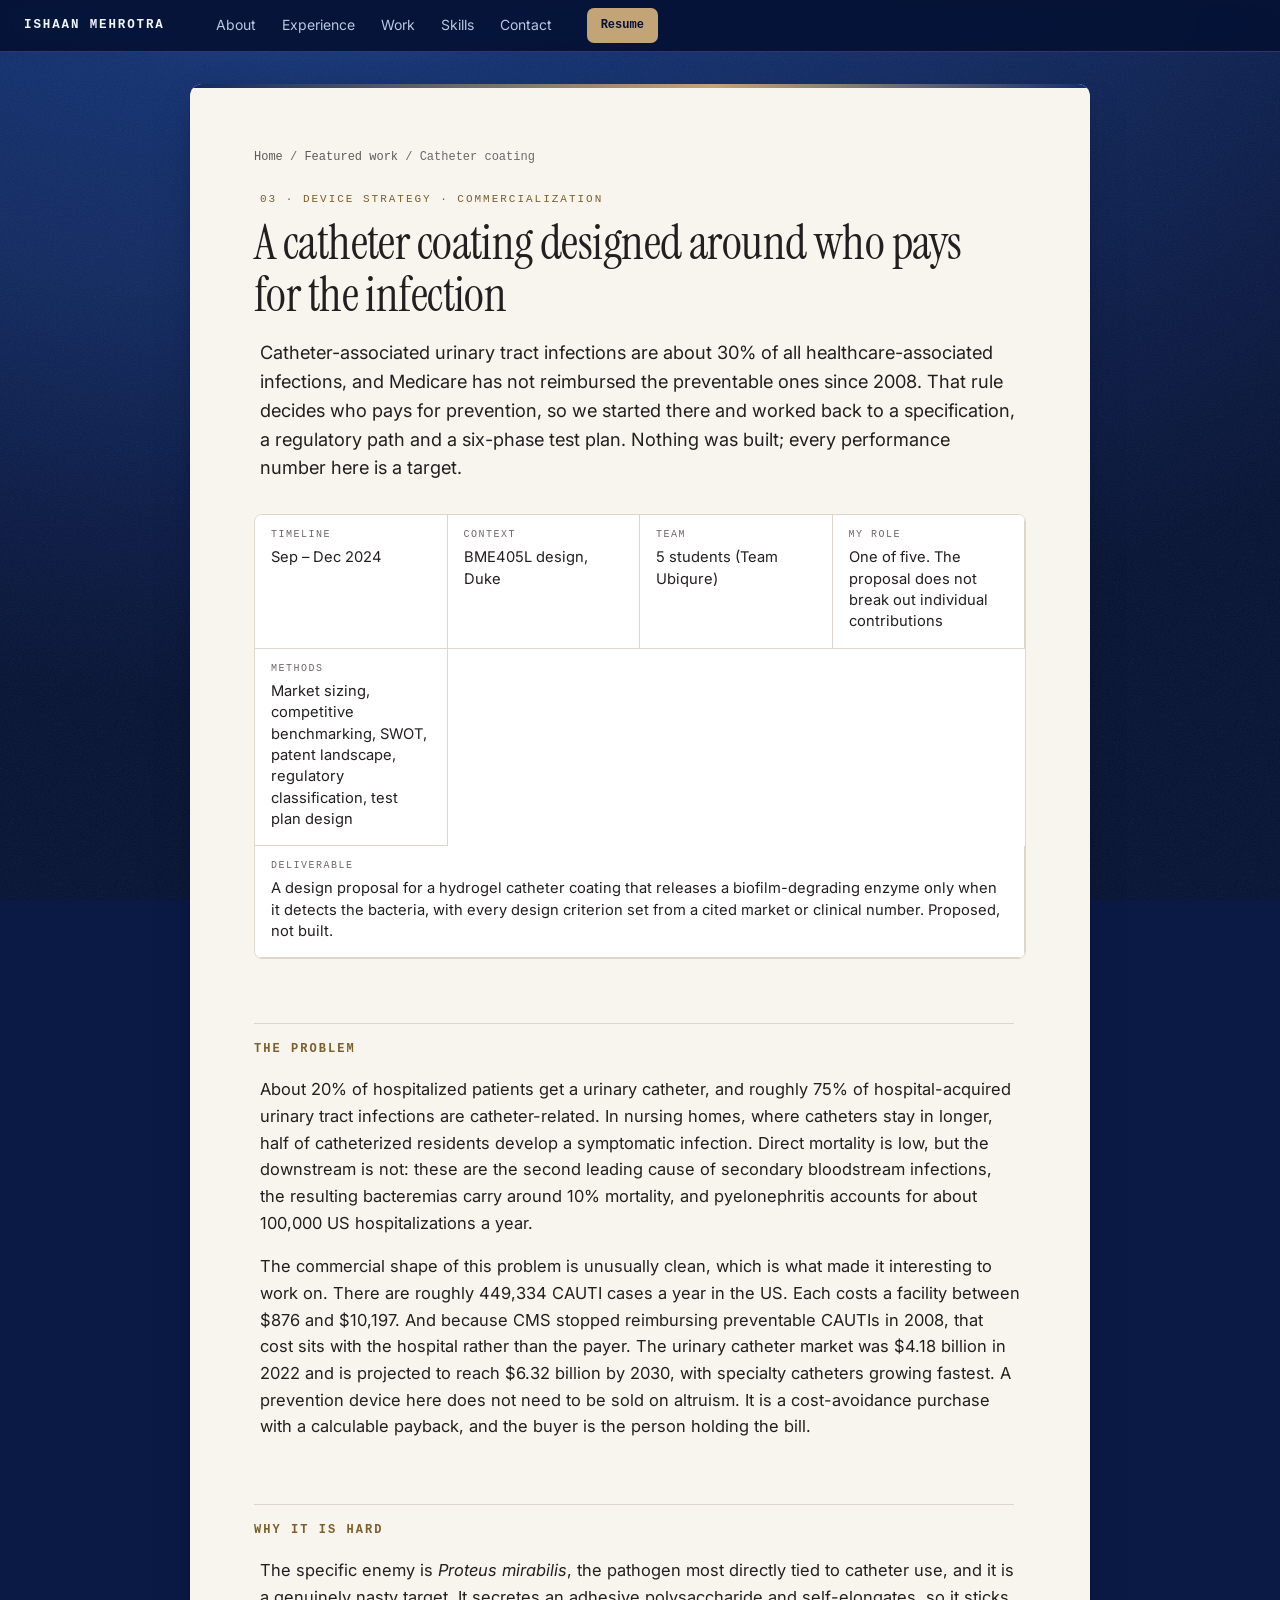
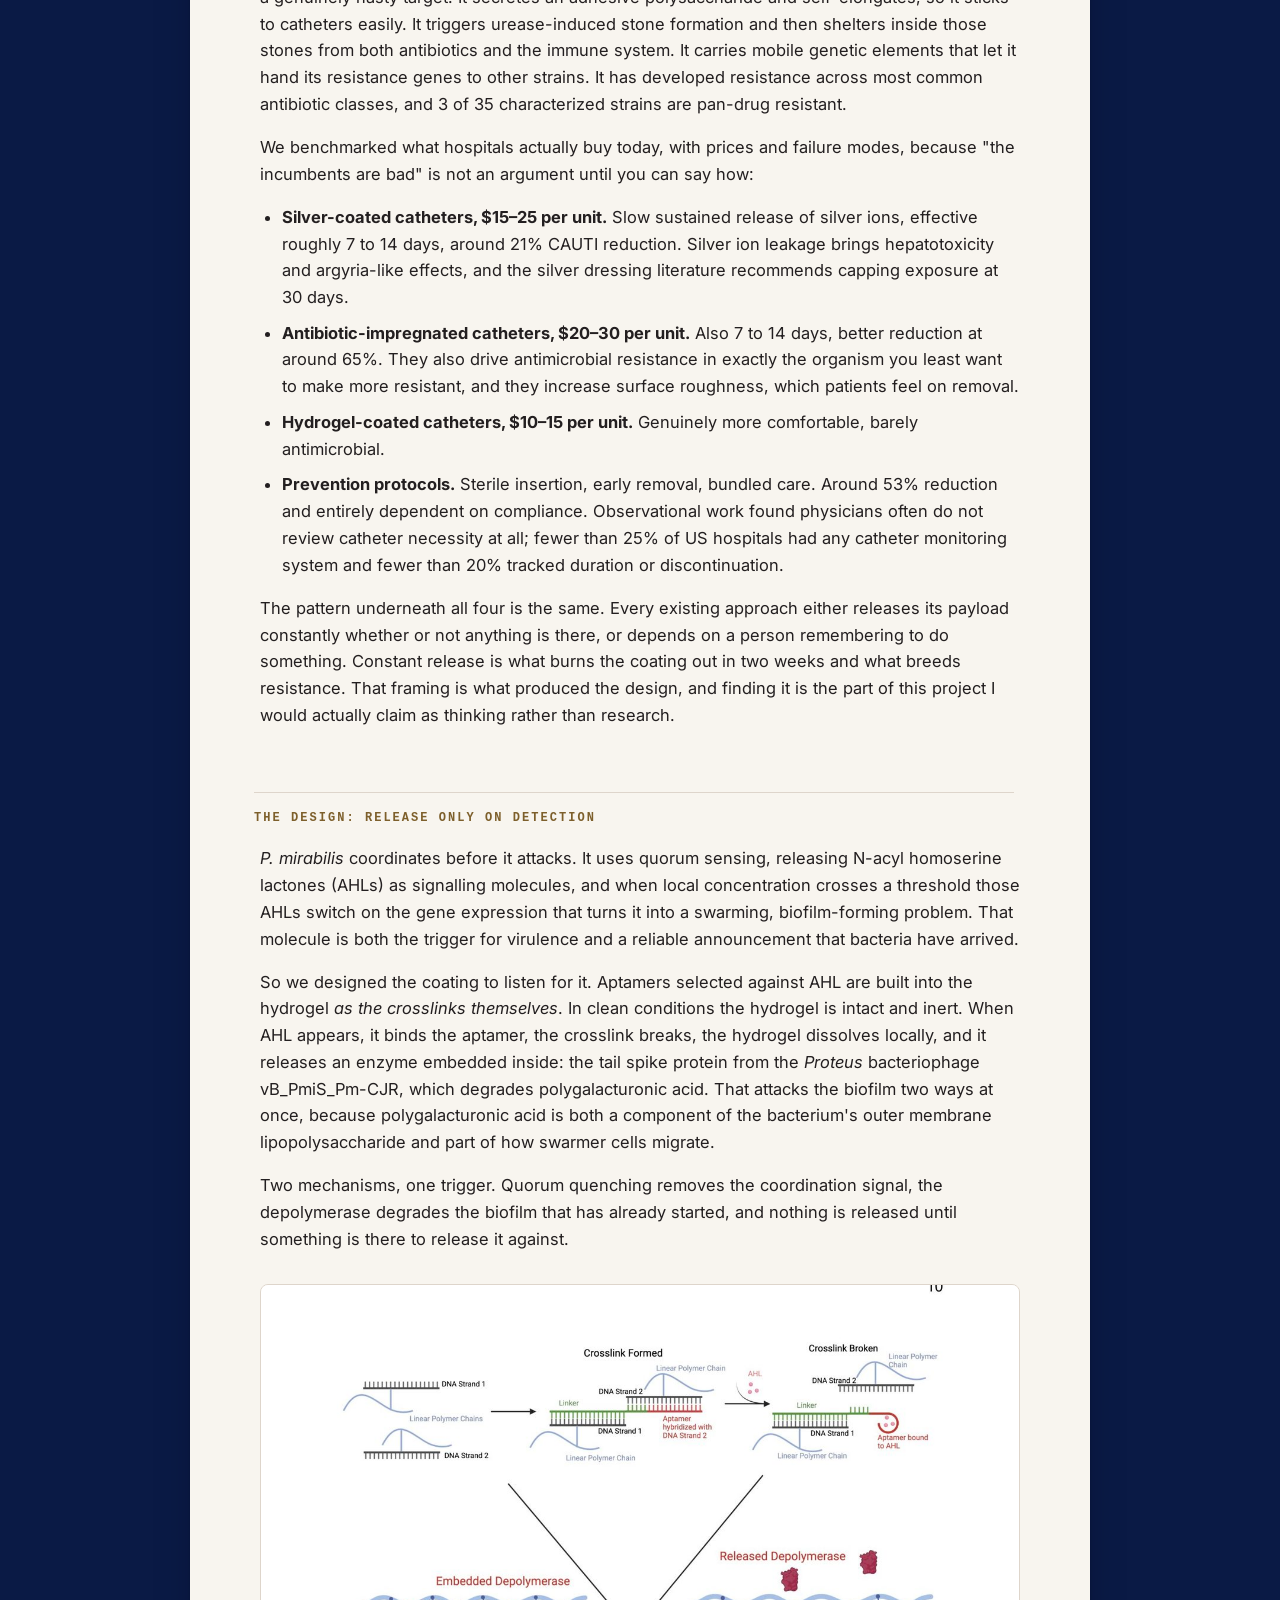
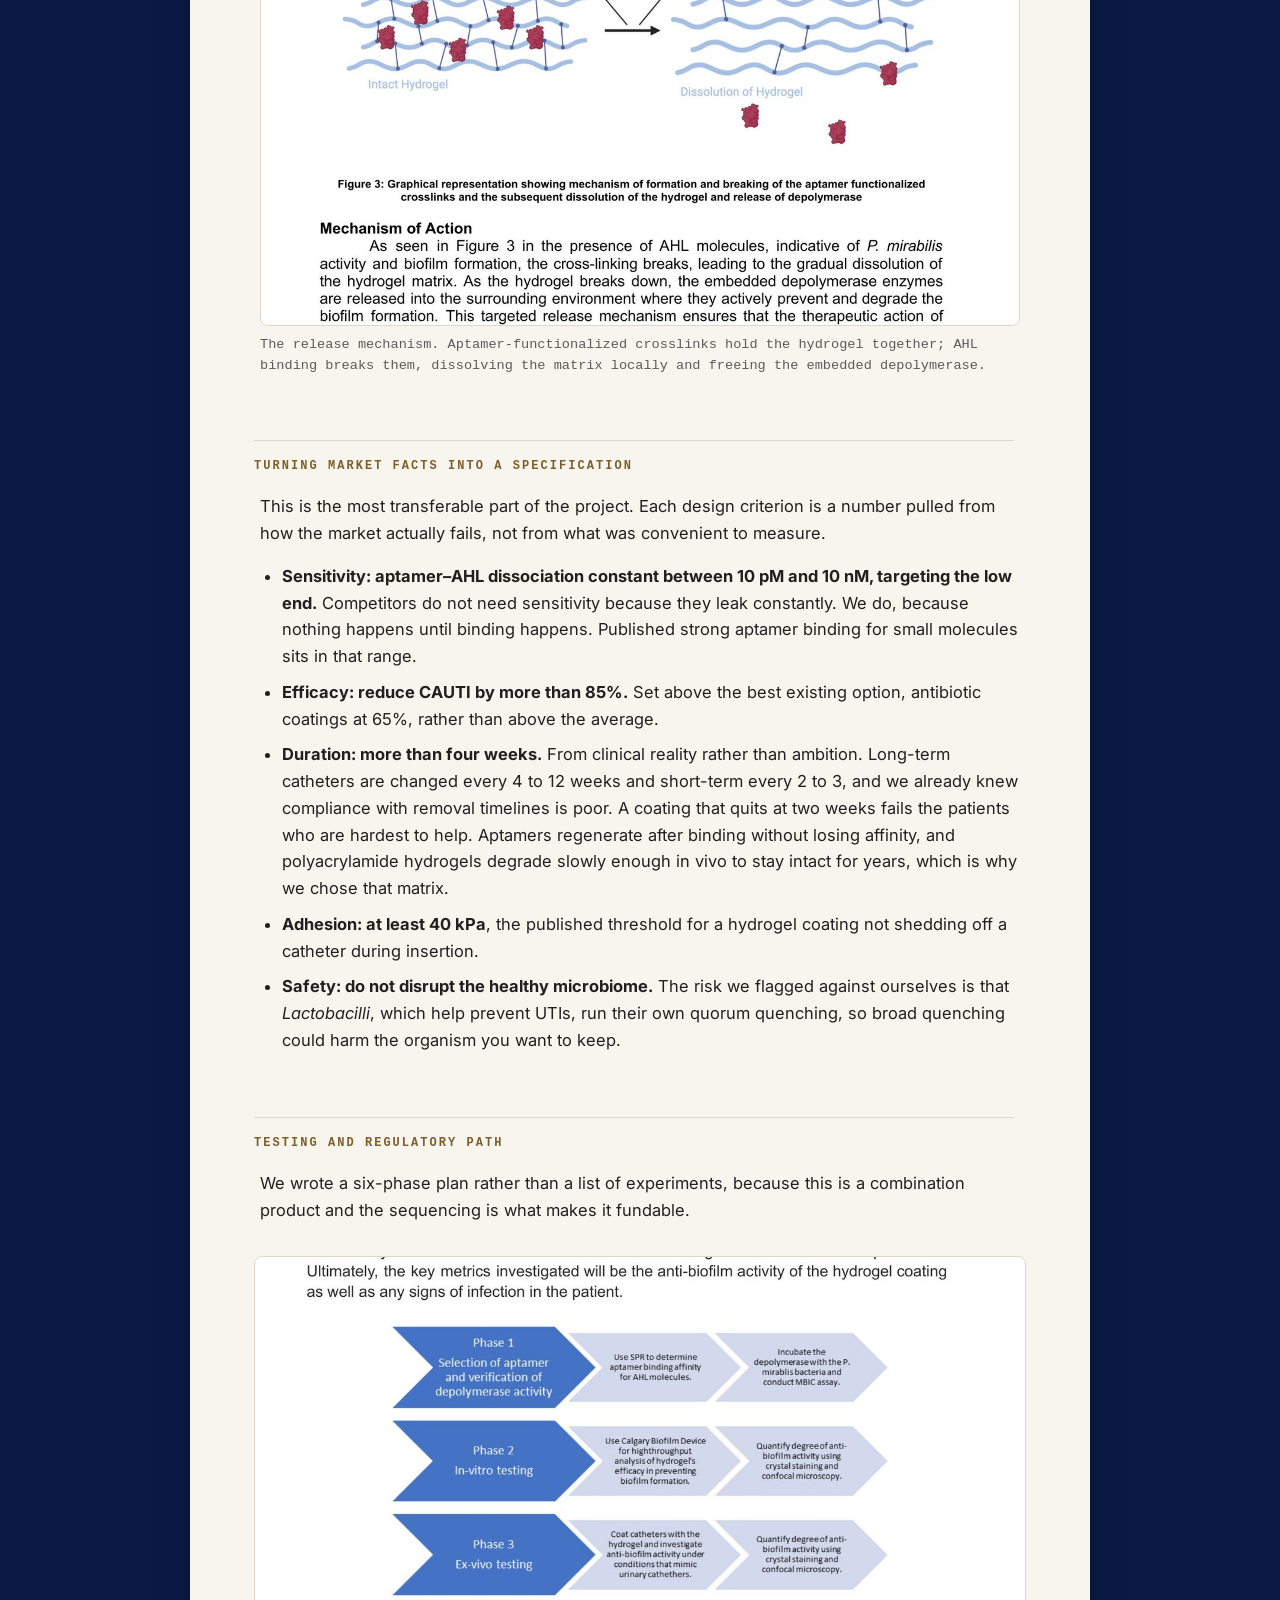
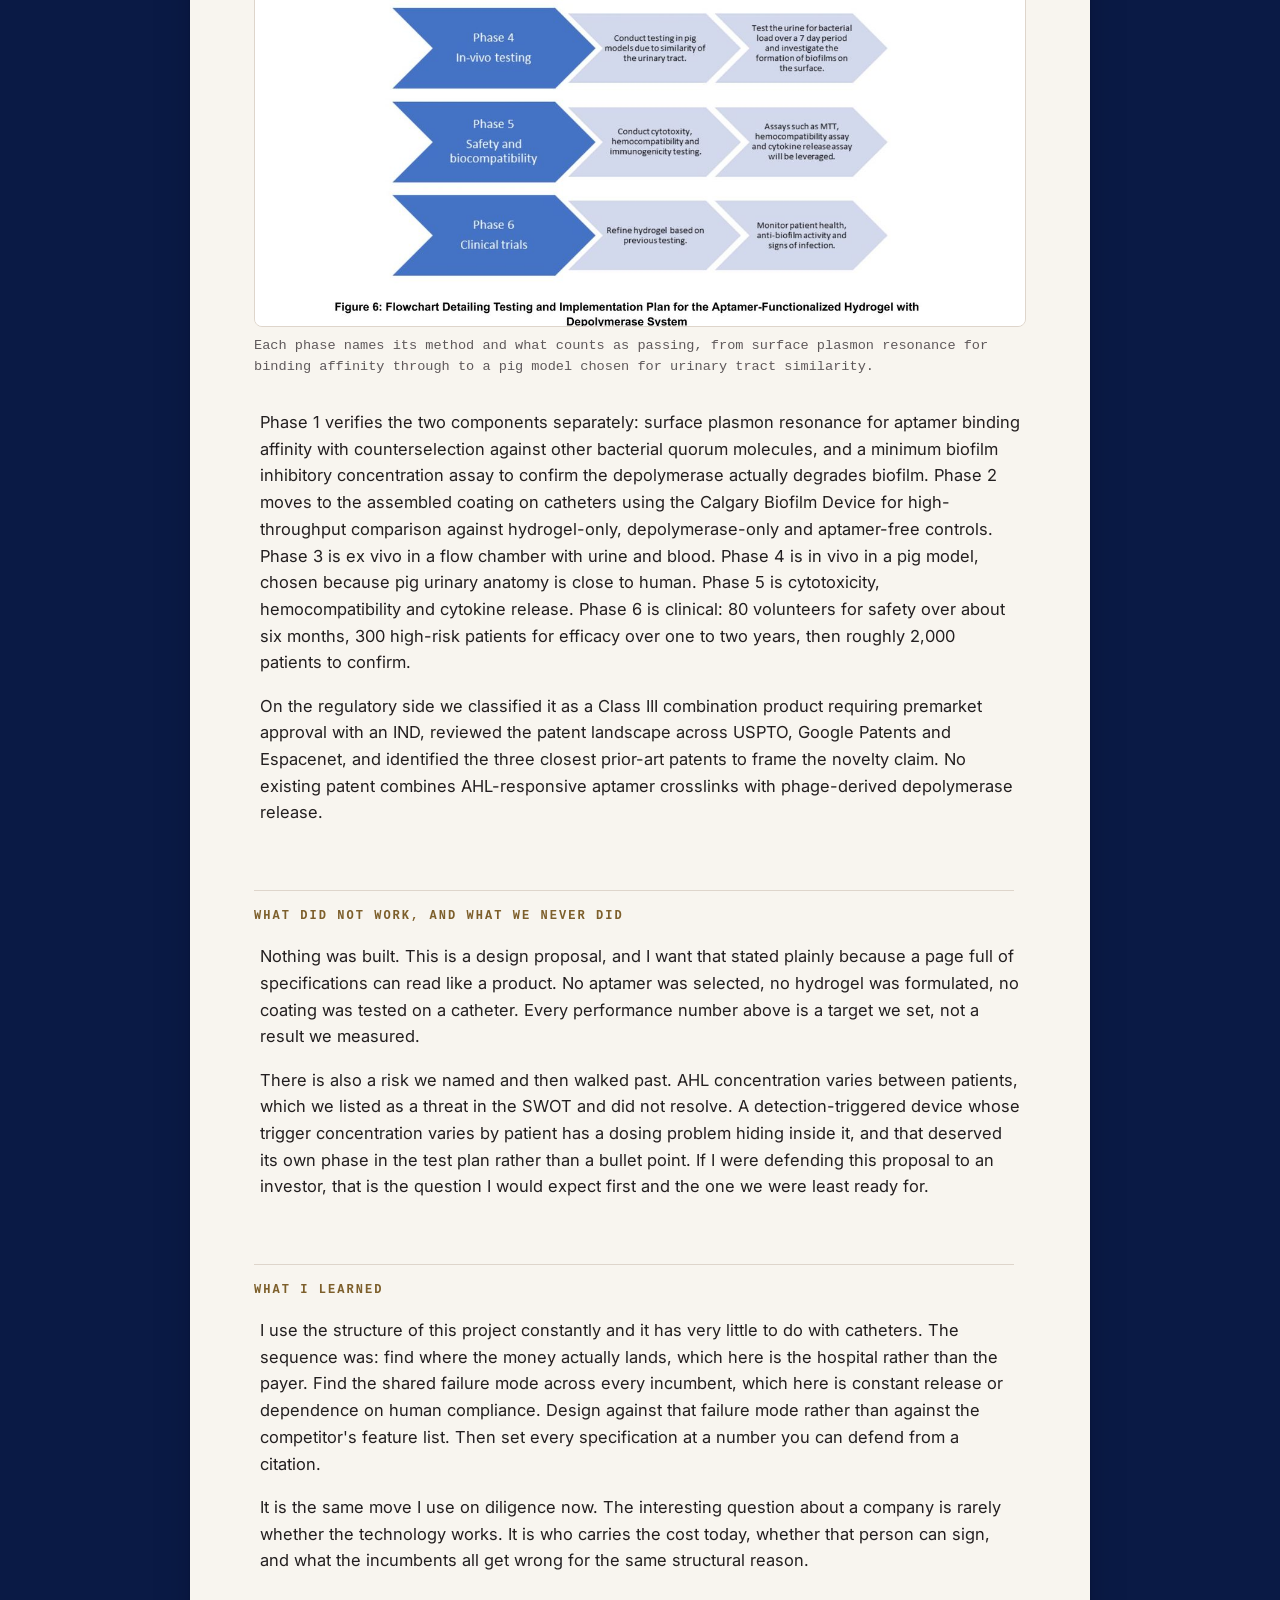
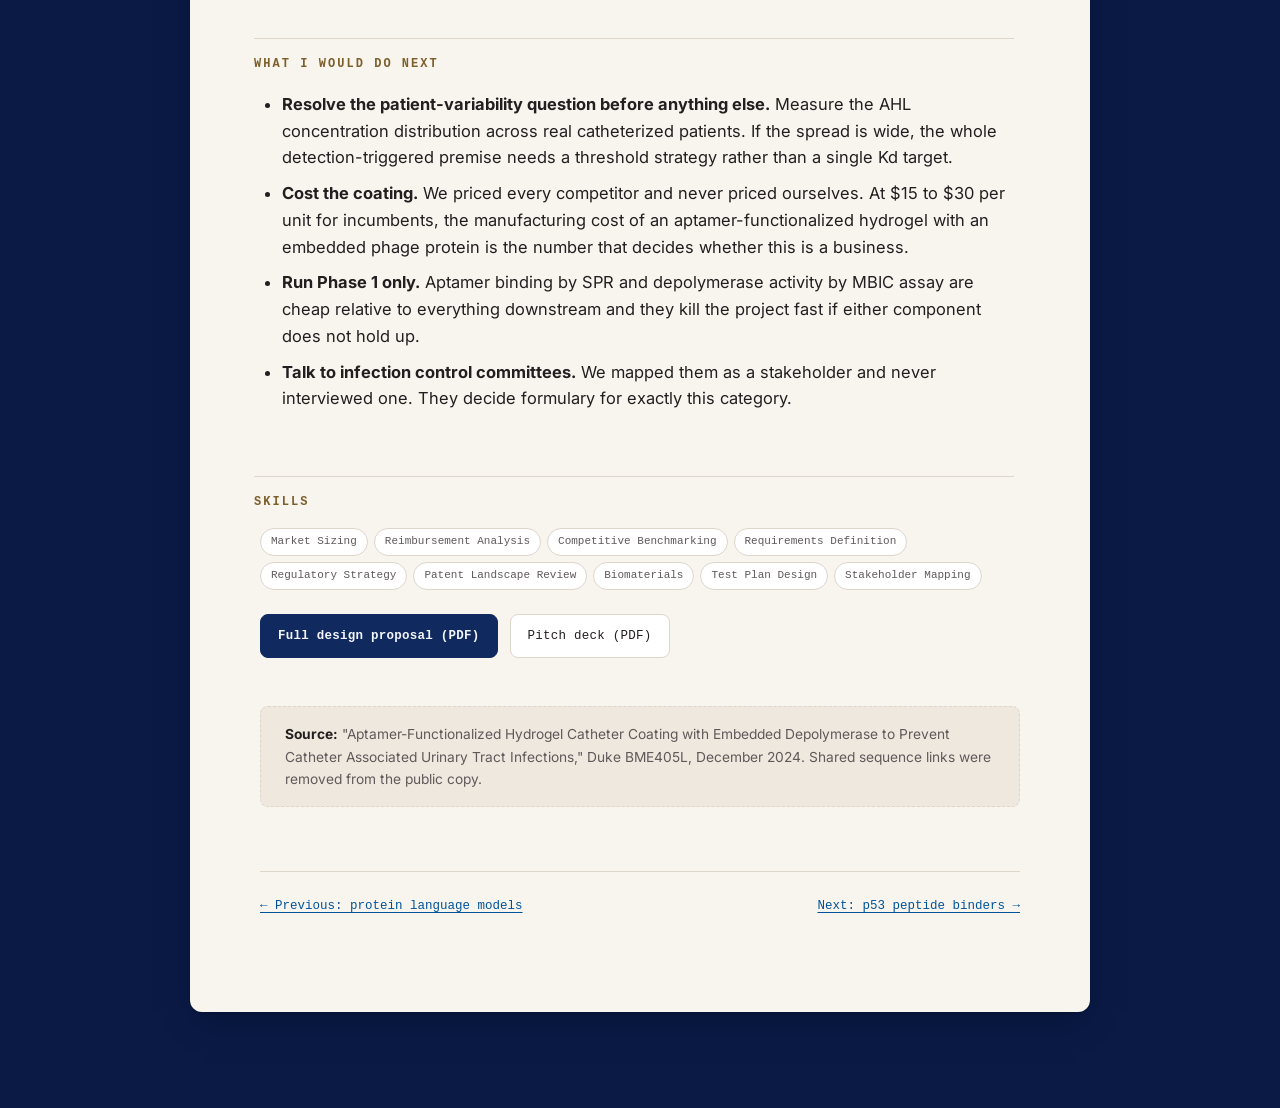
==== projects/cauti-coating.html @ dc148f9c "Portfolio site One scrolling page: education, about, experience, six project case studies, a co-auth" ====
<!doctype html>
<html lang="en">
<head>
<meta charset="utf-8">
<meta name="viewport" content="width=device-width, initial-scale=1">
<title>A catheter coating designed around who pays for the infection — Ishaan Mehrotra</title>
<meta name="description" content="A smart hydrogel catheter coating that releases a biofilm-degrading enzyme only on detecting bacteria, with the device spec, regulatory path and six-phase test plan derived from reimbursement and market constraints.">
<meta name="theme-color" content="#0A1A45">
<meta property="og:type" content="article">
<meta property="og:title" content="A catheter coating designed around who pays for the infection — Ishaan Mehrotra">
<meta property="og:description" content="A smart hydrogel catheter coating that releases a biofilm-degrading enzyme only on detecting bacteria, with the device spec, regulatory path and six-phase test plan derived from reimbursement and market constraints.">
<meta property="og:image" content="../assets/img/card-cauti.jpg">
<meta name="twitter:card" content="summary_large_image">
<link rel="icon" href="../assets/favicon.svg">
<link rel="preconnect" href="https://fonts.googleapis.com">
<link rel="preconnect" href="https://fonts.gstatic.com" crossorigin>
<link href="https://fonts.googleapis.com/css2?family=Instrument+Serif:ital@0;1&family=Inter:wght@400;450;500;600;650&display=swap" rel="stylesheet">
<link rel="stylesheet" href="../assets/style.css">
</head>
<body class="article">
<a class="skip" href="#main">Skip to content</a>

<header class="nav">
  <div class="nav__brand"><a href="../index.html">Ishaan Mehrotra</a></div>
  <nav aria-label="Sections">
    <ul class="nav__links">
      <li><a href="../index.html#about">About</a></li>
      <li><a href="../index.html#experience">Experience</a></li>
      <li><a href="../index.html#work">Work</a></li>
      <li><a href="../index.html#skills">Skills</a></li>
      <li><a href="../index.html#contact">Contact</a></li>
    </ul>
  </nav>
  <a class="nav__cta" href="../resume/ishaan-mehrotra-resume.pdf">Resume</a>
</header>

<main id="main" class="page">
  <p class="crumb"><a href="../index.html">Home</a> <span aria-hidden="true">/</span> <a href="../index.html#work">Featured work</a> <span aria-hidden="true">/</span> Catheter coating</p>

  <p class="eyebrow">03 · Device strategy · Commercialization</p>
  <h1>A catheter coating designed around who pays for the infection</h1>
  <p class="lede">Catheter-associated urinary tract infections are about 30% of all healthcare-associated infections, and Medicare has not reimbursed the preventable ones since 2008. That rule decides who pays for prevention, so we started there and worked back to a specification, a regulatory path and a six-phase test plan. Nothing was built; every performance number here is a target.</p>

  <dl class="glance">
    <div><dt>Timeline</dt><dd>Sep – Dec 2024</dd></div>
    <div><dt>Context</dt><dd>BME405L design, Duke</dd></div>
    <div><dt>Team</dt><dd>5 students (Team Ubiqure)</dd></div>
    <div><dt>My role</dt><dd>One of five. The proposal does not break out individual contributions</dd></div>
    <div><dt>Methods</dt><dd>Market sizing, competitive benchmarking, SWOT, patent landscape, regulatory classification, test plan design</dd></div>
    <div class="wide"><dt>Deliverable</dt><dd>A design proposal for a hydrogel catheter coating that releases a biofilm-degrading enzyme only when it detects the bacteria, with every design criterion set from a cited market or clinical number. Proposed, not built.</dd></div>
  </dl>

  <h2>The problem</h2>
  <p>About 20% of hospitalized patients get a urinary catheter, and roughly 75% of hospital-acquired urinary tract infections are catheter-related. In nursing homes, where catheters stay in longer, half of catheterized residents develop a symptomatic infection. Direct mortality is low, but the downstream is not: these are the second leading cause of secondary bloodstream infections, the resulting bacteremias carry around 10% mortality, and pyelonephritis accounts for about 100,000 US hospitalizations a year.</p>
  <p>The commercial shape of this problem is unusually clean, which is what made it interesting to work on. There are roughly 449,334 CAUTI cases a year in the US. Each costs a facility between $876 and $10,197. And because CMS stopped reimbursing preventable CAUTIs in 2008, that cost sits with the hospital rather than the payer. The urinary catheter market was $4.18 billion in 2022 and is projected to reach $6.32 billion by 2030, with specialty catheters growing fastest. A prevention device here does not need to be sold on altruism. It is a cost-avoidance purchase with a calculable payback, and the buyer is the person holding the bill.</p>

  <h2>Why it is hard</h2>
  <p>The specific enemy is <em>Proteus mirabilis</em>, the pathogen most directly tied to catheter use, and it is a genuinely nasty target. It secretes an adhesive polysaccharide and self-elongates, so it sticks to catheters easily. It triggers urease-induced stone formation and then shelters inside those stones from both antibiotics and the immune system. It carries mobile genetic elements that let it hand its resistance genes to other strains. It has developed resistance across most common antibiotic classes, and 3 of 35 characterized strains are pan-drug resistant.</p>
  <p>We benchmarked what hospitals actually buy today, with prices and failure modes, because "the incumbents are bad" is not an argument until you can say how:</p>
  <ul class="tight">
    <li><strong>Silver-coated catheters, $15–25 per unit.</strong> Slow sustained release of silver ions, effective roughly 7 to 14 days, around 21% CAUTI reduction. Silver ion leakage brings hepatotoxicity and argyria-like effects, and the silver dressing literature recommends capping exposure at 30 days.</li>
    <li><strong>Antibiotic-impregnated catheters, $20–30 per unit.</strong> Also 7 to 14 days, better reduction at around 65%. They also drive antimicrobial resistance in exactly the organism you least want to make more resistant, and they increase surface roughness, which patients feel on removal.</li>
    <li><strong>Hydrogel-coated catheters, $10–15 per unit.</strong> Genuinely more comfortable, barely antimicrobial.</li>
    <li><strong>Prevention protocols.</strong> Sterile insertion, early removal, bundled care. Around 53% reduction and entirely dependent on compliance. Observational work found physicians often do not review catheter necessity at all; fewer than 25% of US hospitals had any catheter monitoring system and fewer than 20% tracked duration or discontinuation.</li>
  </ul>
  <p>The pattern underneath all four is the same. Every existing approach either releases its payload constantly whether or not anything is there, or depends on a person remembering to do something. Constant release is what burns the coating out in two weeks and what breeds resistance. That framing is what produced the design, and finding it is the part of this project I would actually claim as thinking rather than research.</p>

  <h2>The design: release only on detection</h2>
  <p><em>P. mirabilis</em> coordinates before it attacks. It uses quorum sensing, releasing N-acyl homoserine lactones (AHLs) as signalling molecules, and when local concentration crosses a threshold those AHLs switch on the gene expression that turns it into a swarming, biofilm-forming problem. That molecule is both the trigger for virulence and a reliable announcement that bacteria have arrived.</p>
  <p>So we designed the coating to listen for it. Aptamers selected against AHL are built into the hydrogel <em>as the crosslinks themselves</em>. In clean conditions the hydrogel is intact and inert. When AHL appears, it binds the aptamer, the crosslink breaks, the hydrogel dissolves locally, and it releases an enzyme embedded inside: the tail spike protein from the <em>Proteus</em> bacteriophage vB_PmiS_Pm-CJR, which degrades polygalacturonic acid. That attacks the biofilm two ways at once, because polygalacturonic acid is both a component of the bacterium's outer membrane lipopolysaccharide and part of how swarmer cells migrate.</p>
  <p>Two mechanisms, one trigger. Quorum quenching removes the coordination signal, the depolymerase degrades the biofilm that has already started, and nothing is released until something is there to release it against.</p>

  <figure>
    <img src="../assets/img/cauti-mechanism.jpg" alt="Diagram showing aptamer-functionalized crosslinks joining polymer chains, then AHL binding the aptamer and breaking the crosslink, dissolving the hydrogel and releasing embedded depolymerase enzymes." loading="lazy">
    <figcaption>The release mechanism. Aptamer-functionalized crosslinks hold the hydrogel together; AHL binding breaks them, dissolving the matrix locally and freeing the embedded depolymerase.</figcaption>
  </figure>

  <h2>Turning market facts into a specification</h2>
  <p>This is the most transferable part of the project. Each design criterion is a number pulled from how the market actually fails, not from what was convenient to measure.</p>
  <ul class="tight">
    <li><strong>Sensitivity: aptamer–AHL dissociation constant between 10 pM and 10 nM, targeting the low end.</strong> Competitors do not need sensitivity because they leak constantly. We do, because nothing happens until binding happens. Published strong aptamer binding for small molecules sits in that range.</li>
    <li><strong>Efficacy: reduce CAUTI by more than 85%.</strong> Set above the best existing option, antibiotic coatings at 65%, rather than above the average.</li>
    <li><strong>Duration: more than four weeks.</strong> From clinical reality rather than ambition. Long-term catheters are changed every 4 to 12 weeks and short-term every 2 to 3, and we already knew compliance with removal timelines is poor. A coating that quits at two weeks fails the patients who are hardest to help. Aptamers regenerate after binding without losing affinity, and polyacrylamide hydrogels degrade slowly enough in vivo to stay intact for years, which is why we chose that matrix.</li>
    <li><strong>Adhesion: at least 40 kPa</strong>, the published threshold for a hydrogel coating not shedding off a catheter during insertion.</li>
    <li><strong>Safety: do not disrupt the healthy microbiome.</strong> The risk we flagged against ourselves is that <em>Lactobacilli</em>, which help prevent UTIs, run their own quorum quenching, so broad quenching could harm the organism you want to keep.</li>
  </ul>

  <h2>Testing and regulatory path</h2>
  <p>We wrote a six-phase plan rather than a list of experiments, because this is a combination product and the sequencing is what makes it fundable.</p>

  <figure class="wide">
    <img src="../assets/img/cauti-phases.jpg" alt="Six-phase flowchart: aptamer selection and depolymerase verification, in-vitro testing, ex-vivo testing, in-vivo testing, safety and biocompatibility, and clinical trials, each with its method and readout." loading="lazy">
    <figcaption>Each phase names its method and what counts as passing, from surface plasmon resonance for binding affinity through to a pig model chosen for urinary tract similarity.</figcaption>
  </figure>

  <p>Phase 1 verifies the two components separately: surface plasmon resonance for aptamer binding affinity with counterselection against other bacterial quorum molecules, and a minimum biofilm inhibitory concentration assay to confirm the depolymerase actually degrades biofilm. Phase 2 moves to the assembled coating on catheters using the Calgary Biofilm Device for high-throughput comparison against hydrogel-only, depolymerase-only and aptamer-free controls. Phase 3 is ex vivo in a flow chamber with urine and blood. Phase 4 is in vivo in a pig model, chosen because pig urinary anatomy is close to human. Phase 5 is cytotoxicity, hemocompatibility and cytokine release. Phase 6 is clinical: 80 volunteers for safety over about six months, 300 high-risk patients for efficacy over one to two years, then roughly 2,000 patients to confirm.</p>
  <p>On the regulatory side we classified it as a Class III combination product requiring premarket approval with an IND, reviewed the patent landscape across USPTO, Google Patents and Espacenet, and identified the three closest prior-art patents to frame the novelty claim. No existing patent combines AHL-responsive aptamer crosslinks with phage-derived depolymerase release.</p>

  <h2>What did not work, and what we never did</h2>
  <p>Nothing was built. This is a design proposal, and I want that stated plainly because a page full of specifications can read like a product. No aptamer was selected, no hydrogel was formulated, no coating was tested on a catheter. Every performance number above is a target we set, not a result we measured.</p>
  <p>There is also a risk we named and then walked past. AHL concentration varies between patients, which we listed as a threat in the SWOT and did not resolve. A detection-triggered device whose trigger concentration varies by patient has a dosing problem hiding inside it, and that deserved its own phase in the test plan rather than a bullet point. If I were defending this proposal to an investor, that is the question I would expect first and the one we were least ready for.</p>

  <h2>What I learned</h2>
  <p>I use the structure of this project constantly and it has very little to do with catheters. The sequence was: find where the money actually lands, which here is the hospital rather than the payer. Find the shared failure mode across every incumbent, which here is constant release or dependence on human compliance. Design against that failure mode rather than against the competitor's feature list. Then set every specification at a number you can defend from a citation.</p>
  <p>It is the same move I use on diligence now. The interesting question about a company is rarely whether the technology works. It is who carries the cost today, whether that person can sign, and what the incumbents all get wrong for the same structural reason.</p>

  <h2>What I would do next</h2>
  <ul class="tight">
    <li><strong>Resolve the patient-variability question before anything else.</strong> Measure the AHL concentration distribution across real catheterized patients. If the spread is wide, the whole detection-triggered premise needs a threshold strategy rather than a single Kd target.</li>
    <li><strong>Cost the coating.</strong> We priced every competitor and never priced ourselves. At $15 to $30 per unit for incumbents, the manufacturing cost of an aptamer-functionalized hydrogel with an embedded phage protein is the number that decides whether this is a business.</li>
    <li><strong>Run Phase 1 only.</strong> Aptamer binding by SPR and depolymerase activity by MBIC assay are cheap relative to everything downstream and they kill the project fast if either component does not hold up.</li>
    <li><strong>Talk to infection control committees.</strong> We mapped them as a stakeholder and never interviewed one. They decide formulary for exactly this category.</li>
  </ul>

  <h2>Skills</h2>
  <ul class="tags">
    <li>Market Sizing</li><li>Reimbursement Analysis</li><li>Competitive Benchmarking</li><li>Requirements Definition</li><li>Regulatory Strategy</li><li>Patent Landscape Review</li><li>Biomaterials</li><li>Test Plan Design</li><li>Stakeholder Mapping</li>
  </ul>

  <div class="btnrow">
    <a class="btn btn--solid" href="../docs/cauti-catheter-coating-proposal.pdf">Full design proposal (PDF)</a>
    <a class="btn" href="../docs/cauti-catheter-coating-pitch.pdf">Pitch deck (PDF)</a>
  </div>

  <div class="sourcenote">
    <strong>Source:</strong> "Aptamer-Functionalized Hydrogel Catheter Coating with Embedded Depolymerase to Prevent Catheter Associated Urinary Tract Infections," Duke BME405L, December 2024. Shared sequence links were removed from the public copy.
  </div>

  <nav class="pagenav" aria-label="More case studies">
    <a href="protein-language-models.html">&#8592; Previous: protein language models</a>
    <a href="p53-binders.html">Next: p53 peptide binders &#8594;</a>
  </nav>
</main>
</body>
</html>
---- assets/style.css ----
/* ============================================================
   Ishaan Mehrotra — portfolio
   v3.1: one scrolling page. Duke navy backdrop, ivory paper.

   1  Tokens
   2  Base + utilities
   3  Sticky nav and page shell
   4  Buttons, chips, filters, cards, archive
   5  Article pages (case studies)
   6  Responsive
   7  Print

   Two numbers that have to stay in step: the sticky nav is 52px tall on
   desktop and 82px on mobile, and .sec scroll-margin-top is 70px / 104px
   so an anchored heading never lands underneath it.
   ============================================================ */

/* ---------- 1. Tokens ---------- */

:root {
  /* navy family — the backdrop. Anchored near Duke Navy (#012169), pulled a
     little darker and a little less saturated so a full-screen field of it
     does not vibrate. */
  --navy-900: #061233;
  --navy-800: #0A1A45;
  --navy-700: #10295F;
  --navy-600: #123070;
  --navy-500: #1A4090;

  /* paper family — the windows */
  --ivory:   #F8F5EF;
  --cream:   #EFE8DE;
  --cream-2: #E6DDD1;

  /* ink */
  --ink:    #231F20;
  --ink-2:  #5F595B;
  --ink-3:  #6E6769;   /* muted metadata. AA on white 5.52, ivory 5.07, cream 4.54 */

  /* accents. Gold stays the warm counterpoint on navy surfaces; links on the
     ivory paper are Duke Blue. Every pair below clears WCAG AA. */
  --gold:      #C3A477;   /* on navy: 6.45 to 8.02 */
  --gold-deep: #7D5F2B;   /* section labels on ivory: 5.45 */
  --link:      #00539B;   /* Duke Blue on ivory: 7.12 */
  --link-hot:  #1565AE;   /* hover, on ivory: 5.51 */

  /* on navy */
  --on-navy:     #F2F6FC;
  --on-navy-dim: #B9C8E0;

  --border:      #DED5CB;
  --border-soft: #EAE3D9;

  /* type */
  /* Instrument Serif and Inter come from Google Fonts as a progressive
     enhancement. The fallbacks below are the design's verified baseline, so a
     blocked CDN or an offline visitor still gets an intentional typeface. */
  --display: "Instrument Serif", "Iowan Old Style", "Palatino Linotype", Georgia, "Times New Roman", serif;
  --sans: "Inter", ui-sans-serif, system-ui, -apple-system, "Segoe UI", Roboto, "Helvetica Neue", Arial, sans-serif;
  --mono: ui-monospace, "SFMono-Regular", "Menlo", "Consolas", monospace;

  /* space */
  --s1: 4px;  --s2: 8px;  --s3: 12px; --s4: 16px;
  --s5: 24px; --s6: 32px; --s7: 48px; --s8: 64px; --s9: 96px;

  --r:  12px;
  --r-s: 8px;
  --maxw: 760px;

  --shadow-win: 0 1px 2px rgba(4,10,28,.28), 0 14px 34px -14px rgba(4,10,28,.55);
  --shadow-lift: 0 2px 4px rgba(4,10,28,.22), 0 20px 42px -16px rgba(4,10,28,.6);

  --ease: cubic-bezier(.22,.7,.3,1);
}

/* ---------- 2. Base ---------- */

* { box-sizing: border-box; }

html { -webkit-text-size-adjust: 100%; scroll-behavior: smooth; }
@media (prefers-reduced-motion: reduce) { html { scroll-behavior: auto; } }

body {
  margin: 0;
  min-height: 100vh;
  color: var(--on-navy);
  background-color: var(--navy-700);
  font-family: var(--sans);
  font-size: 16.5px;
  line-height: 1.62;
  -webkit-font-smoothing: antialiased;
  text-rendering: optimizeLegibility;
}

/* Backdrop: a soft radial lift, a vignette, and a fine grain.
   All CSS — no image request, no layout shift. */
body::before {
  content: "";
  position: fixed; inset: 0; z-index: -2; pointer-events: none;
  background:
    radial-gradient(115% 90% at 24% -12%, #23498F 0%, var(--navy-600) 24%, var(--navy-700) 50%, var(--navy-800) 78%, var(--navy-900) 100%);
}
body::after {
  content: "";
  position: fixed; inset: 0; z-index: -1; pointer-events: none;
  opacity: .28;
  background-image: url("data:image/svg+xml,%3Csvg xmlns='http://www.w3.org/2000/svg' width='160' height='160'%3E%3Cfilter id='n'%3E%3CfeTurbulence type='fractalNoise' baseFrequency='.85' numOctaves='3' stitchTiles='stitch'/%3E%3CfeColorMatrix type='saturate' values='0'/%3E%3C/filter%3E%3Crect width='160' height='160' filter='url(%23n)' opacity='.3'/%3E%3C/svg%3E");
}

a { color: var(--link); text-decoration-thickness: 1px; text-underline-offset: 3px; }
a:hover { color: var(--link-hot); }

:focus-visible {
  outline: 2.5px solid var(--gold);
  outline-offset: 2px;
  border-radius: 3px;
}

.skip {
  position: absolute; left: -9999px; top: 0; z-index: 999;
  background: var(--gold); color: var(--ink);
  padding: 10px 18px; font-family: var(--mono); font-weight: 700; font-size: 14px;
}
.skip:focus { left: 10px; top: 10px; }

.visually-hidden {
  position: absolute; width: 1px; height: 1px; margin: -1px; padding: 0;
  overflow: hidden; clip: rect(0 0 0 0); white-space: nowrap; border: 0;
}

/* ---------- 3. Sticky nav and page shell ---------- */

.nav {
  position: sticky; top: 0; z-index: 60;
  display: flex; align-items: center; gap: var(--s5);
  padding: 0 var(--s5); height: 52px;
  background: rgba(6,18,51,.93);
  backdrop-filter: saturate(150%) blur(8px);
  -webkit-backdrop-filter: saturate(150%) blur(8px);
  border-bottom: 1px solid rgba(195,164,119,.26);
  color: var(--on-navy);
}
.nav__brand {
  font-family: var(--mono); font-size: 12.5px; font-weight: 600;
  letter-spacing: .15em; text-transform: uppercase; white-space: nowrap;
}
.nav__brand a { color: var(--on-navy); text-decoration: none; }
.nav__brand a:hover { color: var(--gold); }
.nav__links { display: flex; gap: var(--s1); list-style: none; margin: 0 auto 0 var(--s4); padding: 0; flex-wrap: wrap; }
.nav__links a {
  display: block; padding: 6px 11px; border-radius: 6px; text-decoration: none;
  font-size: 14px; color: var(--on-navy-dim);
  transition: background .16s var(--ease), color .16s var(--ease);
}
.nav__links a:hover { background: rgba(255,248,240,.1); color: var(--on-navy); }
.nav__links a[aria-current="true"] { color: var(--gold); background: rgba(195,164,119,.12); }
.nav__cta {
  font-family: var(--mono); font-size: 12px; white-space: nowrap;
  padding: 8px 14px; border-radius: 7px; text-decoration: none;
  background: var(--gold); color: var(--navy-900); font-weight: 700;
}
.nav__cta:hover { background: #D7BD93; color: var(--navy-900); }
.nav__toggle { display: none; }

/* the paper sheet everything sits on */
.sheet {
  max-width: 1080px; margin: var(--s5) auto var(--s7);
  background: var(--ivory); color: var(--ink);
  border-radius: var(--r); box-shadow: var(--shadow-win);
  overflow: hidden; position: relative;
}
.sheet::before {
  content: ""; position: absolute; inset: 0 0 auto 0; height: 4px; z-index: 2;
  background: linear-gradient(90deg, var(--navy-700), var(--gold) 58%, var(--navy-600));
}
.sec { padding: var(--s8) var(--s8); border-top: 1px solid var(--border); scroll-margin-top: 70px; }
.sec:first-child { border-top: 0; }
.sec__head { margin: 0 0 var(--s6); }
.sec__label {
  font-family: var(--mono); font-size: 11px; letter-spacing: .18em; text-transform: uppercase;
  color: var(--gold-deep); font-weight: 700; margin: 0 0 var(--s2);
}
.sec h2 {
  font-family: var(--display); font-weight: 400;
  font-size: clamp(1.6rem, 3.2vw, 2.25rem); line-height: 1.12; letter-spacing: -.01em;
  margin: 0; color: var(--ink);
}
.sec h2 + p { margin-top: var(--s3); color: var(--ink-2); max-width: 64ch; }

/* ---------- hero ---------- */
.hero { display: grid; grid-template-columns: 1.35fr .9fr; gap: var(--s7); align-items: center; }
.hero__eyebrow {
  font-family: var(--mono); font-size: 11px; letter-spacing: .12em;
  text-transform: uppercase; color: var(--gold-deep); margin: 0 0 var(--s3);
}
.hero h1 {
  font-family: var(--display); font-weight: 400;
  font-size: clamp(2.5rem, 5.4vw, 4rem); line-height: 1.0; letter-spacing: -.015em;
  margin: 0 0 var(--s3);
}
.hero__tag { font-size: clamp(1.08rem, 2vw, 1.3rem); line-height: 1.4; margin: 0 0 var(--s4); max-width: 34ch; }
.hero p { color: var(--ink-2); margin: 0 0 var(--s4); max-width: 56ch; font-size: .97rem; }
.hero__photo { border-radius: var(--r); overflow: hidden; border: 1px solid var(--border); background: var(--cream); }
.hero__photo img { width: 100%; height: auto; display: block; }

.stats {
  display: grid; grid-template-columns: repeat(3, 1fr); gap: 0;
  margin: var(--s5) 0 var(--s5); border: 1px solid var(--border);
  border-radius: var(--r-s); overflow: hidden; background: #fff;
}
.stats > div { padding: var(--s3) var(--s4); box-shadow: inset -1px 0 0 0 var(--border); }
.stats > div:last-child { box-shadow: none; }
.stats b {
  display: block; font-family: var(--display); font-weight: 400;
  font-size: 1.7rem; line-height: 1.05; color: var(--navy-700);
}
.stats span { display: block; font-size: .83rem; color: var(--ink-2); margin-top: 3px; line-height: 1.4; }

/* ---------- image bands ---------- */
.band { position: relative; line-height: 0; margin: 0; max-width: none; background: var(--navy-800); }
.band img { width: 100%; height: 100%; object-fit: cover; display: block; max-height: 320px; }
.band figcaption {
  position: absolute; left: 0; right: 0; bottom: 0;
  padding: var(--s6) var(--s8) var(--s4);
  background: linear-gradient(transparent, rgba(4,10,28,.82));
  color: var(--on-navy); font-family: var(--mono); font-size: 12px; line-height: 1.5;
}
.band--tall img { max-height: 400px; }

/* ---------- experience / leadership ---------- */
.roles { list-style: none; margin: 0; padding: 0; }
.roles > li { padding: 0 0 var(--s5); margin: 0 0 var(--s5); border-bottom: 1px solid var(--border-soft); }
.roles > li:last-child { border-bottom: 0; padding-bottom: 0; margin-bottom: 0; }
.role__top { display: flex; flex-wrap: wrap; align-items: baseline; gap: var(--s2) var(--s3); margin-bottom: 2px; }
.role__title { font-weight: 650; font-size: 1.06rem; color: var(--ink); }
.role__when { font-family: var(--mono); font-size: 11.5px; color: var(--ink-3); margin-left: auto; white-space: nowrap; }
.role__org { color: var(--navy-700); font-weight: 600; font-size: .95rem; margin: 0 0 var(--s3); }
.roles ul { margin: 0 0 var(--s3); padding-left: 20px; }
.roles li li, .roles ul li { margin: 0 0 .45em; color: var(--ink-2); font-size: .95rem; }
.taglist { display: flex; flex-wrap: wrap; gap: 6px; list-style: none; padding: 0; margin: 0; }
.taglist li {
  font-family: var(--mono); font-size: 10.5px; letter-spacing: .02em;
  padding: 4px 9px; border-radius: 20px;
  background: var(--cream); color: var(--ink-2); border: 1px solid var(--border);
}

/* ---------- skills ---------- */
.skills { display: grid; grid-template-columns: repeat(2, minmax(0,1fr)); gap: var(--s5); }
.skillgroup h3 {
  font-family: var(--mono); font-size: 11px; letter-spacing: .15em; text-transform: uppercase;
  color: var(--gold-deep); font-weight: 700; margin: 0 0 var(--s3);
  padding-bottom: 7px; border-bottom: 1px solid var(--border-soft);
}
.skillgroup .taglist li { background: #fff; }

/* ---------- education ---------- */
.edu { display: flex; gap: var(--s5); align-items: flex-start; flex-wrap: wrap; }
/* The seal is a transparent PNG, so it sits on the paper with no frame. */
.edu__seal { flex: none; width: 120px; }
.edu__seal img { width: 100%; height: auto; display: block; }
.edu__body { flex: 1; min-width: 260px; }
.edu__body h3 { margin: 0 0 2px; font-size: 1.05rem; }
.edu__body p { margin: 0 0 var(--s3); color: var(--ink-2); font-size: .95rem; }

/* ---------- photo grid ---------- */
.photos { display: grid; grid-template-columns: repeat(2, 1fr); gap: var(--s4); }
/* ---------- publication ---------- */
.pub { max-width: 820px; }
.pub h3 { margin: 0 0 var(--s2); font-family: var(--display); font-weight: 400; font-size: 1.35rem; line-height: 1.2; }
.pub h3 a { color: var(--ink); text-decoration-color: var(--border); }
.pub h3 a:hover { color: var(--link); text-decoration-color: currentColor; }
.pub__meta { font-family: var(--mono); font-size: 11.5px; color: var(--ink-3); line-height: 1.7; margin: 0 0 var(--s5); }
.pub__meta strong { color: var(--ink); }
.pub > p { margin: 0 0 var(--s4); }
.pub .callout { margin: var(--s5) 0; }
.pub .btnrow { margin-top: var(--s5); }

.photos figure { margin: 0; }
.photos img {
  /* height:auto is load-bearing. The width/height attributes on the <img>
     land as presentational hints, and a non-auto height makes the browser
     ignore aspect-ratio entirely — the photos render at their full pixel
     height, stretched. */
  width: 100%; height: auto; aspect-ratio: 4/3; object-fit: cover; display: block;
  border-radius: var(--r-s); border: 1px solid var(--border);
}
.photos figcaption { font-family: var(--mono); font-size: 11.5px; color: var(--ink-2); margin-top: 7px; line-height: 1.5; }

/* ---------- contact ---------- */
.sec--contact { text-align: center; background: var(--cream); }
.sec--contact h2 { max-width: 20ch; margin: 0 auto var(--s3); }
.sec--contact p { margin: 0 auto var(--s5); max-width: 58ch; color: var(--ink-2); }
.sec--contact .btnrow { justify-content: center; }
.footnote {
  margin: var(--s7) 0 0; padding-top: var(--s4); border-top: 1px solid var(--border);
  font-family: var(--mono); font-size: 11.5px; color: var(--ink-3);
}
/* ---------- 4. Buttons, chips, filters, cards, archive ---------- */

.eyebrow {
  font-family: var(--mono); font-size: 11px; letter-spacing: .18em;
  text-transform: uppercase; color: var(--gold-deep); margin: 0 0 var(--s2);
}
.muted { color: var(--ink-2); }
.small { font-size: .9rem; }
.rule { border: 0; border-top: 1px solid var(--border-soft); margin: var(--s5) 0; }

.chips { display: flex; flex-wrap: wrap; gap: 6px; list-style: none; margin: 0 0 var(--s4); padding: 0; }
.chips li {
  font-family: var(--mono); font-size: 11.5px; letter-spacing: .02em;
  padding: 5px 10px; border-radius: 30px;
  background: var(--cream); color: var(--ink-2); border: 1px solid var(--border);
}

.btnrow { display: flex; flex-wrap: wrap; gap: var(--s3); margin: var(--s5) 0 0; }
.btn {
  display: inline-flex; align-items: center; gap: 7px;
  font-family: var(--mono); font-size: 12.5px; letter-spacing: .02em;
  padding: 11px 17px; border-radius: var(--r-s); text-decoration: none;
  border: 1px solid var(--border); color: var(--ink); background: #fff;
  transition: background .18s var(--ease), color .18s var(--ease),
              border-color .18s var(--ease), transform .18s var(--ease);
}
.btn:hover { border-color: var(--navy-700); color: var(--navy-700); transform: translateY(-1px); }
.btn--solid { background: var(--navy-700); color: var(--on-navy); border-color: var(--navy-700); font-weight: 600; }
.btn--solid:hover { background: var(--navy-600); border-color: var(--navy-600); color: var(--on-navy); }
.btn--gold { background: var(--gold); border-color: var(--gold); color: var(--navy-900); font-weight: 600; }
.btn--gold:hover { background: #D4B98E; border-color: #D4B98E; color: var(--navy-900); }

.filters {
  display: flex; flex-wrap: wrap; gap: var(--s2); list-style: none;
  margin: 0 0 var(--s5); padding: 0 0 var(--s4); border-bottom: 1px solid var(--border-soft);
}
.filters__label {
  font-family: var(--mono); font-size: 10.5px; letter-spacing: .16em; text-transform: uppercase;
  color: var(--ink-3); align-self: center; margin-right: var(--s1);
}
.filter {
  font-family: var(--mono); font-size: 12px; cursor: pointer;
  padding: 6px 12px; border-radius: 30px;
  border: 1px solid var(--border); background: transparent; color: var(--ink-2);
  transition: background .16s var(--ease), color .16s var(--ease), border-color .16s var(--ease);
}
.filter:hover { border-color: var(--navy-500); color: var(--navy-700); }
.filter[aria-pressed="true"] { background: var(--navy-700); border-color: var(--navy-700); color: var(--on-navy); }
.filter-empty { color: var(--ink-2); font-style: italic; margin: var(--s4) 0 0; }

.cards { list-style: none; margin: 0; padding: 0; display: grid; gap: var(--s4); }
.cards--2 { grid-template-columns: repeat(2, minmax(0, 1fr)); }
.cards li[hidden] { display: none; }
.card {
  display: flex; flex-direction: column; height: 100%;
  background: #fff; border: 1px solid var(--border); border-radius: var(--r-s);
  text-decoration: none; color: inherit; overflow: hidden;
  transition: transform .22s var(--ease), box-shadow .22s var(--ease), border-color .22s var(--ease);
}
.card:hover, .card:focus-visible {
  transform: translateY(-3px);
  border-color: var(--navy-500);
  box-shadow: 0 10px 26px -12px rgba(6,18,51,.42);
}
.card__media {
  aspect-ratio: 16 / 9; background: var(--cream); overflow: hidden;
  border-bottom: 1px solid var(--border-soft);
}
.card__media img {
  width: 100%; height: 100%; object-fit: cover; object-position: center;
  display: block; transition: transform .45s var(--ease);
}
.card:hover .card__media img { transform: scale(1.035); }
.card__body { padding: var(--s4) var(--s4) var(--s5); display: flex; flex-direction: column; flex: 1; }
.card__n {
  font-family: var(--mono); font-size: 10.5px; letter-spacing: .15em;
  text-transform: uppercase; color: var(--gold-deep); margin-bottom: 5px;
}
.card__t {
  font-family: var(--display); font-weight: 400; font-size: 1.3rem; line-height: 1.18;
  color: var(--ink); margin: 0 0 var(--s2);
}
.card:hover .card__t { color: var(--navy-700); }
.card__d { font-size: .93rem; color: var(--ink-2); line-height: 1.52; margin: 0 0 var(--s3); }
.card__meta {
  margin-top: auto; padding-top: var(--s3); border-top: 1px solid var(--border-soft);
  font-size: 11.5px; color: var(--ink-2); line-height: 1.5;
  display: flex; flex-direction: column; gap: 5px;
}
.card__meta b {
  display: block; color: var(--ink-3); font-weight: 600;
  font-family: var(--mono); font-size: 9.5px; letter-spacing: .14em; text-transform: uppercase;
  margin-bottom: 1px;
}
.card__more {
  font-family: var(--mono); font-size: 11.5px; color: var(--link);
  margin-top: var(--s3); display: inline-flex; align-items: center; gap: 5px;
}
.card:hover .card__more { color: var(--link-hot); }
.card:hover .card__more .arw { transform: translateX(3px); }
.card__more .arw { transition: transform .22s var(--ease); }

.archive__group { margin: 0 0 var(--s5); }
.archive__group > h3 {
  margin: 0 0 var(--s2); font-family: var(--mono); font-size: 11px;
  letter-spacing: .16em; text-transform: uppercase; color: var(--gold-deep); font-weight: 700;
}
.archive__group ul { list-style: none; margin: 0; padding: 0; }
.archive__item { padding: var(--s3) 0; border-top: 1px solid var(--border-soft); }
.archive__item[hidden] { display: none; }
.archive__item strong { font-weight: 600; display: block; color: var(--ink); }
.archive__meta { font-family: var(--mono); font-size: 11px; color: var(--ink-3); }
.archive__item p { margin: 4px 0 0; font-size: .92rem; color: var(--ink-2); }


/* ---------- 5. Article pages ---------- */

body.article { background-color: var(--navy-800); }
.page {
  max-width: 900px; margin: var(--s6) auto var(--s9);
  background: var(--ivory); color: var(--ink);
  border-radius: var(--r); box-shadow: var(--shadow-win);
  padding: var(--s8) var(--s8) var(--s9);
  position: relative; overflow: hidden;
}
.page::before {
  content: ""; position: absolute; inset: 0 0 auto 0; height: 4px;
  background: linear-gradient(90deg, var(--navy-700), var(--gold) 58%, var(--navy-600));
}
.page > * { max-width: var(--maxw); margin-left: auto; margin-right: auto; }

.crumb { font-family: var(--mono); font-size: 12px; margin: 0 0 var(--s5); color: var(--ink-3); }
.crumb a { color: var(--ink-2); text-decoration: none; }
.crumb a:hover { color: var(--link); }

.page h1 {
  font-family: var(--display); font-weight: 400;
  font-size: clamp(2rem, 4.6vw, 3rem); line-height: 1.07; letter-spacing: -.012em;
  margin: 0 0 var(--s4); color: var(--ink);
}
.page .lede { font-size: 1.14rem; line-height: 1.58; color: var(--ink); margin-bottom: var(--s6); }

.page h2 {
  font-family: var(--mono); font-size: 12px; letter-spacing: .17em; text-transform: uppercase;
  color: var(--gold-deep); font-weight: 700;
  border-top: 1px solid var(--border); padding-top: var(--s4);
  margin: var(--s8) 0 var(--s4);
}
.page h3 { font-size: 1.04rem; margin: var(--s6) 0 var(--s3); font-weight: 650; }

/* at a glance */
.glance {
  display: grid; grid-template-columns: repeat(auto-fit, minmax(186px, 1fr));
  gap: 0; background: #fff;
  border: 1px solid var(--border); border-radius: var(--r-s); overflow: hidden;
  margin: 0 auto var(--s7); max-width: 100%;
}
/* Inset shadows draw the internal rules. Trailing lines on the last row and
   column sit under the container border, and empty grid tracks stay white,
   so an odd number of fields never leaves a visible gap. */
.glance > div {
  background: #fff; padding: var(--s3) var(--s4) var(--s4);
  box-shadow: inset -1px -1px 0 0 var(--border);
}
.glance dd { hyphens: auto; }
.glance dt {
  font-family: var(--mono); font-size: 10px; letter-spacing: .15em; text-transform: uppercase;
  color: var(--ink-3); margin: 0 0 4px;
}
.glance dd { margin: 0; font-size: .92rem; line-height: 1.45; color: var(--ink); }
.glance .wide { grid-column: 1 / -1; }

/* Scoped to .page on purpose: the home page's full-bleed photo bands are
   figures too, and an unscoped `figure` rule clamps them to the text measure. */
.page figure { margin: var(--s6) auto; max-width: var(--maxw); }
.page figure img {
  width: 100%; height: auto; display: block;
  border: 1px solid var(--border); border-radius: var(--r-s); background: #fff;
}
.page figcaption {
  font-size: .85rem; color: var(--ink-2); margin-top: var(--s2);
  font-family: var(--mono); line-height: 1.55;
}
.figrow { display: grid; grid-template-columns: 1fr 1fr; gap: var(--s4); margin: var(--s6) auto; max-width: var(--maxw); align-items: start; }
.page .figrow figure { margin: 0; max-width: none; }

/* wide figures break the measure, on purpose */
.page figure.wide { max-width: 100%; }

blockquote.pull {
  margin: var(--s6) auto; padding: var(--s4) var(--s5);
  border-left: 3px solid var(--navy-700); background: var(--cream);
  border-radius: 0 var(--r-s) var(--r-s) 0;
  font-family: var(--display); font-size: 1.28rem; line-height: 1.35; color: var(--ink);
}
blockquote.pull p { margin: 0; }

.callout {
  margin: var(--s6) auto; padding: var(--s4) var(--s5);
  background: #fff; border: 1px solid var(--border); border-left: 3px solid var(--gold);
  border-radius: 0 var(--r-s) var(--r-s) 0;
}
.callout h3 { margin: 0 0 var(--s2); font-size: .97rem; }
.callout p:last-child, .callout ul:last-child { margin-bottom: 0; }

ul.tight, ol.tight { padding-left: 22px; }
ul.tight li, ol.tight li { margin: 0 0 .55em; }

.tags { display: flex; flex-wrap: wrap; gap: 6px; list-style: none; padding: 0; margin: var(--s3) auto 0; }
.tags li {
  font-family: var(--mono); font-size: 11px; padding: 4px 10px;
  border: 1px solid var(--border); border-radius: 20px; color: var(--ink-2); background: #fff;
}

.pagenav {
  display: flex; justify-content: space-between; gap: var(--s4); flex-wrap: wrap;
  margin: var(--s8) auto 0; padding-top: var(--s5); border-top: 1px solid var(--border);
  font-family: var(--mono); font-size: 12.5px;
}

.sourcenote {
  margin: var(--s7) auto 0; padding: var(--s4) var(--s5);
  border: 1px dashed var(--border); border-radius: var(--r-s);
  font-size: .86rem; color: var(--ink-2); background: var(--cream);
}
.sourcenote strong { color: var(--ink); }

/* ---------- 6. Responsive ---------- */

@media (max-width: 1040px) {
  .cards--2 { grid-template-columns: 1fr; }
}

@media (max-width: 1000px) {
  /* Two rows: name and Resume on top, section links scrolling underneath.
     Keep this at 88px or under — it is sticky, and it eats phone screen.
     The .sec scroll-margin-top below has to match the taller nav. */
  .nav {
    height: auto; padding: 7px var(--s4) 6px;
    flex-wrap: wrap; gap: 6px var(--s3); row-gap: 6px;
  }
  .nav__brand { flex: 1 1 auto; order: 1; }
  .nav__cta { order: 2; margin-left: auto; padding: 6px 12px; }
  .nav > nav { order: 3; flex: 1 0 100%; min-width: 0; }
  .nav__links {
    width: 100%; margin: 0; gap: 2px;
    overflow-x: auto; flex-wrap: nowrap; scrollbar-width: none;
    -webkit-overflow-scrolling: touch;
  }
  .nav__links::-webkit-scrollbar { display: none; }
  .nav__links a { white-space: nowrap; font-size: 13px; padding: 5px 9px; }
  .sec { scroll-margin-top: 104px; }
}

@media (max-width: 880px) {
  .hero { grid-template-columns: 1fr; gap: var(--s5); }
  /* Photo first on a phone, but short enough that the name and the one-line
     summary are still above the fold on a 667px screen. */
  .hero__photo { max-width: 230px; order: -1; }
  .skills { grid-template-columns: 1fr; }
  .sec { padding: var(--s7) var(--s5); }
  .sheet { margin: 0; border-radius: 0; box-shadow: none; }
  .band figcaption { padding: var(--s6) var(--s5) var(--s3); font-size: 11.5px; }
  .page { margin: 0; border-radius: 0; padding: var(--s6) var(--s4) var(--s8); box-shadow: none; }
  .figrow { grid-template-columns: 1fr; }
  .glance { grid-template-columns: repeat(auto-fit, minmax(128px, 1fr)); }
  .role__when { margin-left: 0; width: 100%; }

}

@media (max-width: 560px) {
  .stats { grid-template-columns: 1fr; }
  .stats > div { box-shadow: inset 0 -1px 0 0 var(--border); }
  .stats > div:last-child { box-shadow: none; }
  .photos { grid-template-columns: 1fr; }
  .edu__seal { width: 96px; }
}

@media (max-width: 430px) {
  body { font-size: 16px; }
  .nav__brand { font-size: 11px; letter-spacing: .07em; }
  .btn { width: 100%; justify-content: center; }
  .sec { padding: var(--s6) var(--s4); }
}

/* ---------- 7. Print ---------- */

@media print {
  body { background: #fff; color: #000; }
  body::before, body::after { display: none; }
  .nav, .btnrow, .pagenav, .filters { display: none !important; }
  .sheet, .page { box-shadow: none; border: 0; max-width: none; margin: 0; }
  .sec { break-inside: avoid; border-top: 1px solid #ccc; }
  .band { display: none; }
  a { color: #000; }
  figure img { border-color: #ccc; }
}
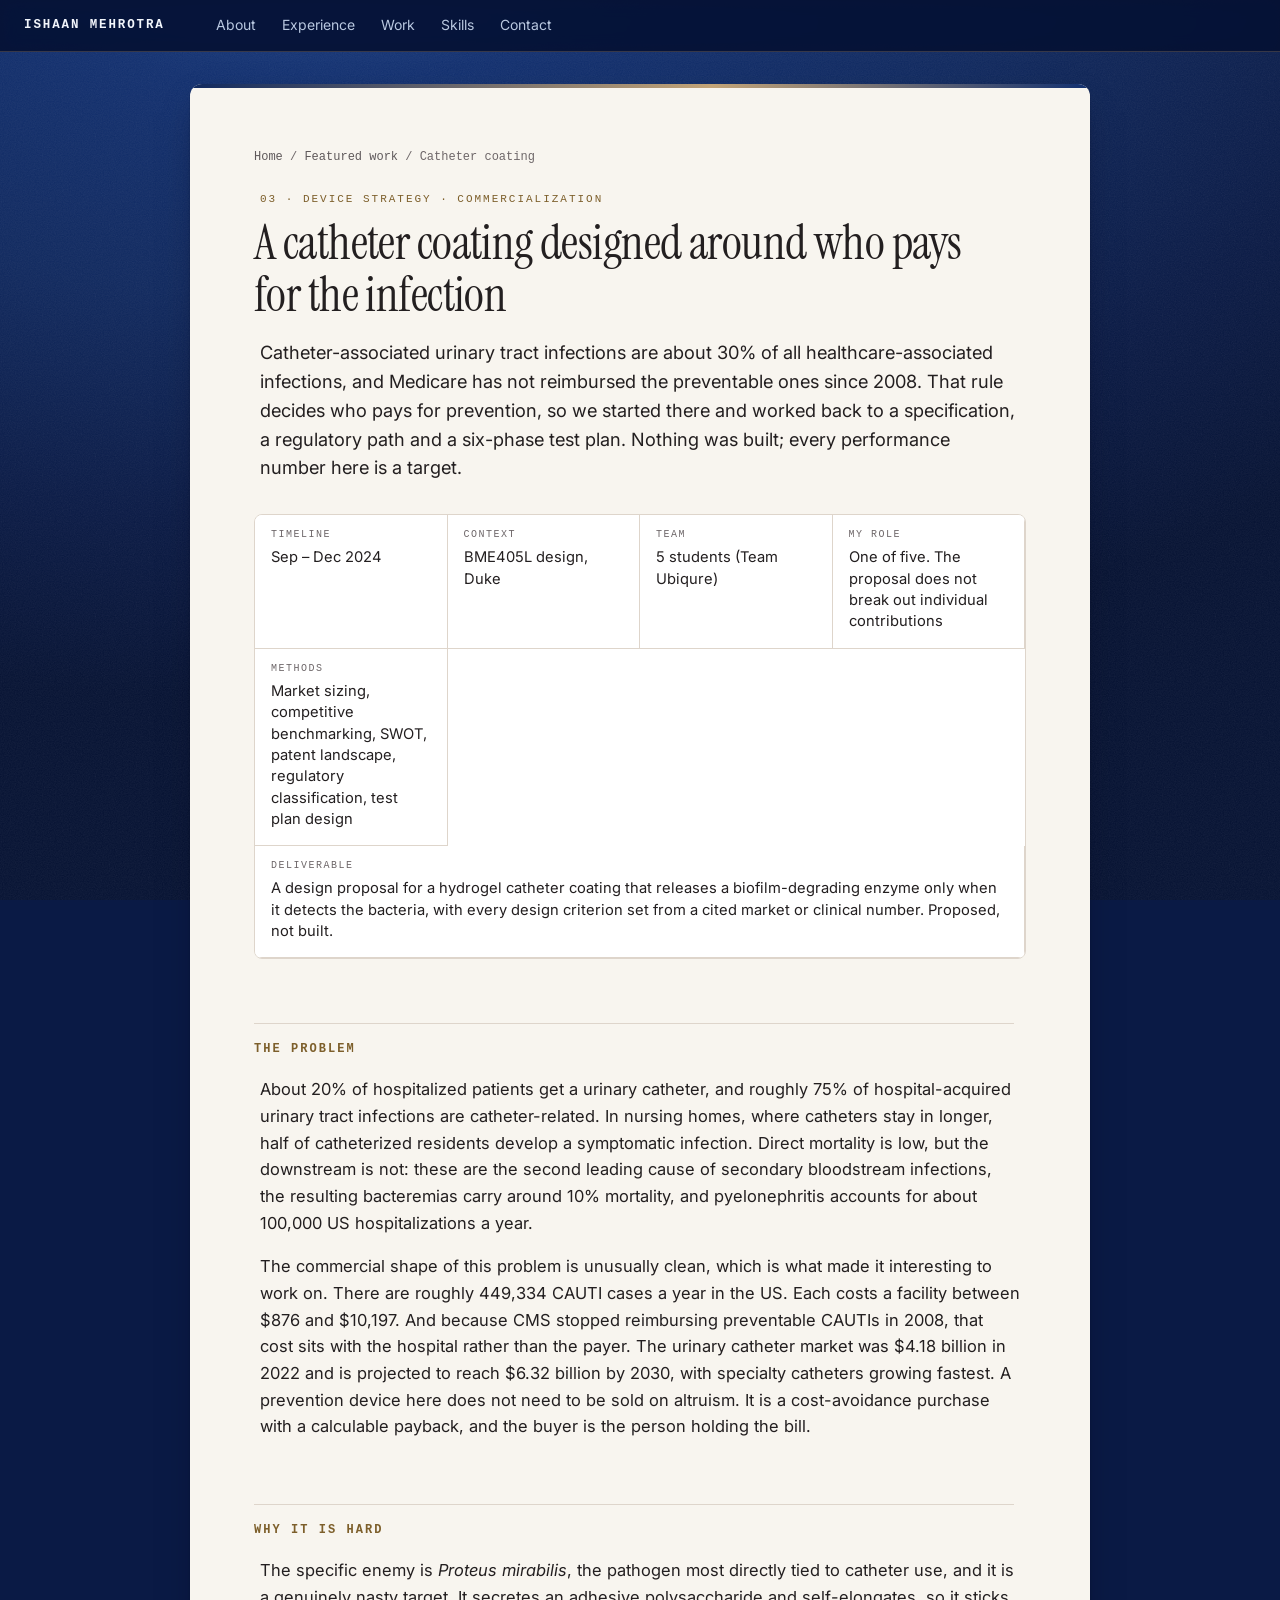
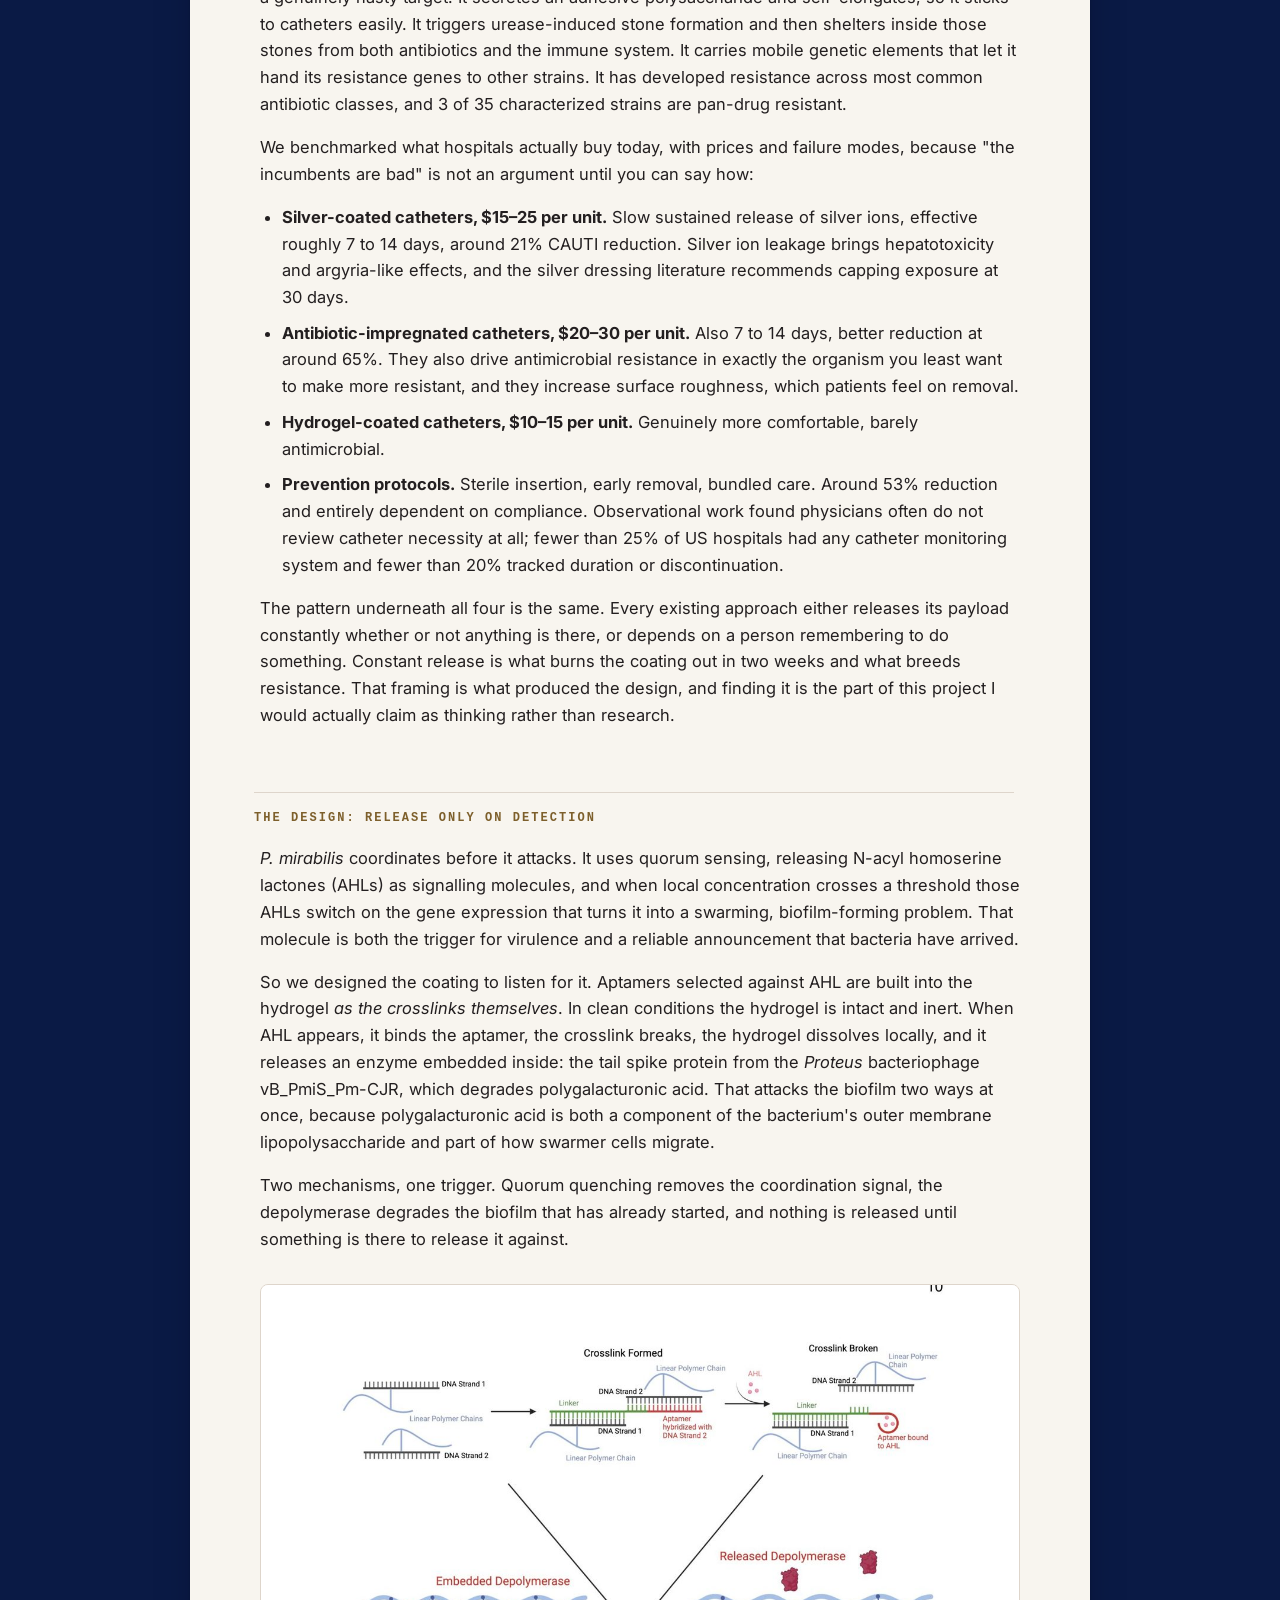
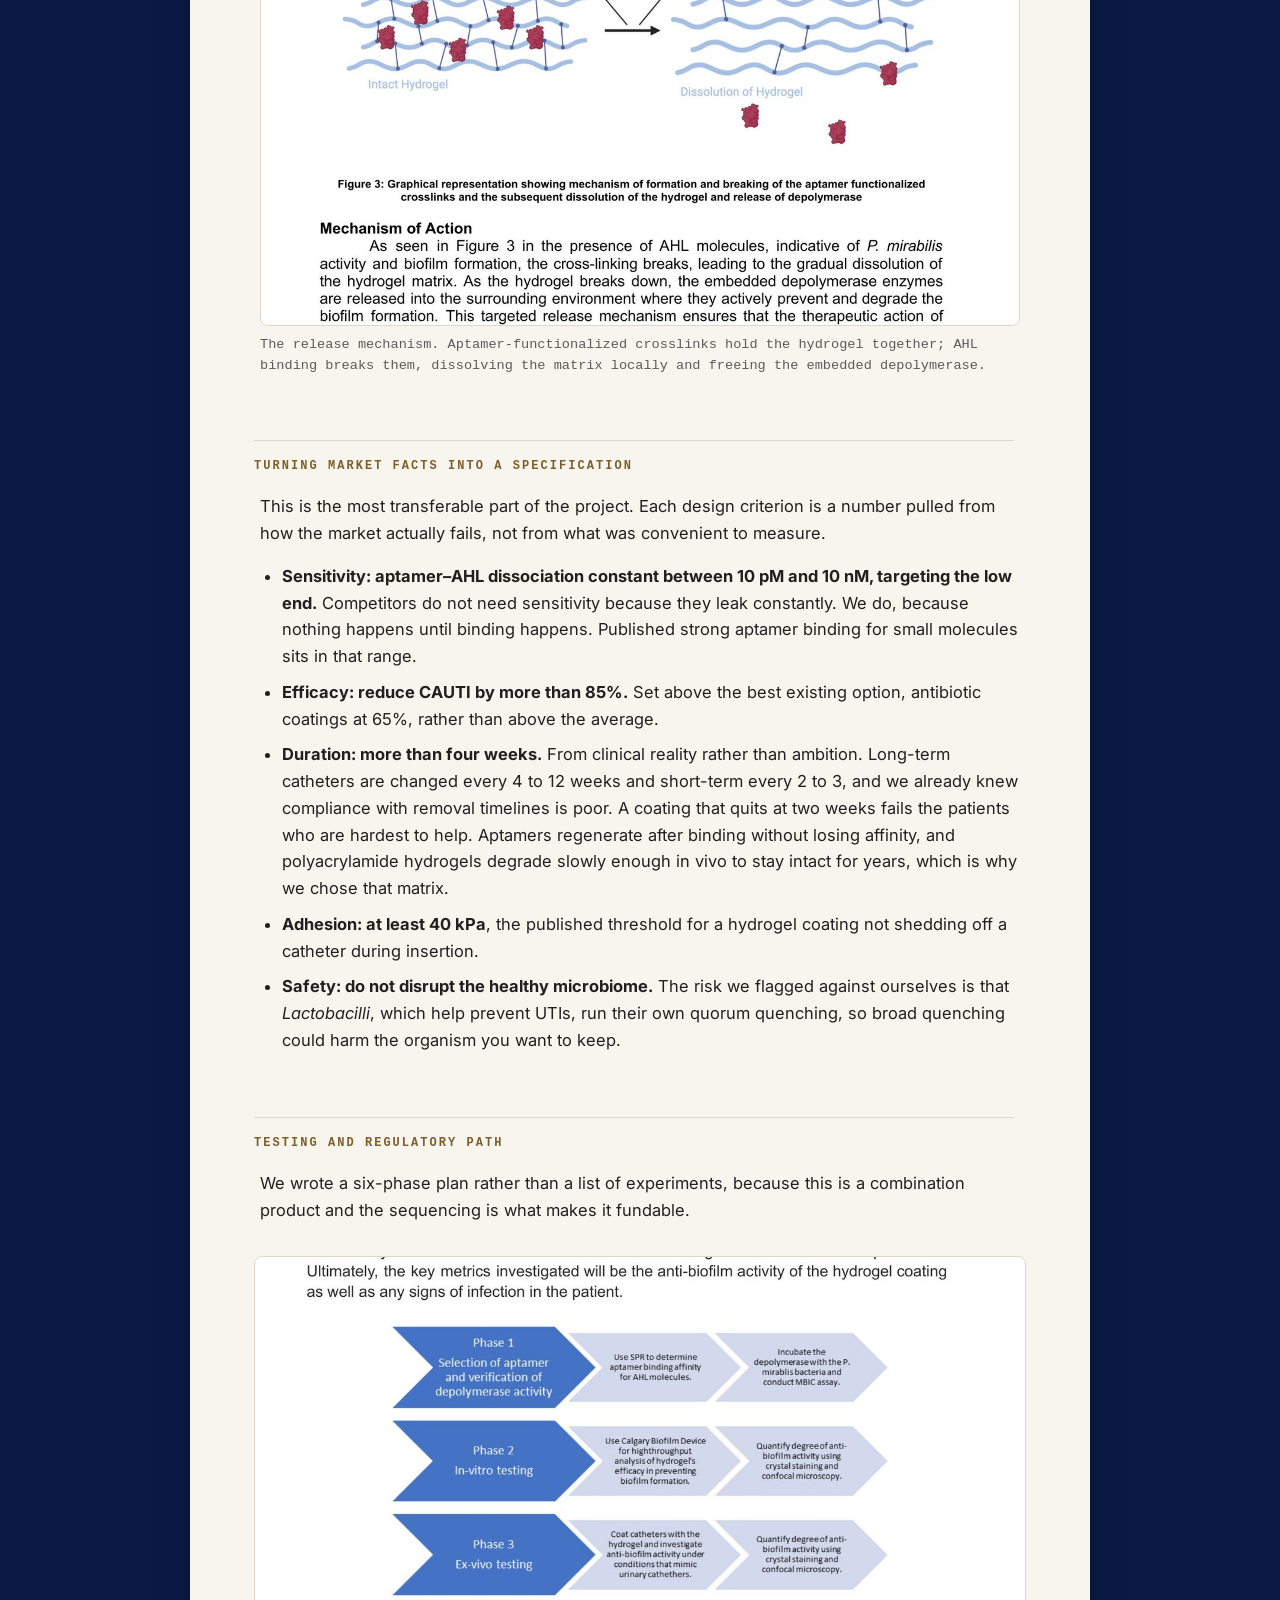
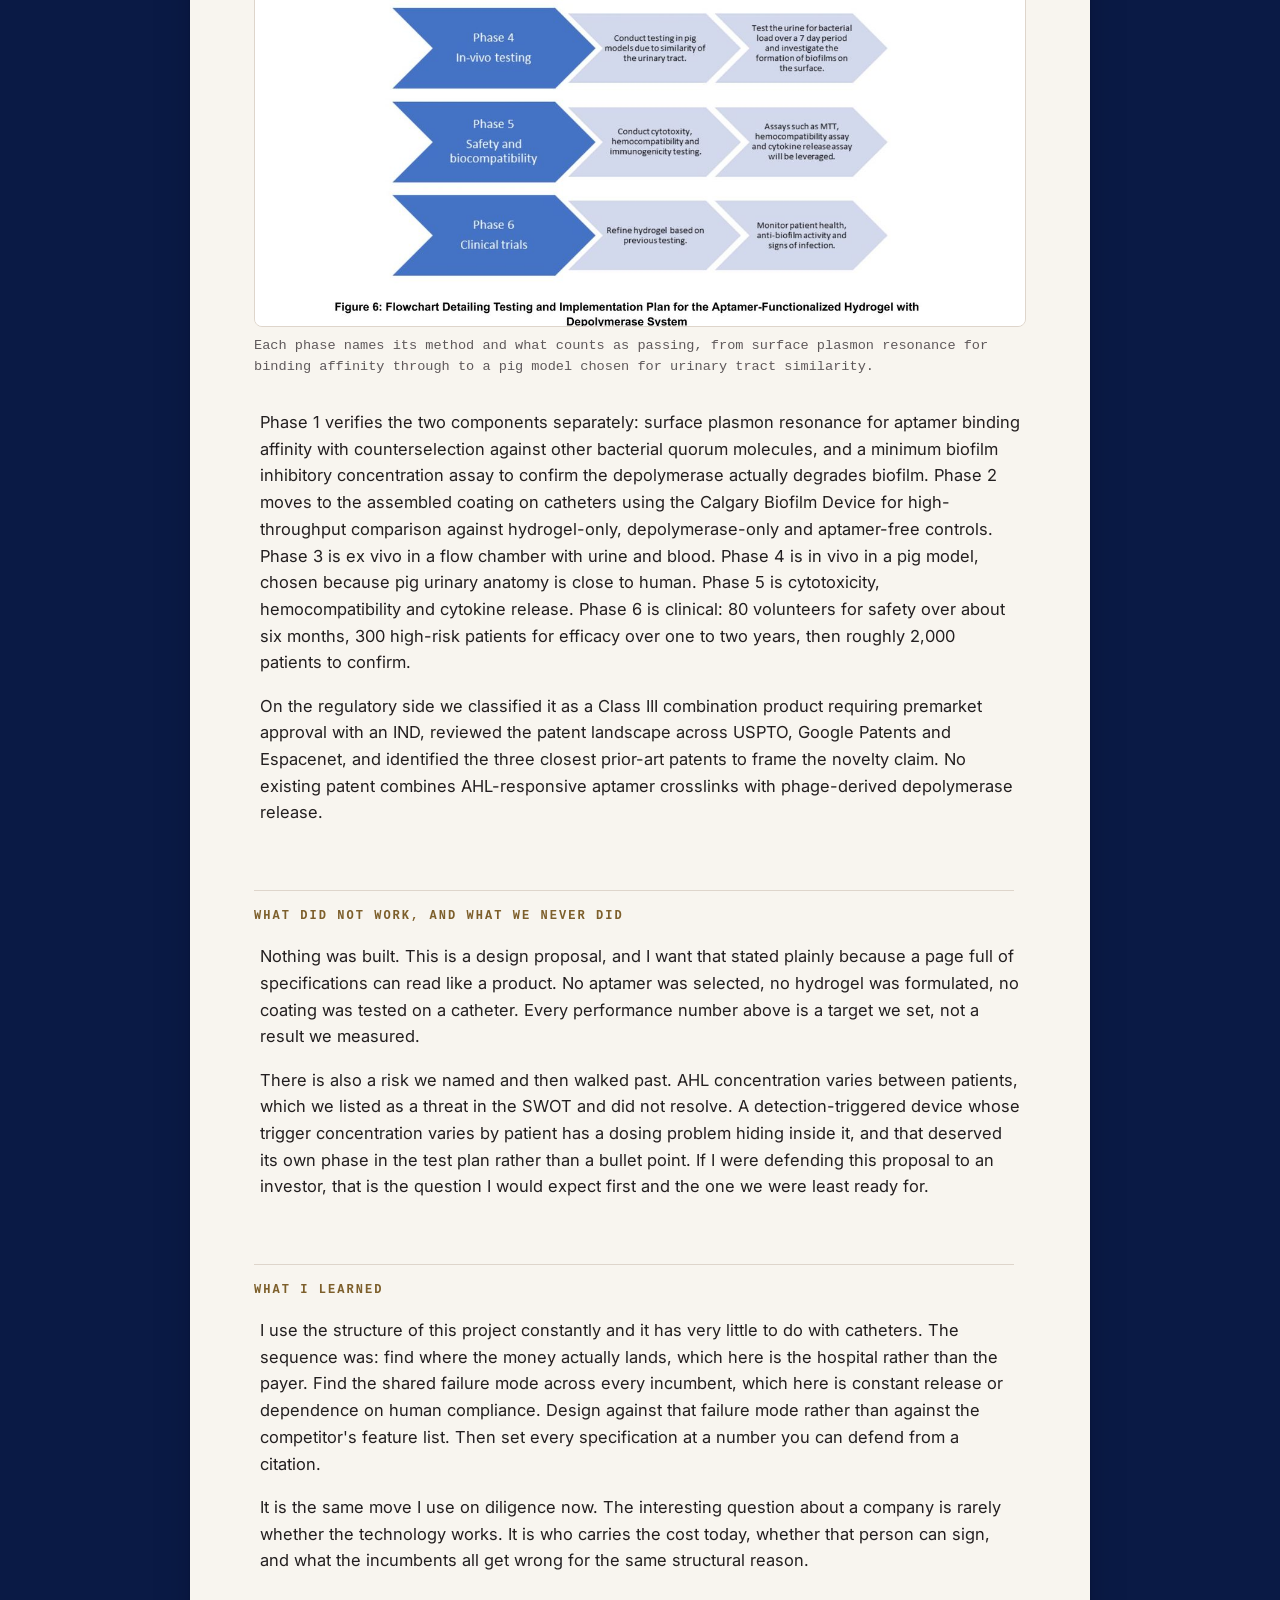
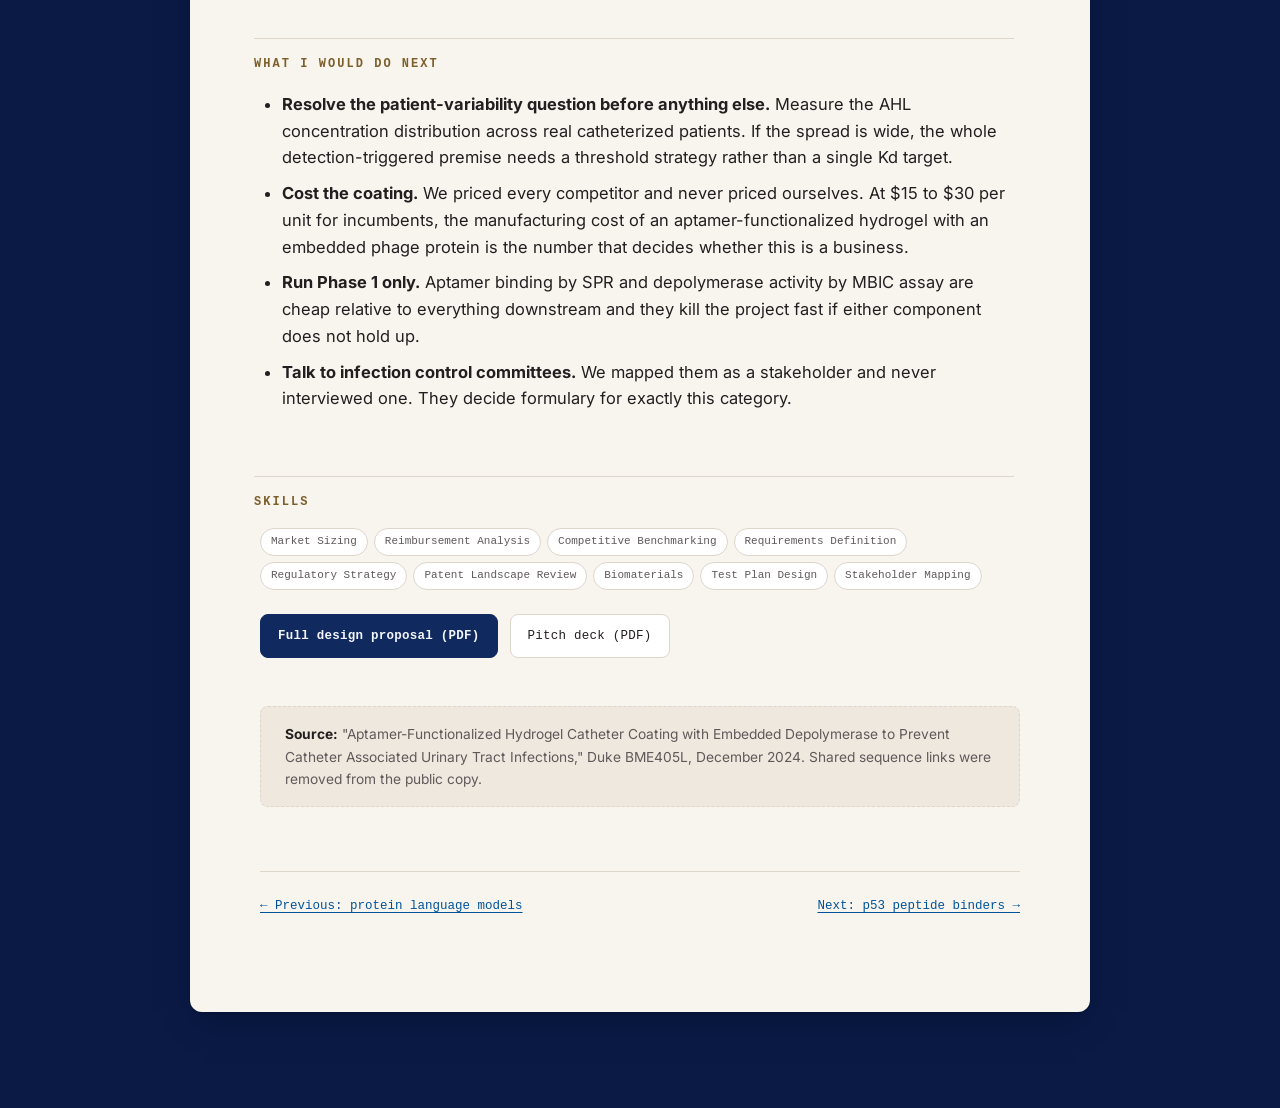
==== commit a7d837f9: "Portfolio site One scrolling page: education, about, experience, six project case studies, a co-auth" ====
--- a/projects/cauti-coating.html
+++ b/projects/cauti-coating.html
@@ -31,7 +31,6 @@
       <li><a href="../index.html#contact">Contact</a></li>
     </ul>
   </nav>
-  <a class="nav__cta" href="../resume/ishaan-mehrotra-resume.pdf">Resume</a>
 </header>
 
 <main id="main" class="page">
--- a/assets/style.css
+++ b/assets/style.css
@@ -146,7 +146,7 @@
 }
 .nav__brand a { color: var(--on-navy); text-decoration: none; }
 .nav__brand a:hover { color: var(--gold); }
-.nav__links { display: flex; gap: var(--s1); list-style: none; margin: 0 auto 0 var(--s4); padding: 0; flex-wrap: wrap; }
+.nav__links { display: flex; gap: var(--s1); list-style: none; margin: 0 0 0 var(--s4); padding: 0; flex-wrap: wrap; }
 .nav__links a {
   display: block; padding: 6px 11px; border-radius: 6px; text-decoration: none;
   font-size: 14px; color: var(--on-navy-dim);
@@ -154,12 +154,6 @@
 }
 .nav__links a:hover { background: rgba(255,248,240,.1); color: var(--on-navy); }
 .nav__links a[aria-current="true"] { color: var(--gold); background: rgba(195,164,119,.12); }
-.nav__cta {
-  font-family: var(--mono); font-size: 12px; white-space: nowrap;
-  padding: 8px 14px; border-radius: 7px; text-decoration: none;
-  background: var(--gold); color: var(--navy-900); font-weight: 700;
-}
-.nav__cta:hover { background: #D7BD93; color: var(--navy-900); }
 .nav__toggle { display: none; }
 
 /* the paper sheet everything sits on */
@@ -188,7 +182,11 @@
 .sec h2 + p { margin-top: var(--s3); color: var(--ink-2); max-width: 64ch; }
 
 /* ---------- hero ---------- */
-.hero { display: grid; grid-template-columns: 1.35fr .9fr; gap: var(--s7); align-items: center; }
+.hero { display: grid; grid-template-columns: 1.35fr .9fr; gap: var(--s7); align-items: start; }
+/* The intro runs long, so the portrait tracks down beside it rather than
+   floating in the middle of a tall column. Falls back to top-aligned
+   wherever position:sticky is unsupported. */
+
 .hero__eyebrow {
   font-family: var(--mono); font-size: 11px; letter-spacing: .12em;
   text-transform: uppercase; color: var(--gold-deep); margin: 0 0 var(--s3);
@@ -198,23 +196,14 @@
   font-size: clamp(2.5rem, 5.4vw, 4rem); line-height: 1.0; letter-spacing: -.015em;
   margin: 0 0 var(--s3);
 }
-.hero__tag { font-size: clamp(1.08rem, 2vw, 1.3rem); line-height: 1.4; margin: 0 0 var(--s4); max-width: 34ch; }
+.hero__tag { font-size: clamp(1.08rem, 2vw, 1.22rem); line-height: 1.45; margin: 0 0 var(--s5); max-width: 48ch; color: var(--ink); }
 .hero p { color: var(--ink-2); margin: 0 0 var(--s4); max-width: 56ch; font-size: .97rem; }
-.hero__photo { border-radius: var(--r); overflow: hidden; border: 1px solid var(--border); background: var(--cream); }
+.hero__photo {
+  border-radius: var(--r); overflow: hidden; border: 1px solid var(--border); background: var(--cream);
+  position: sticky; top: 76px;
+}
 .hero__photo img { width: 100%; height: auto; display: block; }
 
-.stats {
-  display: grid; grid-template-columns: repeat(3, 1fr); gap: 0;
-  margin: var(--s5) 0 var(--s5); border: 1px solid var(--border);
-  border-radius: var(--r-s); overflow: hidden; background: #fff;
-}
-.stats > div { padding: var(--s3) var(--s4); box-shadow: inset -1px 0 0 0 var(--border); }
-.stats > div:last-child { box-shadow: none; }
-.stats b {
-  display: block; font-family: var(--display); font-weight: 400;
-  font-size: 1.7rem; line-height: 1.05; color: var(--navy-700);
-}
-.stats span { display: block; font-size: .83rem; color: var(--ink-2); margin-top: 3px; line-height: 1.4; }
 
 /* ---------- image bands ---------- */
 .band { position: relative; line-height: 0; margin: 0; max-width: none; background: var(--navy-800); }
@@ -536,8 +525,7 @@
     height: auto; padding: 7px var(--s4) 6px;
     flex-wrap: wrap; gap: 6px var(--s3); row-gap: 6px;
   }
-  .nav__brand { flex: 1 1 auto; order: 1; }
-  .nav__cta { order: 2; margin-left: auto; padding: 6px 12px; }
+  .nav__brand { flex: 1 1 100%; order: 1; }
   .nav > nav { order: 3; flex: 1 0 100%; min-width: 0; }
   .nav__links {
     width: 100%; margin: 0; gap: 2px;
@@ -546,14 +534,14 @@
   }
   .nav__links::-webkit-scrollbar { display: none; }
   .nav__links a { white-space: nowrap; font-size: 13px; padding: 5px 9px; }
-  .sec { scroll-margin-top: 104px; }
+  .sec { scroll-margin-top: 88px; }
 }
 
 @media (max-width: 880px) {
   .hero { grid-template-columns: 1fr; gap: var(--s5); }
   /* Photo first on a phone, but short enough that the name and the one-line
      summary are still above the fold on a 667px screen. */
-  .hero__photo { max-width: 230px; order: -1; }
+  .hero__photo { max-width: 230px; order: -1; position: static; }
   .skills { grid-template-columns: 1fr; }
   .sec { padding: var(--s7) var(--s5); }
   .sheet { margin: 0; border-radius: 0; box-shadow: none; }
@@ -566,9 +554,6 @@
 }
 
 @media (max-width: 560px) {
-  .stats { grid-template-columns: 1fr; }
-  .stats > div { box-shadow: inset 0 -1px 0 0 var(--border); }
-  .stats > div:last-child { box-shadow: none; }
   .photos { grid-template-columns: 1fr; }
   .edu__seal { width: 96px; }
 }
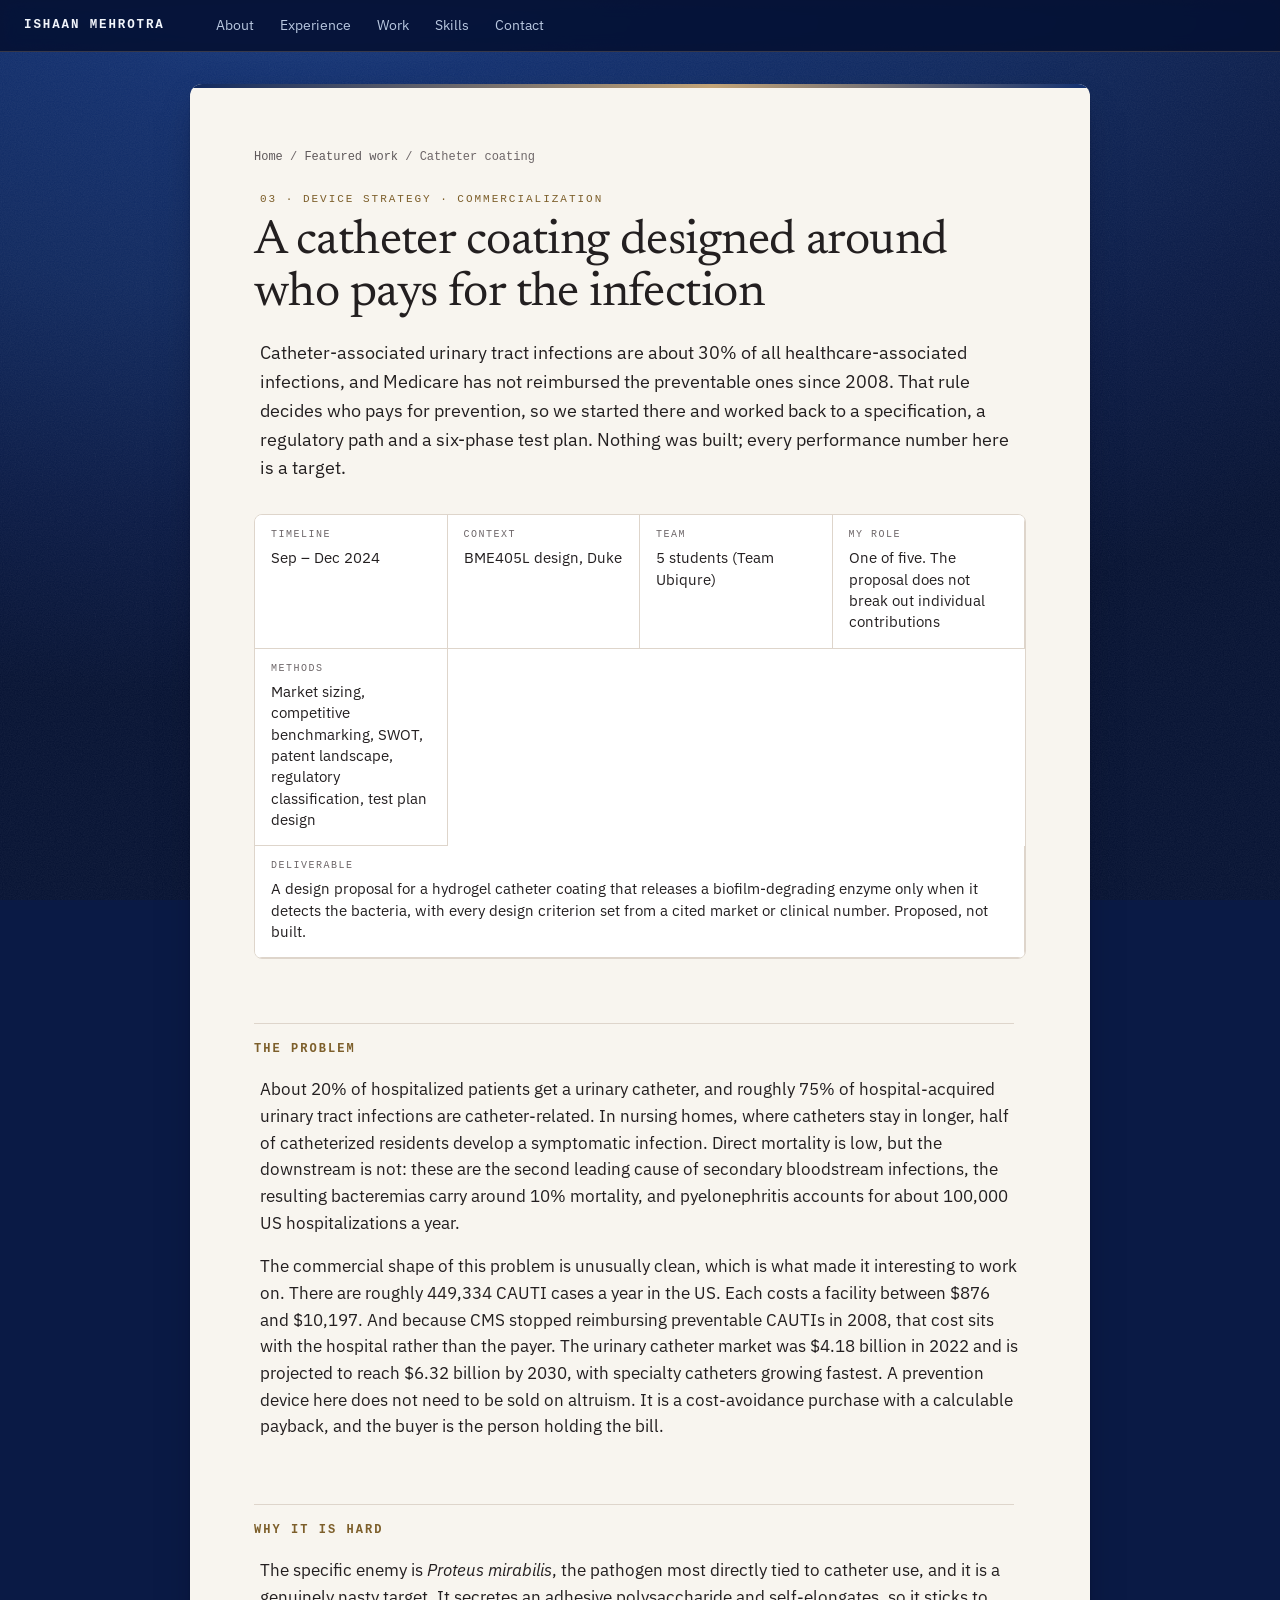
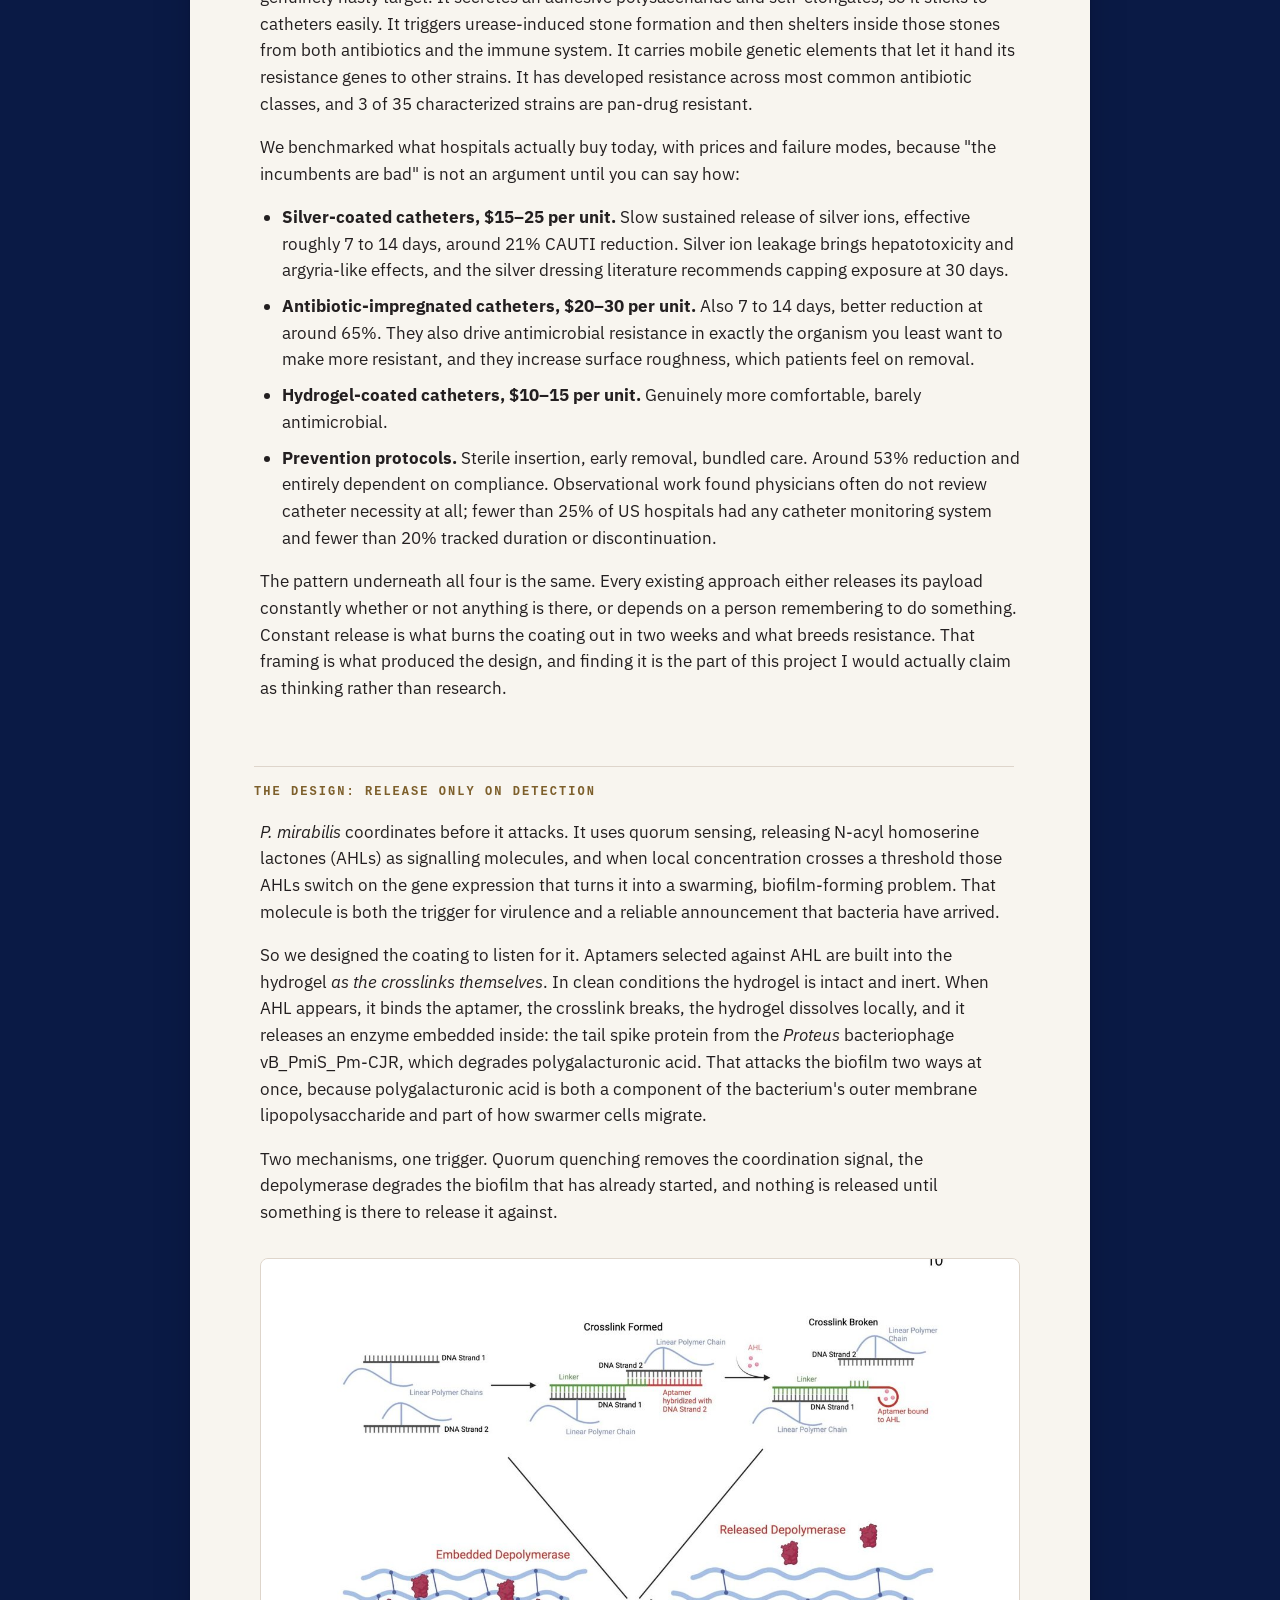
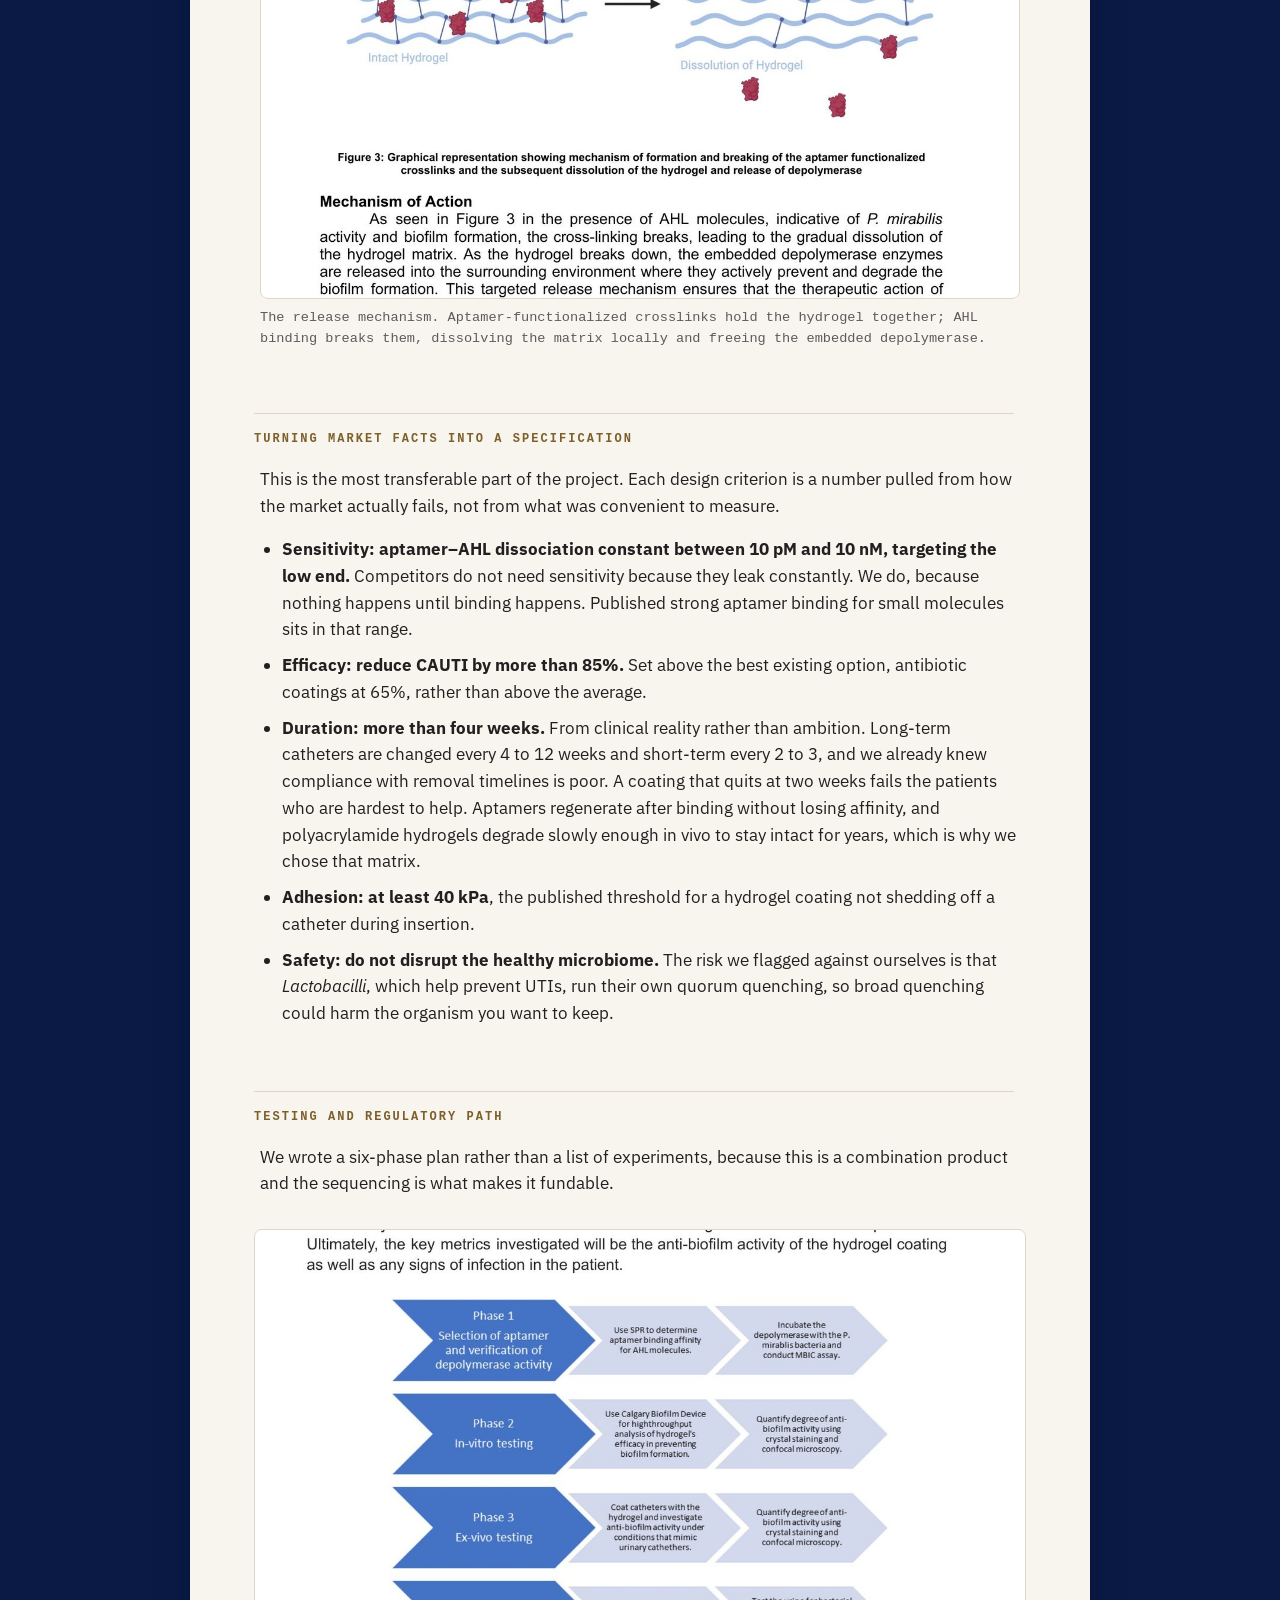
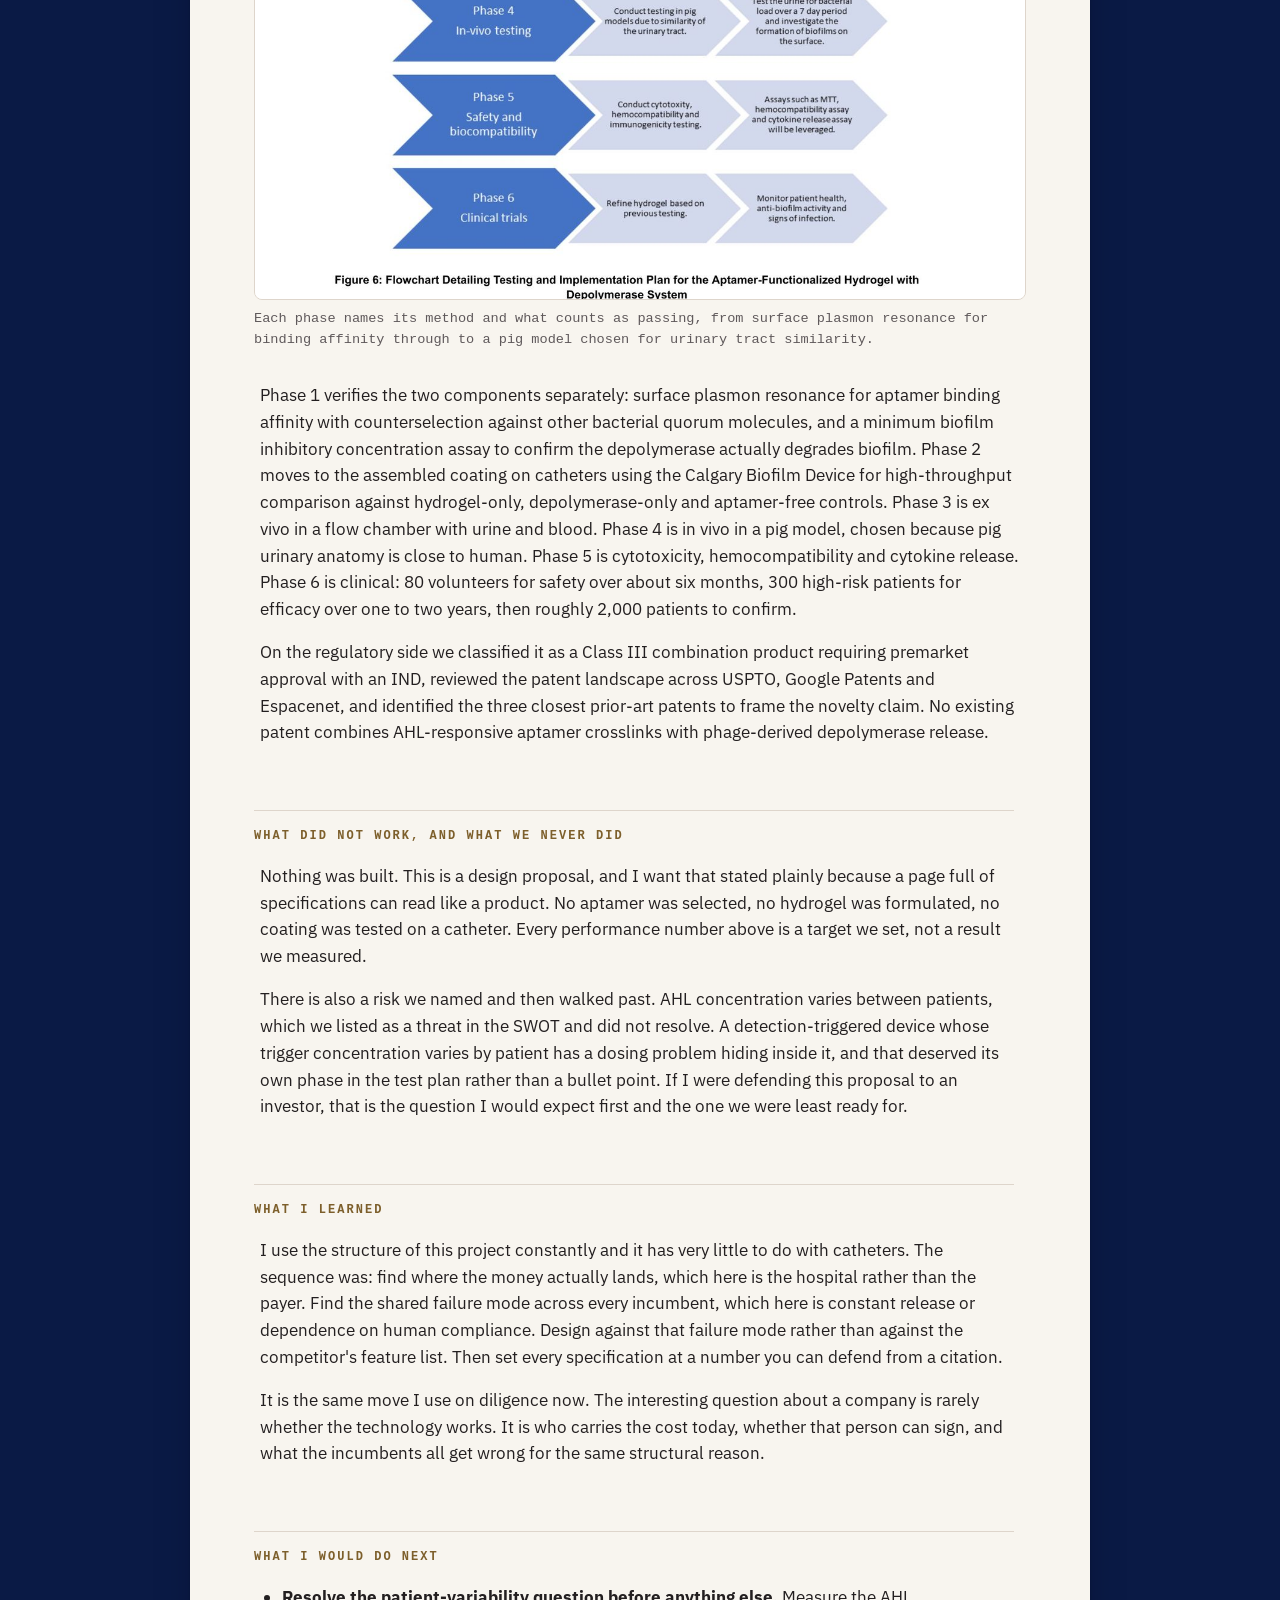
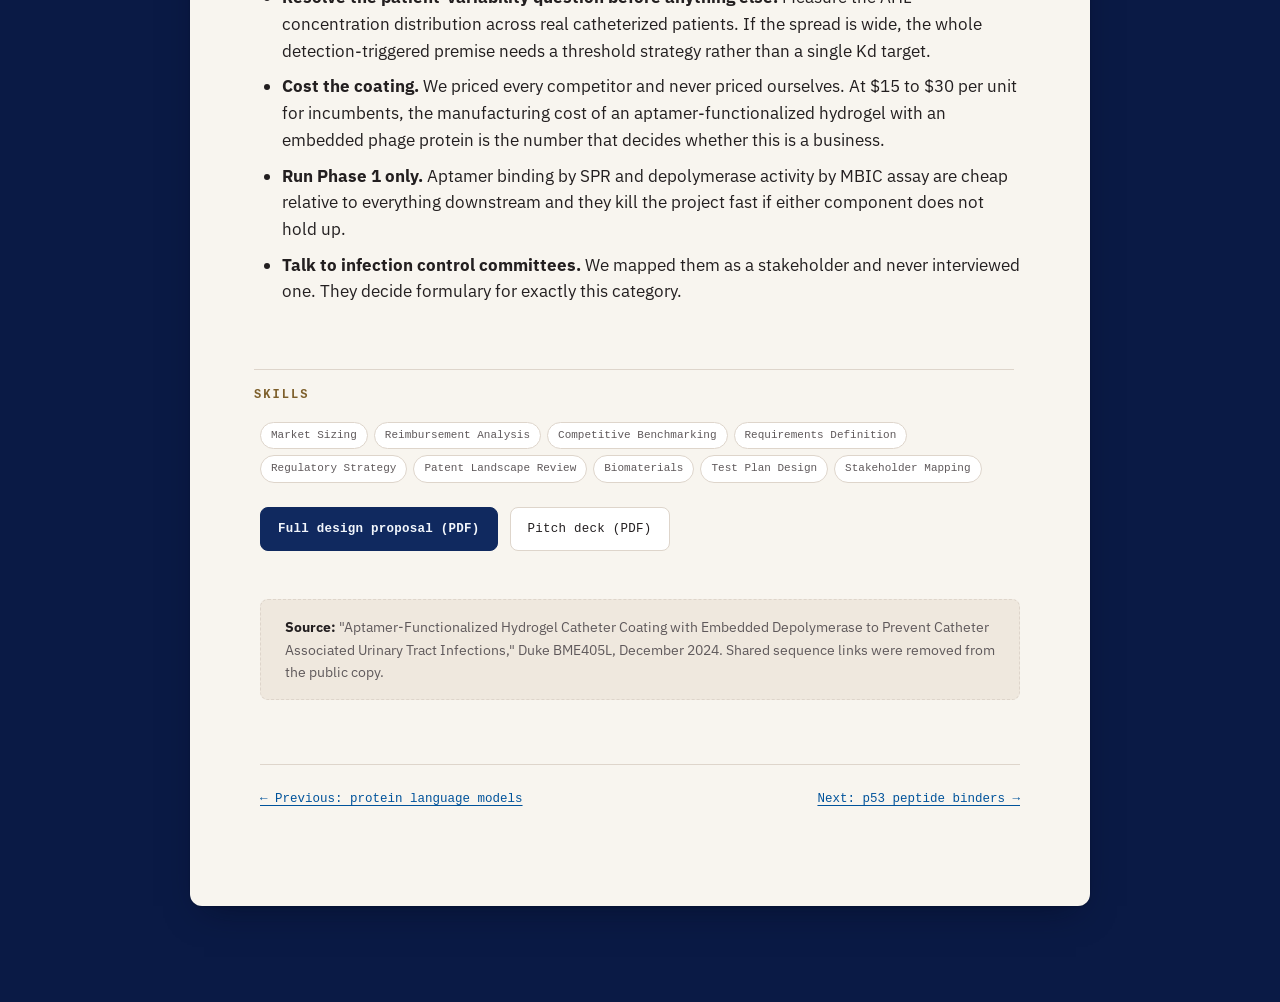
==== commit cc972f4a: "Self-hosted typefaces, shorter About Newsreader for display, IBM Plex Sans for text, IBM Plex Mono f" ====
--- a/projects/cauti-coating.html
+++ b/projects/cauti-coating.html
@@ -12,9 +12,8 @@
 <meta property="og:image" content="../assets/img/card-cauti.jpg">
 <meta name="twitter:card" content="summary_large_image">
 <link rel="icon" href="../assets/favicon.svg">
-<link rel="preconnect" href="https://fonts.googleapis.com">
-<link rel="preconnect" href="https://fonts.gstatic.com" crossorigin>
-<link href="https://fonts.googleapis.com/css2?family=Instrument+Serif:ital@0;1&family=Inter:wght@400;450;500;600;650&display=swap" rel="stylesheet">
+<link rel="preload" href="../assets/fonts/newsreader-400.woff2" as="font" type="font/woff2" crossorigin>
+<link rel="preload" href="../assets/fonts/ibm-plex-sans-400.woff2" as="font" type="font/woff2" crossorigin>
 <link rel="stylesheet" href="../assets/style.css">
 </head>
 <body class="article">
--- a/assets/style.css
+++ b/assets/style.css
@@ -14,6 +14,36 @@
    desktop and 82px on mobile, and .sec scroll-margin-top is 70px / 104px
    so an anchored heading never lands underneath it.
    ============================================================ */
+
+/* ---------- 0. Fonts (self-hosted) ---------- */
+/* Newsreader for display, IBM Plex Sans for text, IBM Plex Mono for labels.
+   Served from assets/fonts/ rather than Google Fonts: one less third party,
+   no external request to fail on a locked-down corporate network, and the
+   page renders in the real typefaces even offline. Latin subset, woff2. */
+
+@font-face{font-family:"Newsreader";src:url("fonts/newsreader-400.woff2")format("woff2");
+  font-weight:400;font-style:normal;font-display:swap}
+@font-face{font-family:"Newsreader";src:url("fonts/newsreader-400-italic.woff2")format("woff2");
+  font-weight:400;font-style:italic;font-display:swap}
+
+@font-face{font-family:"IBM Plex Sans";src:url("fonts/ibm-plex-sans-400.woff2")format("woff2");
+  font-weight:400;font-style:normal;font-display:swap}
+@font-face{font-family:"IBM Plex Sans";src:url("fonts/ibm-plex-sans-400-italic.woff2")format("woff2");
+  font-weight:400;font-style:italic;font-display:swap}
+@font-face{font-family:"IBM Plex Sans";src:url("fonts/ibm-plex-sans-500.woff2")format("woff2");
+  font-weight:500;font-style:normal;font-display:swap}
+@font-face{font-family:"IBM Plex Sans";src:url("fonts/ibm-plex-sans-600.woff2")format("woff2");
+  font-weight:600;font-style:normal;font-display:swap}
+@font-face{font-family:"IBM Plex Sans";src:url("fonts/ibm-plex-sans-700.woff2")format("woff2");
+  font-weight:700;font-style:normal;font-display:swap}
+
+@font-face{font-family:"IBM Plex Mono";src:url("fonts/ibm-plex-mono-400.woff2")format("woff2");
+  font-weight:400;font-style:normal;font-display:swap}
+@font-face{font-family:"IBM Plex Mono";src:url("fonts/ibm-plex-mono-600.woff2")format("woff2");
+  font-weight:600;font-style:normal;font-display:swap}
+@font-face{font-family:"IBM Plex Mono";src:url("fonts/ibm-plex-mono-700.woff2")format("woff2");
+  font-weight:700;font-style:normal;font-display:swap}
+
 
 /* ---------- 1. Tokens ---------- */
 
@@ -52,12 +82,11 @@
   --border-soft: #EAE3D9;
 
   /* type */
-  /* Instrument Serif and Inter come from Google Fonts as a progressive
-     enhancement. The fallbacks below are the design's verified baseline, so a
-     blocked CDN or an offline visitor still gets an intentional typeface. */
-  --display: "Instrument Serif", "Iowan Old Style", "Palatino Linotype", Georgia, "Times New Roman", serif;
-  --sans: "Inter", ui-sans-serif, system-ui, -apple-system, "Segoe UI", Roboto, "Helvetica Neue", Arial, sans-serif;
-  --mono: ui-monospace, "SFMono-Regular", "Menlo", "Consolas", monospace;
+  /* Self-hosted above. The fallbacks still matter for the brief moment
+     before the woff2 lands, and for anyone blocking web fonts entirely. */
+  --display: "Newsreader", "Iowan Old Style", "Palatino Linotype", Georgia, "Times New Roman", serif;
+  --sans: "IBM Plex Sans", ui-sans-serif, system-ui, -apple-system, "Segoe UI", Roboto, "Helvetica Neue", Arial, sans-serif;
+  --mono: "IBM Plex Mono", ui-monospace, "SFMono-Regular", "Menlo", "Consolas", monospace;
 
   /* space */
   --s1: 4px;  --s2: 8px;  --s3: 12px; --s4: 16px;
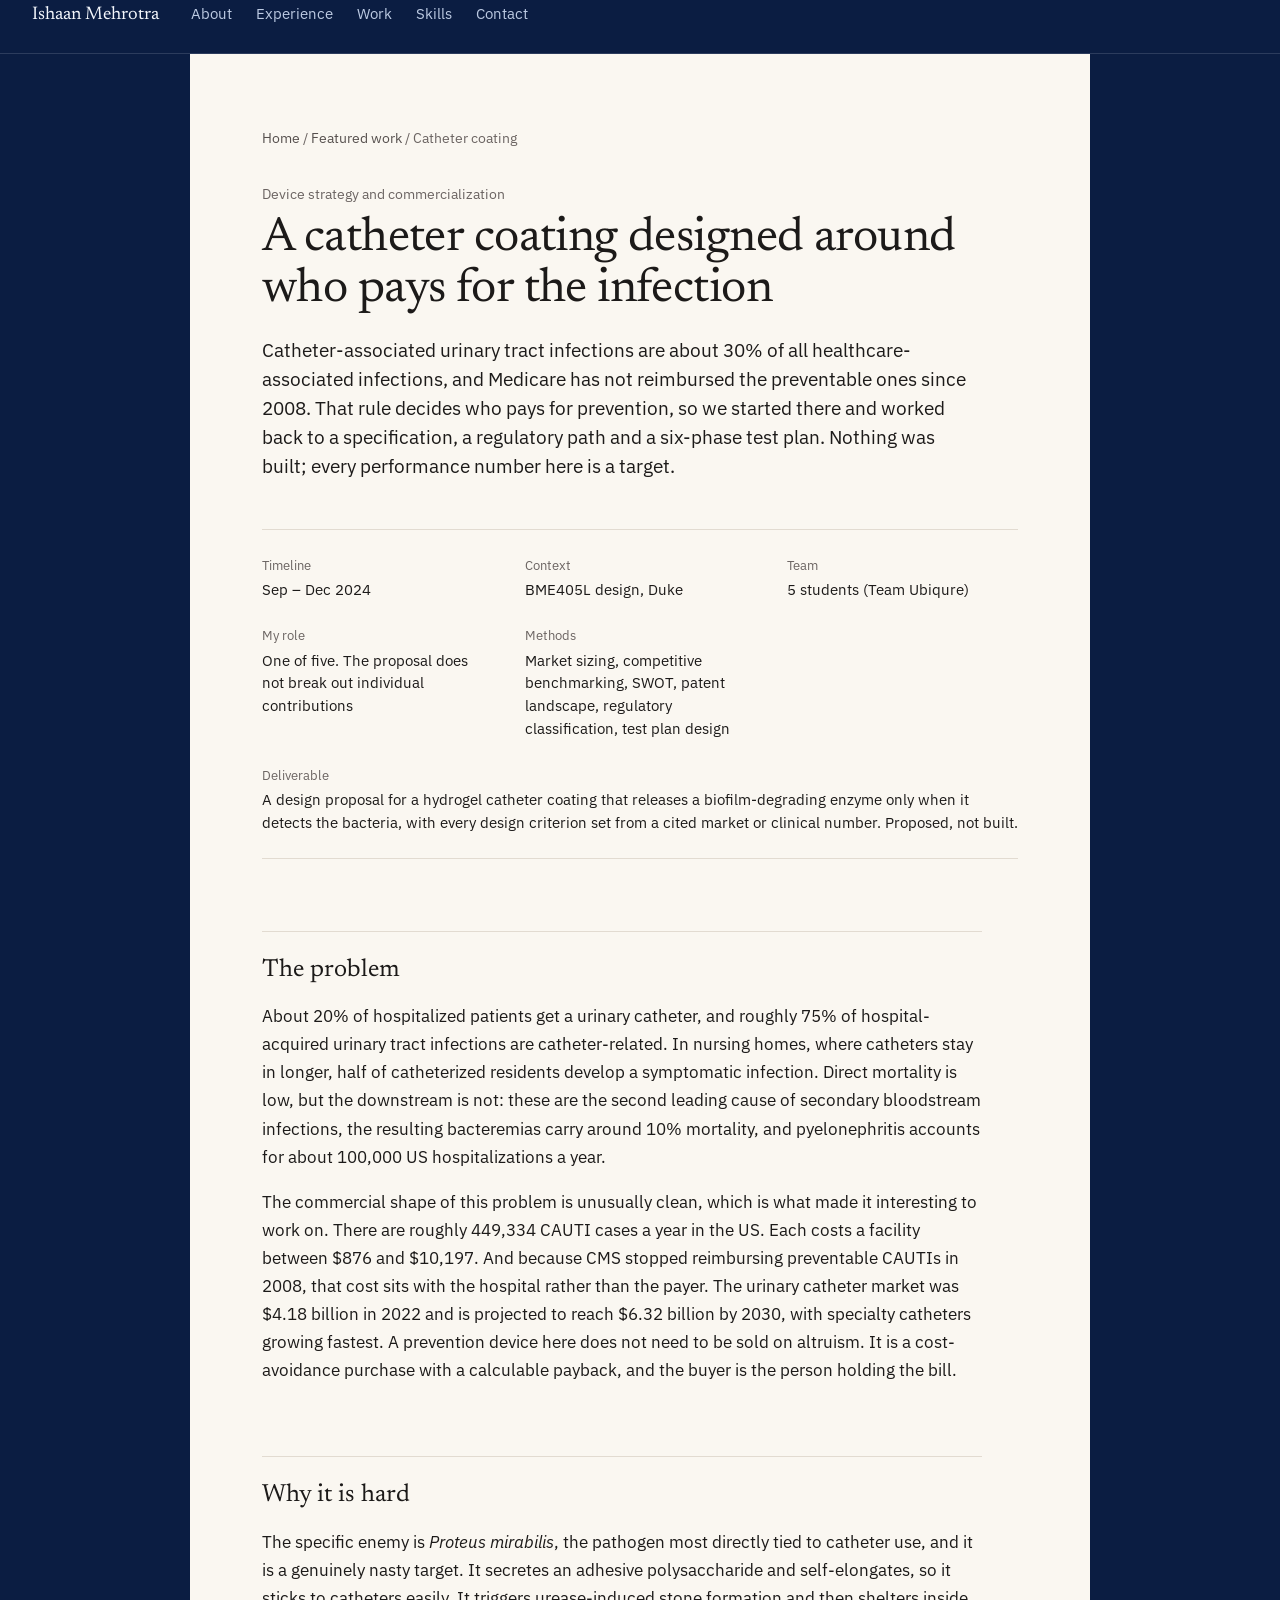
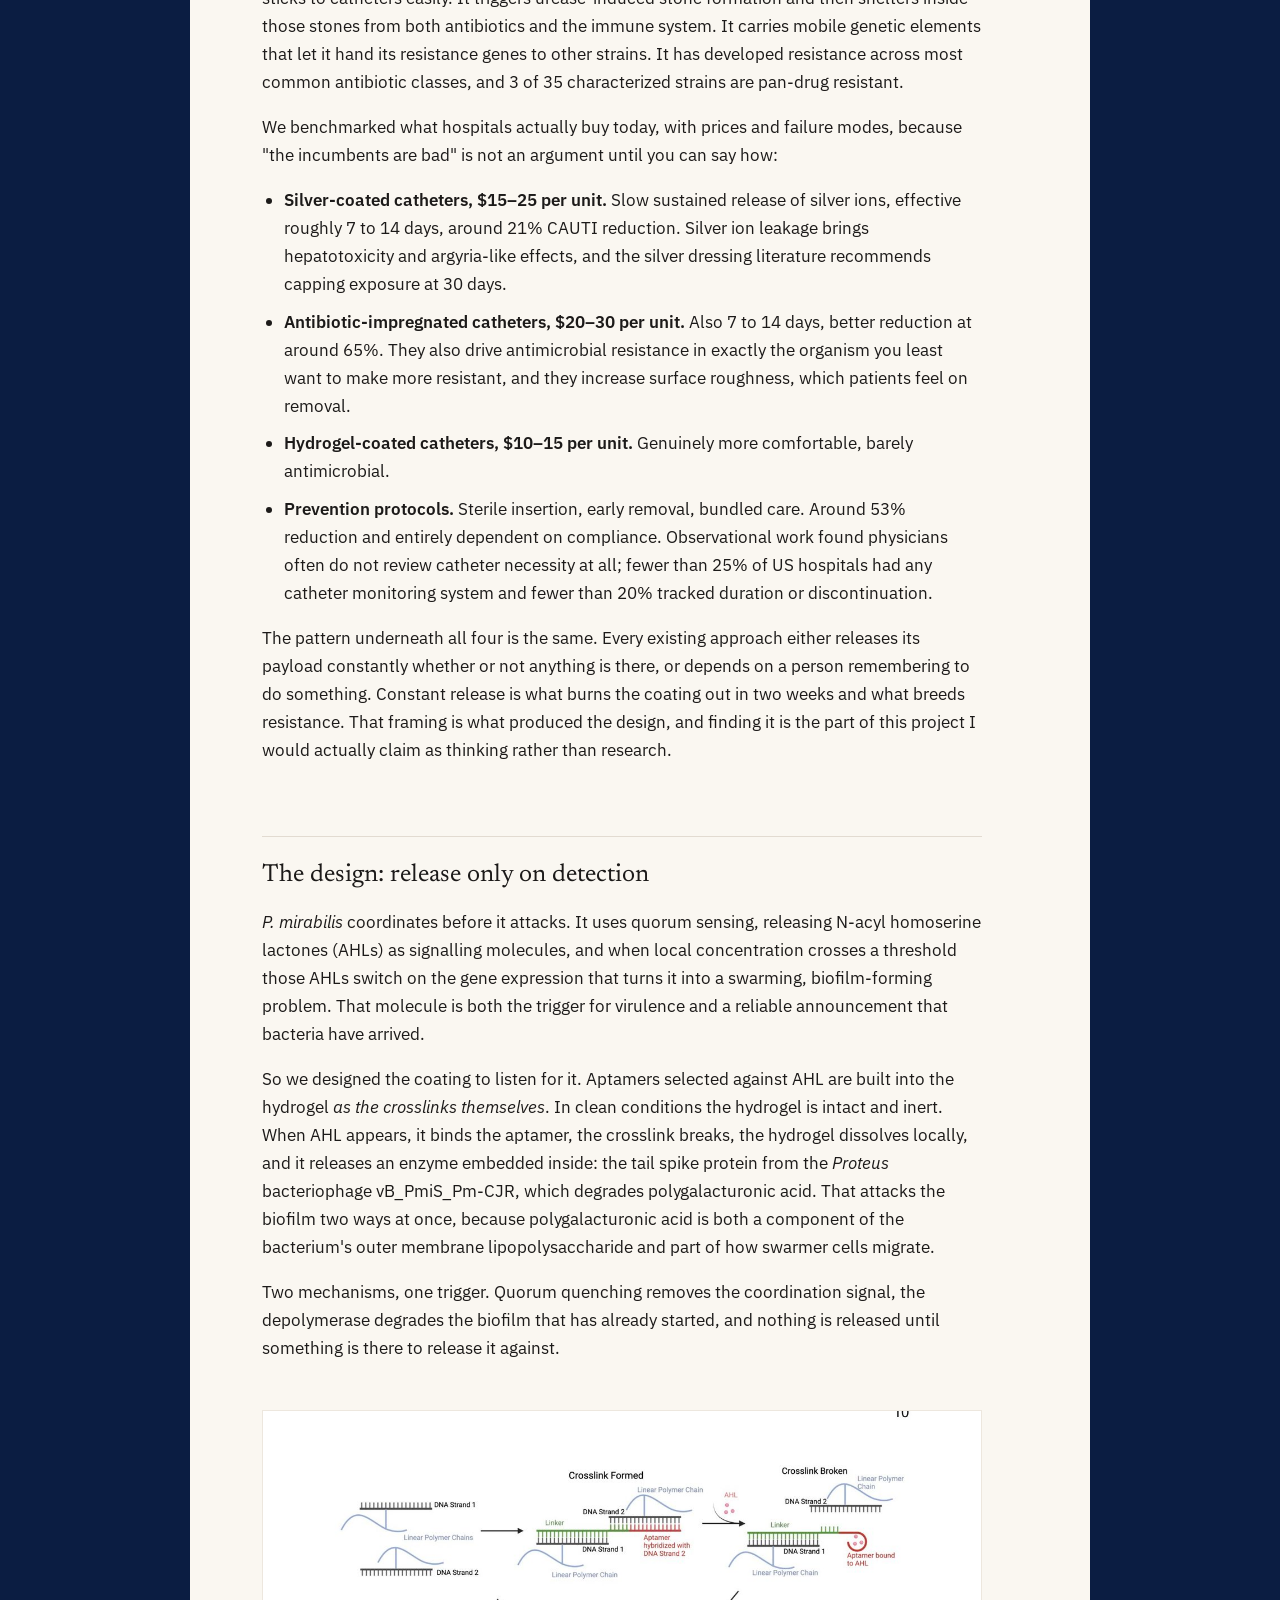
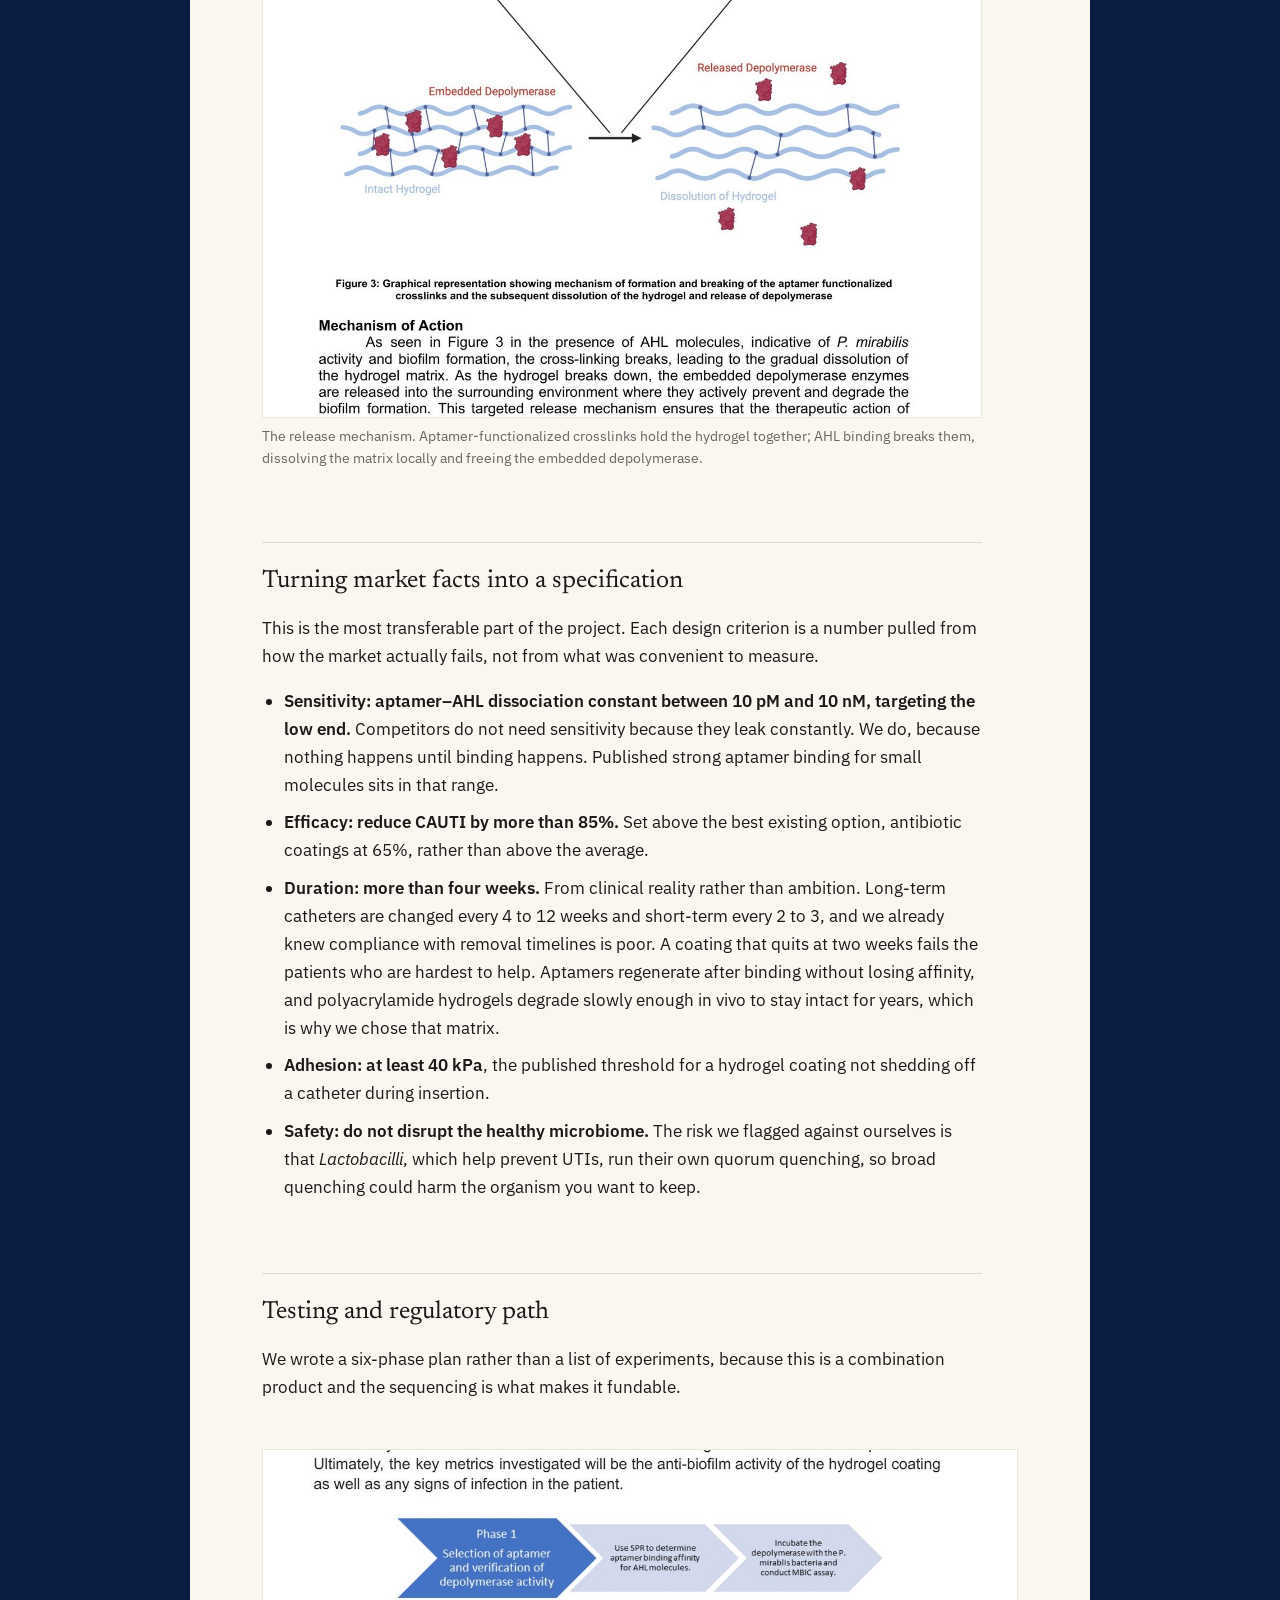
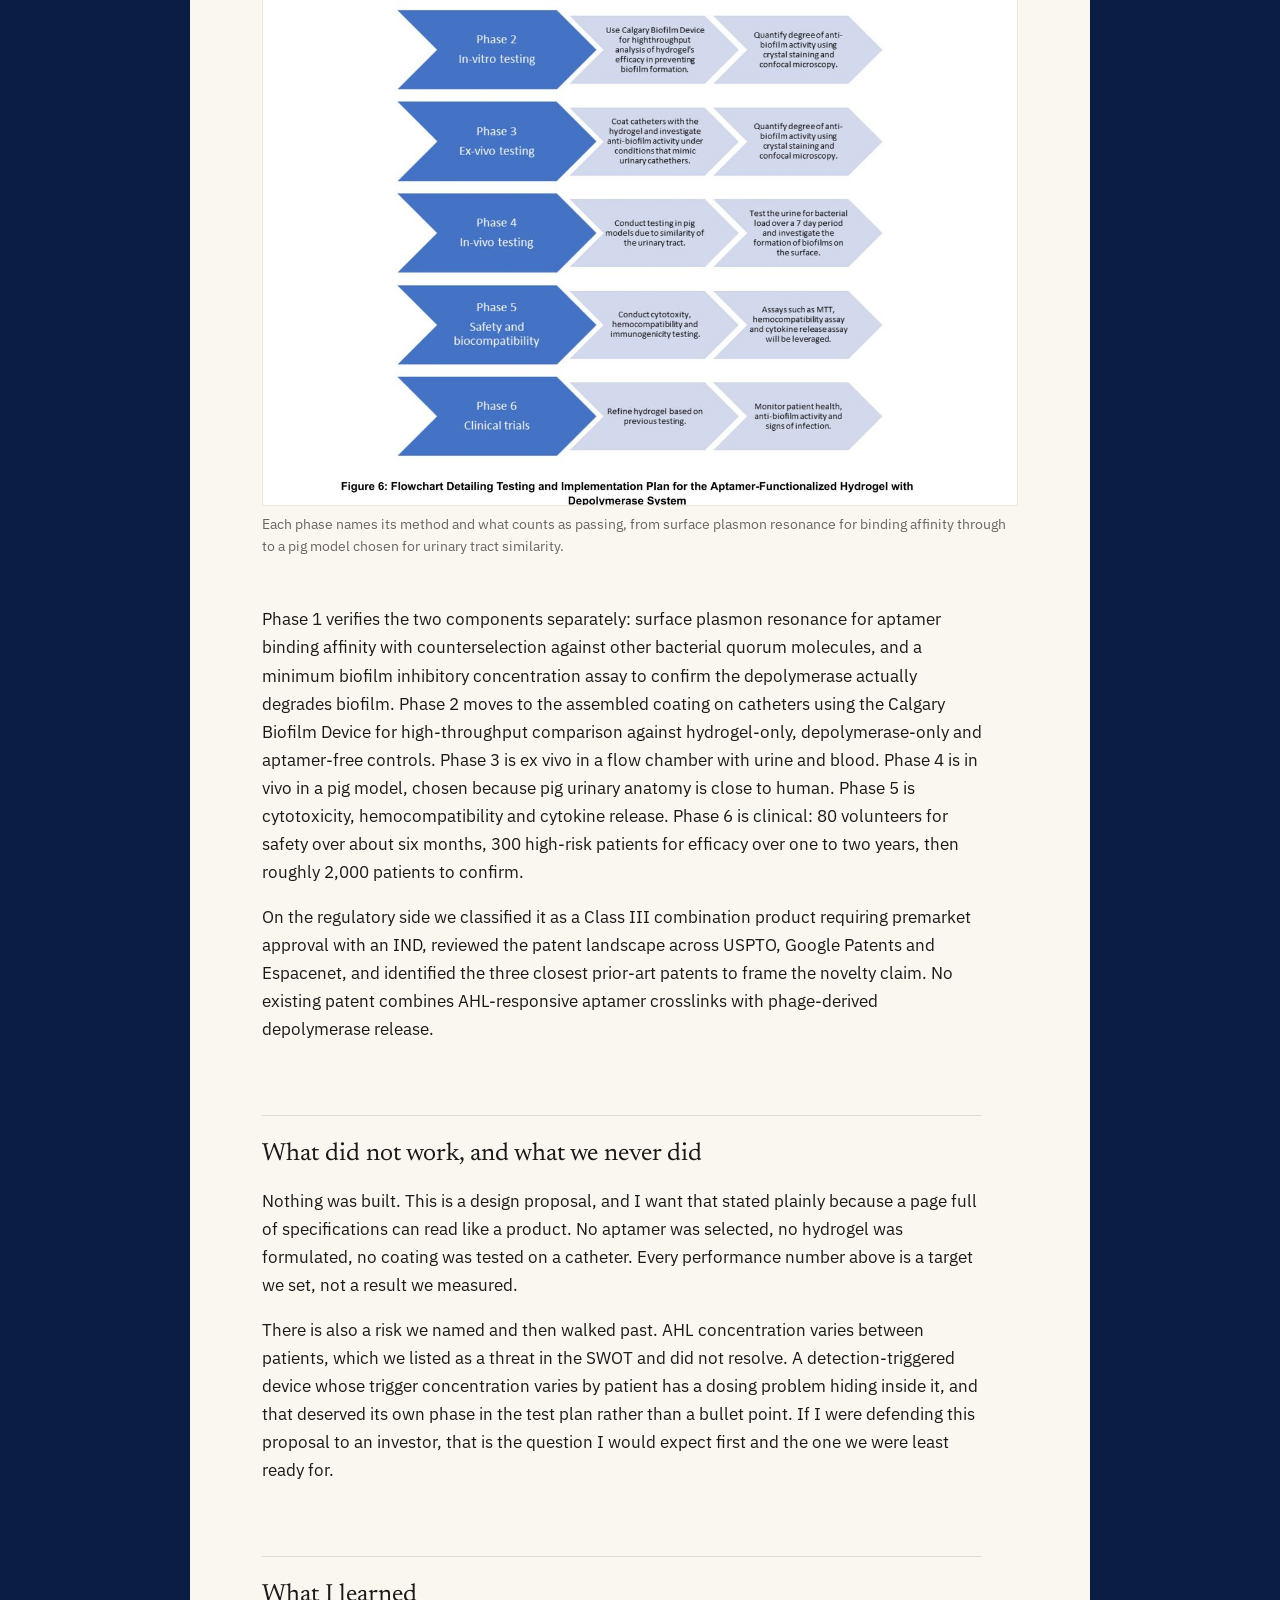
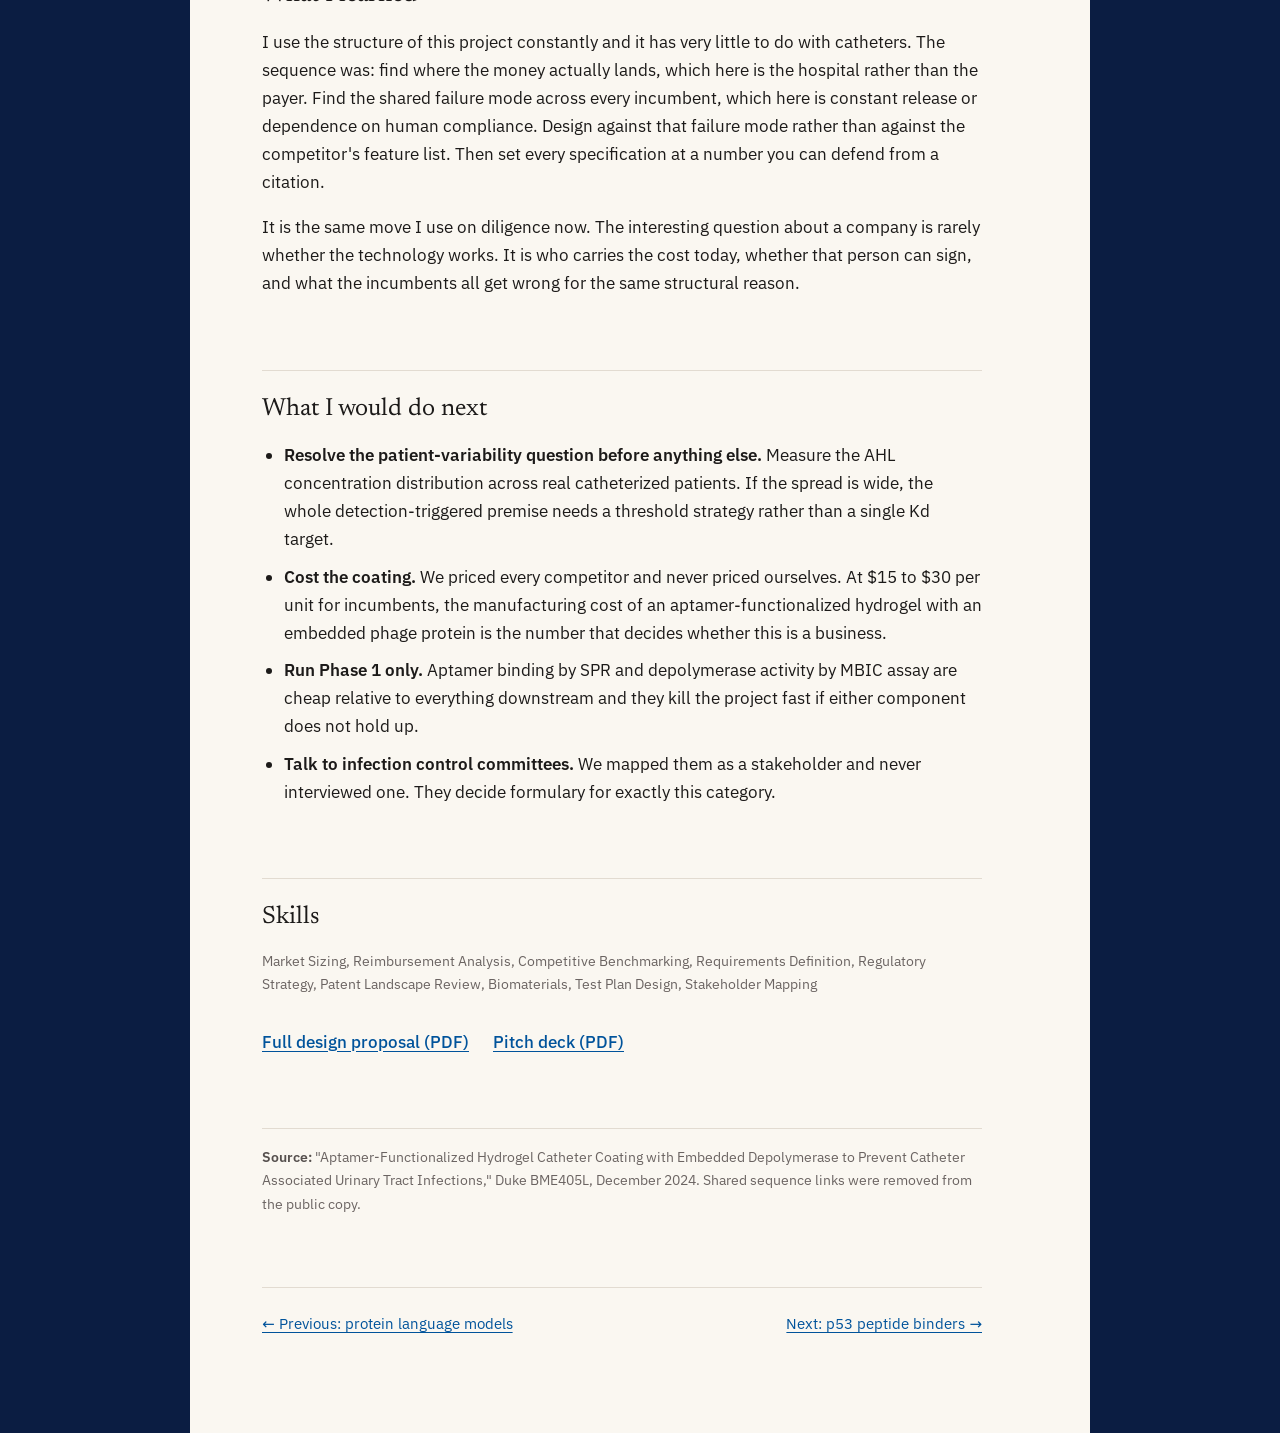
==== commit 64ea49cd: "Strip the template signals from the design Flatten the backdrop to one solid navy: no gradient, no n" ====
--- a/projects/cauti-coating.html
+++ b/projects/cauti-coating.html
@@ -3,13 +3,13 @@
 <head>
 <meta charset="utf-8">
 <meta name="viewport" content="width=device-width, initial-scale=1">
-<title>A catheter coating designed around who pays for the infection — Ishaan Mehrotra</title>
+<title>A catheter coating designed around who pays for the infection | Ishaan Mehrotra</title>
 <meta name="description" content="A smart hydrogel catheter coating that releases a biofilm-degrading enzyme only on detecting bacteria, with the device spec, regulatory path and six-phase test plan derived from reimbursement and market constraints.">
-<meta name="theme-color" content="#0A1A45">
+<meta name="theme-color" content="#0B1D42">
 <meta property="og:type" content="article">
-<meta property="og:title" content="A catheter coating designed around who pays for the infection — Ishaan Mehrotra">
+<meta property="og:title" content="A catheter coating designed around who pays for the infection | Ishaan Mehrotra">
 <meta property="og:description" content="A smart hydrogel catheter coating that releases a biofilm-degrading enzyme only on detecting bacteria, with the device spec, regulatory path and six-phase test plan derived from reimbursement and market constraints.">
-<meta property="og:image" content="../assets/img/card-cauti.jpg">
+<meta property="og:image" content="../assets/img/thumb-cauti.jpg">
 <meta name="twitter:card" content="summary_large_image">
 <link rel="icon" href="../assets/favicon.svg">
 <link rel="preload" href="../assets/fonts/newsreader-400.woff2" as="font" type="font/woff2" crossorigin>
@@ -35,7 +35,7 @@
 <main id="main" class="page">
   <p class="crumb"><a href="../index.html">Home</a> <span aria-hidden="true">/</span> <a href="../index.html#work">Featured work</a> <span aria-hidden="true">/</span> Catheter coating</p>
 
-  <p class="eyebrow">03 · Device strategy · Commercialization</p>
+  <p class="eyebrow">Device strategy and commercialization</p>
   <h1>A catheter coating designed around who pays for the infection</h1>
   <p class="lede">Catheter-associated urinary tract infections are about 30% of all healthcare-associated infections, and Medicare has not reimbursed the preventable ones since 2008. That rule decides who pays for prevention, so we started there and worked back to a specification, a regulatory path and a six-phase test plan. Nothing was built; every performance number here is a target.</p>
 
--- a/assets/style.css
+++ b/assets/style.css
@@ -1,25 +1,24 @@
 /* ============================================================
    Ishaan Mehrotra — portfolio
-   v3.1: one scrolling page. Duke navy backdrop, ivory paper.
-
-   1  Tokens
-   2  Base + utilities
-   3  Sticky nav and page shell
-   4  Buttons, chips, filters, cards, archive
-   5  Article pages (case studies)
-   6  Responsive
-   7  Print
-
-   Two numbers that have to stay in step: the sticky nav is 52px tall on
-   desktop and 82px on mobile, and .sec scroll-margin-top is 70px / 104px
-   so an anchored heading never lands underneath it.
+
+   1  Fonts
+   2  Tokens
+   3  Base
+   4  Nav and page shell
+   5  Home page sections
+   6  Case study pages
+   7  Responsive
+   8  Print
+
+   Two numbers that have to stay in step: the nav is 54px tall on desktop
+   and ~84px on mobile, and .sec scroll-margin-top is 70px / 92px so an
+   anchored heading never lands underneath it.
    ============================================================ */
 
-/* ---------- 0. Fonts (self-hosted) ---------- */
-/* Newsreader for display, IBM Plex Sans for text, IBM Plex Mono for labels.
-   Served from assets/fonts/ rather than Google Fonts: one less third party,
-   no external request to fail on a locked-down corporate network, and the
-   page renders in the real typefaces even offline. Latin subset, woff2. */
+/* ---------- 1. Fonts ---------- */
+/* Newsreader for headings, IBM Plex Sans for everything else. Served from
+   assets/fonts/ rather than Google Fonts: one less third party, nothing to
+   fail on a locked-down network, and the real faces render offline. */
 
 @font-face{font-family:"Newsreader";src:url("fonts/newsreader-400.woff2")format("woff2");
   font-weight:400;font-style:normal;font-display:swap}
@@ -34,75 +33,44 @@
   font-weight:500;font-style:normal;font-display:swap}
 @font-face{font-family:"IBM Plex Sans";src:url("fonts/ibm-plex-sans-600.woff2")format("woff2");
   font-weight:600;font-style:normal;font-display:swap}
-@font-face{font-family:"IBM Plex Sans";src:url("fonts/ibm-plex-sans-700.woff2")format("woff2");
-  font-weight:700;font-style:normal;font-display:swap}
-
-@font-face{font-family:"IBM Plex Mono";src:url("fonts/ibm-plex-mono-400.woff2")format("woff2");
-  font-weight:400;font-style:normal;font-display:swap}
-@font-face{font-family:"IBM Plex Mono";src:url("fonts/ibm-plex-mono-600.woff2")format("woff2");
-  font-weight:600;font-style:normal;font-display:swap}
-@font-face{font-family:"IBM Plex Mono";src:url("fonts/ibm-plex-mono-700.woff2")format("woff2");
-  font-weight:700;font-style:normal;font-display:swap}
-
-
-/* ---------- 1. Tokens ---------- */
+
+
+/* ---------- 2. Tokens ---------- */
 
 :root {
-  /* navy family — the backdrop. Anchored near Duke Navy (#012169), pulled a
-     little darker and a little less saturated so a full-screen field of it
-     does not vibrate. */
-  --navy-900: #061233;
-  --navy-800: #0A1A45;
-  --navy-700: #10295F;
-  --navy-600: #123070;
-  --navy-500: #1A4090;
-
-  /* paper family — the windows */
-  --ivory:   #F8F5EF;
-  --cream:   #EFE8DE;
-  --cream-2: #E6DDD1;
-
-  /* ink */
-  --ink:    #231F20;
-  --ink-2:  #5F595B;
-  --ink-3:  #6E6769;   /* muted metadata. AA on white 5.52, ivory 5.07, cream 4.54 */
-
-  /* accents. Gold stays the warm counterpoint on navy surfaces; links on the
-     ivory paper are Duke Blue. Every pair below clears WCAG AA. */
-  --gold:      #C3A477;   /* on navy: 6.45 to 8.02 */
-  --gold-deep: #7D5F2B;   /* section labels on ivory: 5.45 */
-  --link:      #00539B;   /* Duke Blue on ivory: 7.12 */
-  --link-hot:  #1565AE;   /* hover, on ivory: 5.51 */
-
-  /* on navy */
-  --on-navy:     #F2F6FC;
-  --on-navy-dim: #B9C8E0;
-
-  --border:      #DED5CB;
-  --border-soft: #EAE3D9;
-
-  /* type */
-  /* Self-hosted above. The fallbacks still matter for the brief moment
-     before the woff2 lands, and for anyone blocking web fonts entirely. */
+  /* One flat navy. No gradient: a single field reads as a margin around a
+     printed page rather than as a UI surface. */
+  --navy:      #0B1D42;
+  --navy-deep: #07142F;
+  --navy-ink:  #0B2F6B;   /* navy as type, on paper */
+
+  --paper:  #FAF7F1;
+  --cream:  #F1ECE3;
+
+  --ink:   #1C1A19;
+  --ink-2: #56504E;
+  --ink-3: #6B6462;
+
+  --link:     #00539B;
+  --link-hot: #15497E;
+
+  --on-navy:     #F4F7FC;
+  --on-navy-dim: #BCCAE2;
+
+  --border:      #E2DBD1;
+  --border-soft: #EDE7DE;
+
   --display: "Newsreader", "Iowan Old Style", "Palatino Linotype", Georgia, "Times New Roman", serif;
   --sans: "IBM Plex Sans", ui-sans-serif, system-ui, -apple-system, "Segoe UI", Roboto, "Helvetica Neue", Arial, sans-serif;
-  --mono: "IBM Plex Mono", ui-monospace, "SFMono-Regular", "Menlo", "Consolas", monospace;
-
-  /* space */
+
   --s1: 4px;  --s2: 8px;  --s3: 12px; --s4: 16px;
-  --s5: 24px; --s6: 32px; --s7: 48px; --s8: 64px; --s9: 96px;
-
-  --r:  12px;
-  --r-s: 8px;
-  --maxw: 760px;
-
-  --shadow-win: 0 1px 2px rgba(4,10,28,.28), 0 14px 34px -14px rgba(4,10,28,.55);
-  --shadow-lift: 0 2px 4px rgba(4,10,28,.22), 0 20px 42px -16px rgba(4,10,28,.6);
-
+  --s5: 24px; --s6: 32px; --s7: 48px; --s8: 72px; --s9: 96px;
+
+  --maxw: 720px;
   --ease: cubic-bezier(.22,.7,.3,1);
 }
 
-/* ---------- 2. Base ---------- */
+/* ---------- 3. Base ---------- */
 
 * { box-sizing: border-box; }
 
@@ -112,497 +80,360 @@
 body {
   margin: 0;
   min-height: 100vh;
-  color: var(--on-navy);
-  background-color: var(--navy-700);
+  background: var(--navy);
+  color: var(--ink);
   font-family: var(--sans);
-  font-size: 16.5px;
-  line-height: 1.62;
+  font-size: 17px;
+  line-height: 1.65;
   -webkit-font-smoothing: antialiased;
-  text-rendering: optimizeLegibility;
-}
-
-/* Backdrop: a soft radial lift, a vignette, and a fine grain.
-   All CSS — no image request, no layout shift. */
-body::before {
-  content: "";
-  position: fixed; inset: 0; z-index: -2; pointer-events: none;
-  background:
-    radial-gradient(115% 90% at 24% -12%, #23498F 0%, var(--navy-600) 24%, var(--navy-700) 50%, var(--navy-800) 78%, var(--navy-900) 100%);
-}
-body::after {
-  content: "";
-  position: fixed; inset: 0; z-index: -1; pointer-events: none;
-  opacity: .28;
-  background-image: url("data:image/svg+xml,%3Csvg xmlns='http://www.w3.org/2000/svg' width='160' height='160'%3E%3Cfilter id='n'%3E%3CfeTurbulence type='fractalNoise' baseFrequency='.85' numOctaves='3' stitchTiles='stitch'/%3E%3CfeColorMatrix type='saturate' values='0'/%3E%3C/filter%3E%3Crect width='160' height='160' filter='url(%23n)' opacity='.3'/%3E%3C/svg%3E");
 }
 
 a { color: var(--link); text-decoration-thickness: 1px; text-underline-offset: 3px; }
 a:hover { color: var(--link-hot); }
 
-:focus-visible {
-  outline: 2.5px solid var(--gold);
-  outline-offset: 2px;
-  border-radius: 3px;
-}
+:focus-visible { outline: 2.5px solid var(--link); outline-offset: 2px; }
 
 .skip {
   position: absolute; left: -9999px; top: 0; z-index: 999;
-  background: var(--gold); color: var(--ink);
-  padding: 10px 18px; font-family: var(--mono); font-weight: 700; font-size: 14px;
+  background: var(--paper); color: var(--ink);
+  padding: 10px 18px; font-weight: 600; font-size: 15px;
 }
 .skip:focus { left: 10px; top: 10px; }
 
-.visually-hidden {
-  position: absolute; width: 1px; height: 1px; margin: -1px; padding: 0;
-  overflow: hidden; clip: rect(0 0 0 0); white-space: nowrap; border: 0;
-}
-
-/* ---------- 3. Sticky nav and page shell ---------- */
+.muted { color: var(--ink-2); }
+.small { font-size: .9rem; }
+
+/* ---------- 4. Nav and page shell ---------- */
 
 .nav {
   position: sticky; top: 0; z-index: 60;
-  display: flex; align-items: center; gap: var(--s5);
-  padding: 0 var(--s5); height: 52px;
-  background: rgba(6,18,51,.93);
-  backdrop-filter: saturate(150%) blur(8px);
-  -webkit-backdrop-filter: saturate(150%) blur(8px);
-  border-bottom: 1px solid rgba(195,164,119,.26);
+  display: flex; align-items: baseline; gap: var(--s6);
+  padding: 0 var(--s6); height: 54px;
+  background: var(--navy);
+  border-bottom: 1px solid rgba(244,247,252,.14);
   color: var(--on-navy);
 }
-.nav__brand {
-  font-family: var(--mono); font-size: 12.5px; font-weight: 600;
-  letter-spacing: .15em; text-transform: uppercase; white-space: nowrap;
-}
+.nav__brand { font-family: var(--display); font-size: 1.14rem; white-space: nowrap; }
 .nav__brand a { color: var(--on-navy); text-decoration: none; }
-.nav__brand a:hover { color: var(--gold); }
-.nav__links { display: flex; gap: var(--s1); list-style: none; margin: 0 0 0 var(--s4); padding: 0; flex-wrap: wrap; }
+.nav__brand a:hover { color: #fff; }
+.nav__links {
+  display: flex; gap: var(--s5); list-style: none;
+  margin: 0; padding: 0; flex-wrap: wrap;
+}
 .nav__links a {
-  display: block; padding: 6px 11px; border-radius: 6px; text-decoration: none;
-  font-size: 14px; color: var(--on-navy-dim);
-  transition: background .16s var(--ease), color .16s var(--ease);
-}
-.nav__links a:hover { background: rgba(255,248,240,.1); color: var(--on-navy); }
-.nav__links a[aria-current="true"] { color: var(--gold); background: rgba(195,164,119,.12); }
-.nav__toggle { display: none; }
-
-/* the paper sheet everything sits on */
+  display: block; padding: 2px 0; text-decoration: none;
+  font-size: 14.5px; color: var(--on-navy-dim);
+  transition: color .16s var(--ease);
+}
+.nav__links a:hover { color: #fff; }
+/* Active section: a rule under the word. No pill, no second accent colour. */
+.nav__links a[aria-current="true"] { color: #fff; box-shadow: inset 0 -2px 0 0 #fff; }
+
+/* The page sits in the navy like a sheet of paper on a desk: square corners,
+   no shadow, no rounding. The navy only shows at the left and right margins. */
 .sheet {
-  max-width: 1080px; margin: var(--s5) auto var(--s7);
-  background: var(--ivory); color: var(--ink);
-  border-radius: var(--r); box-shadow: var(--shadow-win);
-  overflow: hidden; position: relative;
-}
-.sheet::before {
-  content: ""; position: absolute; inset: 0 0 auto 0; height: 4px; z-index: 2;
-  background: linear-gradient(90deg, var(--navy-700), var(--gold) 58%, var(--navy-600));
-}
-.sec { padding: var(--s8) var(--s8); border-top: 1px solid var(--border); scroll-margin-top: 70px; }
+  max-width: 1080px; margin: 0 auto;
+  background: var(--paper); color: var(--ink);
+}
+
+.sec { padding: var(--s8); border-top: 1px solid var(--border); scroll-margin-top: 70px; }
 .sec:first-child { border-top: 0; }
 .sec__head { margin: 0 0 var(--s6); }
-.sec__label {
-  font-family: var(--mono); font-size: 11px; letter-spacing: .18em; text-transform: uppercase;
-  color: var(--gold-deep); font-weight: 700; margin: 0 0 var(--s2);
-}
 .sec h2 {
   font-family: var(--display); font-weight: 400;
-  font-size: clamp(1.6rem, 3.2vw, 2.25rem); line-height: 1.12; letter-spacing: -.01em;
+  font-size: clamp(1.55rem, 3vw, 2.1rem); line-height: 1.14; letter-spacing: -.01em;
   margin: 0; color: var(--ink);
 }
-.sec h2 + p { margin-top: var(--s3); color: var(--ink-2); max-width: 64ch; }
-
-/* ---------- hero ---------- */
-.hero { display: grid; grid-template-columns: 1.35fr .9fr; gap: var(--s7); align-items: start; }
-/* The intro runs long, so the portrait tracks down beside it rather than
-   floating in the middle of a tall column. Falls back to top-aligned
-   wherever position:sticky is unsupported. */
-
-.hero__eyebrow {
-  font-family: var(--mono); font-size: 11px; letter-spacing: .12em;
-  text-transform: uppercase; color: var(--gold-deep); margin: 0 0 var(--s3);
-}
+.sec h2 + p { margin: var(--s3) 0 0; color: var(--ink-2); max-width: 62ch; }
+
+/* ---------- 5. Home page sections ---------- */
+
+/* ----- hero ----- */
+.hero { display: grid; grid-template-columns: 1.25fr .9fr; gap: var(--s7); align-items: start; }
 .hero h1 {
   font-family: var(--display); font-weight: 400;
-  font-size: clamp(2.5rem, 5.4vw, 4rem); line-height: 1.0; letter-spacing: -.015em;
-  margin: 0 0 var(--s3);
-}
-.hero__tag { font-size: clamp(1.08rem, 2vw, 1.22rem); line-height: 1.45; margin: 0 0 var(--s5); max-width: 48ch; color: var(--ink); }
-.hero p { color: var(--ink-2); margin: 0 0 var(--s4); max-width: 56ch; font-size: .97rem; }
-.hero__photo {
-  border-radius: var(--r); overflow: hidden; border: 1px solid var(--border); background: var(--cream);
-  position: sticky; top: 76px;
-}
+  font-size: clamp(2.6rem, 5.5vw, 4.1rem); line-height: 1.02; letter-spacing: -.015em;
+  margin: 0 0 var(--s4);
+}
+.hero__tag {
+  font-size: clamp(1.1rem, 2vw, 1.26rem); line-height: 1.5;
+  margin: 0 0 var(--s5); max-width: 46ch; color: var(--ink);
+}
+.hero p { color: var(--ink-2); margin: 0 0 var(--s4); max-width: 56ch; }
 .hero__photo img { width: 100%; height: auto; display: block; }
 
-
-/* ---------- image bands ---------- */
-.band { position: relative; line-height: 0; margin: 0; max-width: none; background: var(--navy-800); }
-.band img { width: 100%; height: 100%; object-fit: cover; display: block; max-height: 320px; }
+/* Plain text links, spaced. Buttons with borders and a fill were doing the
+   work that an underline does. */
+.linkrow {
+  display: flex; flex-wrap: wrap; gap: var(--s2) var(--s5);
+  margin: var(--s6) 0 0; padding: 0; list-style: none;
+}
+.linkrow a { color: var(--link); font-weight: 500; }
+.linkrow a:hover { color: var(--link-hot); }
+
+/* ----- image bands ----- */
+.band { margin: 0; background: var(--navy-deep); }
+.band img { width: 100%; height: 100%; max-height: 300px; object-fit: cover; display: block; }
+/* Caption under the picture rather than inside a dark scrim over it. */
 .band figcaption {
-  position: absolute; left: 0; right: 0; bottom: 0;
-  padding: var(--s6) var(--s8) var(--s4);
-  background: linear-gradient(transparent, rgba(4,10,28,.82));
-  color: var(--on-navy); font-family: var(--mono); font-size: 12px; line-height: 1.5;
-}
-.band--tall img { max-height: 400px; }
-
-/* ---------- experience / leadership ---------- */
-.roles { list-style: none; margin: 0; padding: 0; }
-.roles > li { padding: 0 0 var(--s5); margin: 0 0 var(--s5); border-bottom: 1px solid var(--border-soft); }
-.roles > li:last-child { border-bottom: 0; padding-bottom: 0; margin-bottom: 0; }
-.role__top { display: flex; flex-wrap: wrap; align-items: baseline; gap: var(--s2) var(--s3); margin-bottom: 2px; }
-.role__title { font-weight: 650; font-size: 1.06rem; color: var(--ink); }
-.role__when { font-family: var(--mono); font-size: 11.5px; color: var(--ink-3); margin-left: auto; white-space: nowrap; }
-.role__org { color: var(--navy-700); font-weight: 600; font-size: .95rem; margin: 0 0 var(--s3); }
-.roles ul { margin: 0 0 var(--s3); padding-left: 20px; }
-.roles li li, .roles ul li { margin: 0 0 .45em; color: var(--ink-2); font-size: .95rem; }
-.taglist { display: flex; flex-wrap: wrap; gap: 6px; list-style: none; padding: 0; margin: 0; }
-.taglist li {
-  font-family: var(--mono); font-size: 10.5px; letter-spacing: .02em;
-  padding: 4px 9px; border-radius: 20px;
-  background: var(--cream); color: var(--ink-2); border: 1px solid var(--border);
-}
-
-/* ---------- skills ---------- */
-.skills { display: grid; grid-template-columns: repeat(2, minmax(0,1fr)); gap: var(--s5); }
-.skillgroup h3 {
-  font-family: var(--mono); font-size: 11px; letter-spacing: .15em; text-transform: uppercase;
-  color: var(--gold-deep); font-weight: 700; margin: 0 0 var(--s3);
-  padding-bottom: 7px; border-bottom: 1px solid var(--border-soft);
-}
-.skillgroup .taglist li { background: #fff; }
-
-/* ---------- education ---------- */
-.edu { display: flex; gap: var(--s5); align-items: flex-start; flex-wrap: wrap; }
-/* The seal is a transparent PNG, so it sits on the paper with no frame. */
-.edu__seal { flex: none; width: 120px; }
+  padding: var(--s3) var(--s8); background: var(--paper);
+  color: var(--ink-3); font-size: .86rem;
+}
+
+/* ----- education ----- */
+.edu { display: flex; gap: var(--s6); align-items: flex-start; flex-wrap: wrap; }
+.edu__seal { flex: none; width: 104px; }
 .edu__seal img { width: 100%; height: auto; display: block; }
 .edu__body { flex: 1; min-width: 260px; }
-.edu__body h3 { margin: 0 0 2px; font-size: 1.05rem; }
-.edu__body p { margin: 0 0 var(--s3); color: var(--ink-2); font-size: .95rem; }
-
-/* ---------- photo grid ---------- */
-.photos { display: grid; grid-template-columns: repeat(2, 1fr); gap: var(--s4); }
-/* ---------- publication ---------- */
-.pub { max-width: 820px; }
-.pub h3 { margin: 0 0 var(--s2); font-family: var(--display); font-weight: 400; font-size: 1.35rem; line-height: 1.2; }
+.edu__body h3 { margin: 0 0 1px; font-size: 1.05rem; font-weight: 600; }
+.edu__body p { margin: 0 0 var(--s4); color: var(--ink-2); font-size: .95rem; }
+
+/* ----- experience and leadership ----- */
+.roles { list-style: none; margin: 0; padding: 0; }
+.roles > li { padding: 0 0 var(--s6); margin: 0 0 var(--s6); border-bottom: 1px solid var(--border-soft); }
+.roles > li:last-child { border-bottom: 0; padding-bottom: 0; margin-bottom: 0; }
+.role__top { display: flex; flex-wrap: wrap; align-items: baseline; gap: var(--s2) var(--s4); }
+.role__title { font-weight: 600; font-size: 1.08rem; color: var(--ink); }
+.role__when { font-size: .88rem; color: var(--ink-3); margin-left: auto; white-space: nowrap; }
+/* Ink, not navy: blue non-link text beside real links reads as a dead link. */
+.role__org { color: var(--ink); font-weight: 500; font-size: .96rem; margin: 0 0 var(--s3); }
+.roles ul { margin: 0 0 var(--s3); padding-left: 20px; list-style: disc; }
+.roles li li, .roles ul li { margin: 0 0 .5em; color: var(--ink-2); font-size: .96rem; }
+.roles .taglist { padding-left: 0; list-style: none; }
+
+/* Skill lists read as a sentence, not as a row of pills. The comma comes
+   from CSS so the markup stays a list for screen readers. */
+.taglist { display: block; margin: 0; padding: 0; list-style: none; font-size: .89rem; color: var(--ink-3); }
+.taglist li { display: inline; }
+.taglist li::after { content: ", "; }
+.taglist li:last-child::after { content: ""; }
+
+/* ----- featured work ----- */
+.work { list-style: none; margin: 0; padding: 0; }
+.work > li { border-top: 1px solid var(--border-soft); }
+.work > li:first-child { border-top: 0; }
+/* The first project runs wide, the rest are rows. Six identical tiles is the
+   shape a template makes; a lead item and a list is the shape an editor makes. */
+.work a {
+  display: grid; grid-template-columns: 300px 1fr; gap: var(--s6); align-items: start;
+  padding: var(--s6) 0; text-decoration: none; color: inherit;
+}
+.work > li:first-child a { padding-top: 0; }
+.work__lead a { grid-template-columns: 1fr; gap: var(--s5); }
+
+/* No fixed aspect box. These are real figures out of the papers, so they get
+   their own proportions and the whole thing shows: a 16:9 crop was cutting
+   the axis labels and half the legend off every one. The varying heights are
+   the point, not a defect. */
+.work__img { display: block; background: #fff; border: 1px solid var(--border-soft); align-self: start; }
+.work__img img { width: 100%; height: auto; display: block; }
+.work__lead .work__img { max-width: 660px; }
+.work__txt { display: block; }
+.work__t {
+  display: block;
+  font-family: var(--display); font-weight: 400; font-size: 1.5rem; line-height: 1.18;
+  margin: 0 0 var(--s3); color: var(--ink);
+  transition: color .16s var(--ease);
+}
+.work__lead .work__t { font-size: 1.85rem; }
+.work a:hover .work__t { color: var(--navy-ink); }
+.work__d { display: block; margin: 0 0 var(--s3); color: var(--ink-2); font-size: .98rem; }
+.work__note { display: block; margin: 0; color: var(--ink-3); font-size: .9rem; }
+.work__go { display: inline-block; margin-top: var(--s4); color: var(--link); font-size: .93rem; }
+.work a:hover .work__go { color: var(--link-hot); text-decoration: underline; }
+
+/* ----- publication ----- */
+.pub { max-width: 780px; }
+.pub h3 { margin: 0 0 var(--s2); font-family: var(--display); font-weight: 400; font-size: 1.4rem; line-height: 1.22; }
 .pub h3 a { color: var(--ink); text-decoration-color: var(--border); }
 .pub h3 a:hover { color: var(--link); text-decoration-color: currentColor; }
-.pub__meta { font-family: var(--mono); font-size: 11.5px; color: var(--ink-3); line-height: 1.7; margin: 0 0 var(--s5); }
+.pub__meta { font-size: .9rem; color: var(--ink-3); line-height: 1.6; margin: 0 0 var(--s5); }
 .pub__meta strong { color: var(--ink); }
 .pub > p { margin: 0 0 var(--s4); }
 .pub .callout { margin: var(--s5) 0; }
-.pub .btnrow { margin-top: var(--s5); }
-
+
+/* ----- skills ----- */
+.skills { display: grid; grid-template-columns: repeat(2, minmax(0,1fr)); gap: var(--s5) var(--s7); }
+.skillgroup h3 { font-size: .96rem; font-weight: 600; color: var(--ink); margin: 0 0 var(--s1); }
+
+/* ----- photo grid ----- */
+.photos { display: grid; grid-template-columns: repeat(2, 1fr); gap: var(--s5); }
 .photos figure { margin: 0; }
 .photos img {
   /* height:auto is load-bearing. The width/height attributes on the <img>
      land as presentational hints, and a non-auto height makes the browser
-     ignore aspect-ratio entirely — the photos render at their full pixel
-     height, stretched. */
+     ignore aspect-ratio entirely, so the photos render stretched. */
   width: 100%; height: auto; aspect-ratio: 4/3; object-fit: cover; display: block;
-  border-radius: var(--r-s); border: 1px solid var(--border);
-}
-.photos figcaption { font-family: var(--mono); font-size: 11.5px; color: var(--ink-2); margin-top: 7px; line-height: 1.5; }
-
-/* ---------- contact ---------- */
-.sec--contact { text-align: center; background: var(--cream); }
-.sec--contact h2 { max-width: 20ch; margin: 0 auto var(--s3); }
-.sec--contact p { margin: 0 auto var(--s5); max-width: 58ch; color: var(--ink-2); }
-.sec--contact .btnrow { justify-content: center; }
+}
+.photos figcaption { font-size: .86rem; color: var(--ink-3); margin-top: var(--s2); }
+
+/* ----- archive ----- */
+.archive__group { margin: 0 0 var(--s6); }
+.archive__group:last-child { margin-bottom: 0; }
+.archive__group > h3 { margin: 0 0 var(--s2); font-size: .96rem; font-weight: 600; color: var(--ink); }
+.archive__item { padding: var(--s4) 0; border-top: 1px solid var(--border-soft); }
+.archive__item strong { font-weight: 600; display: block; color: var(--ink); }
+.archive__meta { font-size: .86rem; color: var(--ink-3); }
+.archive__item p { margin: 2px 0 0; font-size: .94rem; color: var(--ink-2); }
+
+/* ----- contact ----- */
+.sec--contact { background: var(--cream); }
+.sec--contact p { max-width: 54ch; color: var(--ink-2); }
 .footnote {
-  margin: var(--s7) 0 0; padding-top: var(--s4); border-top: 1px solid var(--border);
-  font-family: var(--mono); font-size: 11.5px; color: var(--ink-3);
-}
-/* ---------- 4. Buttons, chips, filters, cards, archive ---------- */
-
-.eyebrow {
-  font-family: var(--mono); font-size: 11px; letter-spacing: .18em;
-  text-transform: uppercase; color: var(--gold-deep); margin: 0 0 var(--s2);
-}
-.muted { color: var(--ink-2); }
-.small { font-size: .9rem; }
-.rule { border: 0; border-top: 1px solid var(--border-soft); margin: var(--s5) 0; }
-
-.chips { display: flex; flex-wrap: wrap; gap: 6px; list-style: none; margin: 0 0 var(--s4); padding: 0; }
-.chips li {
-  font-family: var(--mono); font-size: 11.5px; letter-spacing: .02em;
-  padding: 5px 10px; border-radius: 30px;
-  background: var(--cream); color: var(--ink-2); border: 1px solid var(--border);
-}
-
-.btnrow { display: flex; flex-wrap: wrap; gap: var(--s3); margin: var(--s5) 0 0; }
-.btn {
-  display: inline-flex; align-items: center; gap: 7px;
-  font-family: var(--mono); font-size: 12.5px; letter-spacing: .02em;
-  padding: 11px 17px; border-radius: var(--r-s); text-decoration: none;
-  border: 1px solid var(--border); color: var(--ink); background: #fff;
-  transition: background .18s var(--ease), color .18s var(--ease),
-              border-color .18s var(--ease), transform .18s var(--ease);
-}
-.btn:hover { border-color: var(--navy-700); color: var(--navy-700); transform: translateY(-1px); }
-.btn--solid { background: var(--navy-700); color: var(--on-navy); border-color: var(--navy-700); font-weight: 600; }
-.btn--solid:hover { background: var(--navy-600); border-color: var(--navy-600); color: var(--on-navy); }
-.btn--gold { background: var(--gold); border-color: var(--gold); color: var(--navy-900); font-weight: 600; }
-.btn--gold:hover { background: #D4B98E; border-color: #D4B98E; color: var(--navy-900); }
-
-.filters {
-  display: flex; flex-wrap: wrap; gap: var(--s2); list-style: none;
-  margin: 0 0 var(--s5); padding: 0 0 var(--s4); border-bottom: 1px solid var(--border-soft);
-}
-.filters__label {
-  font-family: var(--mono); font-size: 10.5px; letter-spacing: .16em; text-transform: uppercase;
-  color: var(--ink-3); align-self: center; margin-right: var(--s1);
-}
-.filter {
-  font-family: var(--mono); font-size: 12px; cursor: pointer;
-  padding: 6px 12px; border-radius: 30px;
-  border: 1px solid var(--border); background: transparent; color: var(--ink-2);
-  transition: background .16s var(--ease), color .16s var(--ease), border-color .16s var(--ease);
-}
-.filter:hover { border-color: var(--navy-500); color: var(--navy-700); }
-.filter[aria-pressed="true"] { background: var(--navy-700); border-color: var(--navy-700); color: var(--on-navy); }
-.filter-empty { color: var(--ink-2); font-style: italic; margin: var(--s4) 0 0; }
-
-.cards { list-style: none; margin: 0; padding: 0; display: grid; gap: var(--s4); }
-.cards--2 { grid-template-columns: repeat(2, minmax(0, 1fr)); }
-.cards li[hidden] { display: none; }
-.card {
-  display: flex; flex-direction: column; height: 100%;
-  background: #fff; border: 1px solid var(--border); border-radius: var(--r-s);
-  text-decoration: none; color: inherit; overflow: hidden;
-  transition: transform .22s var(--ease), box-shadow .22s var(--ease), border-color .22s var(--ease);
-}
-.card:hover, .card:focus-visible {
-  transform: translateY(-3px);
-  border-color: var(--navy-500);
-  box-shadow: 0 10px 26px -12px rgba(6,18,51,.42);
-}
-.card__media {
-  aspect-ratio: 16 / 9; background: var(--cream); overflow: hidden;
-  border-bottom: 1px solid var(--border-soft);
-}
-.card__media img {
-  width: 100%; height: 100%; object-fit: cover; object-position: center;
-  display: block; transition: transform .45s var(--ease);
-}
-.card:hover .card__media img { transform: scale(1.035); }
-.card__body { padding: var(--s4) var(--s4) var(--s5); display: flex; flex-direction: column; flex: 1; }
-.card__n {
-  font-family: var(--mono); font-size: 10.5px; letter-spacing: .15em;
-  text-transform: uppercase; color: var(--gold-deep); margin-bottom: 5px;
-}
-.card__t {
-  font-family: var(--display); font-weight: 400; font-size: 1.3rem; line-height: 1.18;
-  color: var(--ink); margin: 0 0 var(--s2);
-}
-.card:hover .card__t { color: var(--navy-700); }
-.card__d { font-size: .93rem; color: var(--ink-2); line-height: 1.52; margin: 0 0 var(--s3); }
-.card__meta {
-  margin-top: auto; padding-top: var(--s3); border-top: 1px solid var(--border-soft);
-  font-size: 11.5px; color: var(--ink-2); line-height: 1.5;
-  display: flex; flex-direction: column; gap: 5px;
-}
-.card__meta b {
-  display: block; color: var(--ink-3); font-weight: 600;
-  font-family: var(--mono); font-size: 9.5px; letter-spacing: .14em; text-transform: uppercase;
-  margin-bottom: 1px;
-}
-.card__more {
-  font-family: var(--mono); font-size: 11.5px; color: var(--link);
-  margin-top: var(--s3); display: inline-flex; align-items: center; gap: 5px;
-}
-.card:hover .card__more { color: var(--link-hot); }
-.card:hover .card__more .arw { transform: translateX(3px); }
-.card__more .arw { transition: transform .22s var(--ease); }
-
-.archive__group { margin: 0 0 var(--s5); }
-.archive__group > h3 {
-  margin: 0 0 var(--s2); font-family: var(--mono); font-size: 11px;
-  letter-spacing: .16em; text-transform: uppercase; color: var(--gold-deep); font-weight: 700;
-}
-.archive__group ul { list-style: none; margin: 0; padding: 0; }
-.archive__item { padding: var(--s3) 0; border-top: 1px solid var(--border-soft); }
-.archive__item[hidden] { display: none; }
-.archive__item strong { font-weight: 600; display: block; color: var(--ink); }
-.archive__meta { font-family: var(--mono); font-size: 11px; color: var(--ink-3); }
-.archive__item p { margin: 4px 0 0; font-size: .92rem; color: var(--ink-2); }
-
-
-/* ---------- 5. Article pages ---------- */
-
-body.article { background-color: var(--navy-800); }
+  margin: var(--s8) 0 0; padding-top: var(--s4); border-top: 1px solid var(--border);
+  font-size: .88rem; color: var(--ink-3);
+}
+
+/* ---------- 6. Case study pages ---------- */
+
+body.article { background: var(--navy); }
 .page {
-  max-width: 900px; margin: var(--s6) auto var(--s9);
-  background: var(--ivory); color: var(--ink);
-  border-radius: var(--r); box-shadow: var(--shadow-win);
+  max-width: 900px; margin: 0 auto;
+  background: var(--paper); color: var(--ink);
   padding: var(--s8) var(--s8) var(--s9);
-  position: relative; overflow: hidden;
-}
-.page::before {
-  content: ""; position: absolute; inset: 0 0 auto 0; height: 4px;
-  background: linear-gradient(90deg, var(--navy-700), var(--gold) 58%, var(--navy-600));
-}
-.page > * { max-width: var(--maxw); margin-left: auto; margin-right: auto; }
-
-.crumb { font-family: var(--mono); font-size: 12px; margin: 0 0 var(--s5); color: var(--ink-3); }
+}
+/* Flush left, not centred in the measure. Headings set margin:x 0 and so
+   lost the auto margins, which left them 18px off every paragraph. */
+.page > * { max-width: var(--maxw); }
+
+.crumb { font-size: .9rem; margin: 0 0 var(--s6); color: var(--ink-3); }
 .crumb a { color: var(--ink-2); text-decoration: none; }
-.crumb a:hover { color: var(--link); }
+.crumb a:hover { color: var(--link); text-decoration: underline; }
+
+.eyebrow { font-size: .9rem; color: var(--ink-3); margin: 0 0 var(--s2); }
 
 .page h1 {
   font-family: var(--display); font-weight: 400;
-  font-size: clamp(2rem, 4.6vw, 3rem); line-height: 1.07; letter-spacing: -.012em;
+  font-size: clamp(2rem, 4.6vw, 3rem); line-height: 1.08; letter-spacing: -.012em;
   margin: 0 0 var(--s4); color: var(--ink);
 }
-.page .lede { font-size: 1.14rem; line-height: 1.58; color: var(--ink); margin-bottom: var(--s6); }
+.page .lede { font-size: 1.16rem; line-height: 1.56; color: var(--ink); margin-bottom: var(--s7); }
 
 .page h2 {
-  font-family: var(--mono); font-size: 12px; letter-spacing: .17em; text-transform: uppercase;
-  color: var(--gold-deep); font-weight: 700;
-  border-top: 1px solid var(--border); padding-top: var(--s4);
+  font-family: var(--display); font-weight: 400; font-size: 1.55rem; line-height: 1.2;
+  color: var(--ink);
+  border-top: 1px solid var(--border); padding-top: var(--s5);
   margin: var(--s8) 0 var(--s4);
 }
-.page h3 { font-size: 1.04rem; margin: var(--s6) 0 var(--s3); font-weight: 650; }
+.page h3 { font-size: 1.04rem; margin: var(--s6) 0 var(--s3); font-weight: 600; }
 
 /* at a glance */
 .glance {
   display: grid; grid-template-columns: repeat(auto-fit, minmax(186px, 1fr));
-  gap: 0; background: #fff;
-  border: 1px solid var(--border); border-radius: var(--r-s); overflow: hidden;
-  margin: 0 auto var(--s7); max-width: 100%;
-}
-/* Inset shadows draw the internal rules. Trailing lines on the last row and
-   column sit under the container border, and empty grid tracks stay white,
-   so an odd number of fields never leaves a visible gap. */
-.glance > div {
-  background: #fff; padding: var(--s3) var(--s4) var(--s4);
-  box-shadow: inset -1px -1px 0 0 var(--border);
-}
-.glance dd { hyphens: auto; }
-.glance dt {
-  font-family: var(--mono); font-size: 10px; letter-spacing: .15em; text-transform: uppercase;
-  color: var(--ink-3); margin: 0 0 4px;
-}
-.glance dd { margin: 0; font-size: .92rem; line-height: 1.45; color: var(--ink); }
+  gap: var(--s5) var(--s6);
+  border-top: 1px solid var(--border); border-bottom: 1px solid var(--border);
+  padding: var(--s5) 0; margin: 0 0 var(--s7); max-width: 100%;
+}
+.glance > div { background: none; padding: 0; }
+.glance dt { font-size: .84rem; color: var(--ink-3); margin: 0 0 2px; }
+.glance dd { margin: 0; font-size: .95rem; line-height: 1.5; color: var(--ink); hyphens: auto; }
 .glance .wide { grid-column: 1 / -1; }
 
 /* Scoped to .page on purpose: the home page's full-bleed photo bands are
-   figures too, and an unscoped `figure` rule clamps them to the text measure. */
-.page figure { margin: var(--s6) auto; max-width: var(--maxw); }
-.page figure img {
-  width: 100%; height: auto; display: block;
-  border: 1px solid var(--border); border-radius: var(--r-s); background: #fff;
-}
-.page figcaption {
-  font-size: .85rem; color: var(--ink-2); margin-top: var(--s2);
-  font-family: var(--mono); line-height: 1.55;
-}
-.figrow { display: grid; grid-template-columns: 1fr 1fr; gap: var(--s4); margin: var(--s6) auto; max-width: var(--maxw); align-items: start; }
+   figures too, and an unscoped rule clamps them to the text measure. */
+.page figure { margin: var(--s7) 0; max-width: var(--maxw); }
+.page figure img { width: 100%; height: auto; display: block; border: 1px solid var(--border-soft); }
+.page figcaption { font-size: .88rem; color: var(--ink-3); margin-top: var(--s2); line-height: 1.55; }
+.figrow { display: grid; grid-template-columns: 1fr 1fr; gap: var(--s5); margin: var(--s7) 0; max-width: var(--maxw); align-items: start; }
 .page .figrow figure { margin: 0; max-width: none; }
-
-/* wide figures break the measure, on purpose */
 .page figure.wide { max-width: 100%; }
 
 blockquote.pull {
-  margin: var(--s6) auto; padding: var(--s4) var(--s5);
-  border-left: 3px solid var(--navy-700); background: var(--cream);
-  border-radius: 0 var(--r-s) var(--r-s) 0;
-  font-family: var(--display); font-size: 1.28rem; line-height: 1.35; color: var(--ink);
+  margin: var(--s7) 0; padding: 0 0 0 var(--s5);
+  border-left: 2px solid var(--navy-ink);
+  font-family: var(--display); font-size: 1.32rem; line-height: 1.38; color: var(--ink);
 }
 blockquote.pull p { margin: 0; }
 
 .callout {
-  margin: var(--s6) auto; padding: var(--s4) var(--s5);
-  background: #fff; border: 1px solid var(--border); border-left: 3px solid var(--gold);
-  border-radius: 0 var(--r-s) var(--r-s) 0;
-}
-.callout h3 { margin: 0 0 var(--s2); font-size: .97rem; }
+  margin: var(--s7) 0; padding: var(--s4) var(--s5);
+  background: var(--cream); border-left: 2px solid var(--navy-ink);
+}
+.callout h3 { margin: 0 0 var(--s2); font-size: .98rem; }
 .callout p:last-child, .callout ul:last-child { margin-bottom: 0; }
 
 ul.tight, ol.tight { padding-left: 22px; }
 ul.tight li, ol.tight li { margin: 0 0 .55em; }
 
-.tags { display: flex; flex-wrap: wrap; gap: 6px; list-style: none; padding: 0; margin: var(--s3) auto 0; }
-.tags li {
-  font-family: var(--mono); font-size: 11px; padding: 4px 10px;
-  border: 1px solid var(--border); border-radius: 20px; color: var(--ink-2); background: #fff;
-}
+.tags { display: block; margin: var(--s4) 0 0; padding: 0; list-style: none; font-size: .89rem; color: var(--ink-3); }
+.tags li { display: inline; }
+.tags li::after { content: ", "; }
+.tags li:last-child::after { content: ""; }
+
+/* Document links on the case studies. Plain links in a row: the bordered
+   pill buttons they used to be were doing an underline's job. */
+.btnrow { display: flex; flex-wrap: wrap; gap: var(--s2) var(--s5); margin: var(--s6) 0 0; }
+.btn { color: var(--link); font-weight: 500; text-decoration: underline; text-underline-offset: 3px; }
+.btn:hover { color: var(--link-hot); }
 
 .pagenav {
   display: flex; justify-content: space-between; gap: var(--s4); flex-wrap: wrap;
-  margin: var(--s8) auto 0; padding-top: var(--s5); border-top: 1px solid var(--border);
-  font-family: var(--mono); font-size: 12.5px;
+  margin: var(--s8) 0 0; padding-top: var(--s5); border-top: 1px solid var(--border);
+  font-size: .94rem;
 }
 
 .sourcenote {
-  margin: var(--s7) auto 0; padding: var(--s4) var(--s5);
-  border: 1px dashed var(--border); border-radius: var(--r-s);
-  font-size: .86rem; color: var(--ink-2); background: var(--cream);
-}
-.sourcenote strong { color: var(--ink); }
-
-/* ---------- 6. Responsive ---------- */
-
-@media (max-width: 1040px) {
-  .cards--2 { grid-template-columns: 1fr; }
-}
+  margin: var(--s8) 0 0; padding-top: var(--s4);
+  border-top: 1px solid var(--border);
+  font-size: .89rem; color: var(--ink-3);
+}
+.sourcenote strong { color: var(--ink-2); }
+
+/* ---------- 7. Responsive ---------- */
 
 @media (max-width: 1000px) {
-  /* Two rows: name and Resume on top, section links scrolling underneath.
-     Keep this at 88px or under — it is sticky, and it eats phone screen.
-     The .sec scroll-margin-top below has to match the taller nav. */
-  .nav {
-    height: auto; padding: 7px var(--s4) 6px;
-    flex-wrap: wrap; gap: 6px var(--s3); row-gap: 6px;
-  }
-  .nav__brand { flex: 1 1 100%; order: 1; }
+  /* Name on one line, section links scrolling underneath. Keep this under
+     92px: it is sticky, and it eats phone screen. .sec scroll-margin-top
+     below has to match the taller bar. */
+  .nav { height: auto; padding: 8px var(--s4); flex-wrap: wrap; gap: 4px var(--s5); align-items: center; }
+  .nav__brand { flex: 1 1 100%; font-size: 1.05rem; }
   .nav > nav { order: 3; flex: 1 0 100%; min-width: 0; }
   .nav__links {
-    width: 100%; margin: 0; gap: 2px;
+    width: 100%; margin: 0; gap: var(--s4);
     overflow-x: auto; flex-wrap: nowrap; scrollbar-width: none;
     -webkit-overflow-scrolling: touch;
   }
   .nav__links::-webkit-scrollbar { display: none; }
-  .nav__links a { white-space: nowrap; font-size: 13px; padding: 5px 9px; }
-  .sec { scroll-margin-top: 88px; }
+  .nav__links a { white-space: nowrap; font-size: 14px; }
+  .sec { scroll-margin-top: 92px; }
 }
 
 @media (max-width: 880px) {
   .hero { grid-template-columns: 1fr; gap: var(--s5); }
   /* Photo first on a phone, but short enough that the name and the one-line
      summary are still above the fold on a 667px screen. */
-  .hero__photo { max-width: 230px; order: -1; position: static; }
+  .hero__photo { max-width: 220px; order: -1; }
   .skills { grid-template-columns: 1fr; }
   .sec { padding: var(--s7) var(--s5); }
-  .sheet { margin: 0; border-radius: 0; box-shadow: none; }
-  .band figcaption { padding: var(--s6) var(--s5) var(--s3); font-size: 11.5px; }
-  .page { margin: 0; border-radius: 0; padding: var(--s6) var(--s4) var(--s8); box-shadow: none; }
+  .band figcaption { padding: var(--s3) var(--s5); }
+  .page { padding: var(--s6) var(--s5) var(--s8); }
   .figrow { grid-template-columns: 1fr; }
-  .glance { grid-template-columns: repeat(auto-fit, minmax(128px, 1fr)); }
+  .glance { grid-template-columns: repeat(auto-fit, minmax(140px, 1fr)); }
   .role__when { margin-left: 0; width: 100%; }
-
-}
-
-@media (max-width: 560px) {
+  .work a { grid-template-columns: 220px 1fr; gap: var(--s5); }
+  .work__t, .work__lead .work__t { font-size: 1.3rem; }
+}
+
+@media (max-width: 620px) {
+  .work a, .work__lead a { grid-template-columns: 1fr; }
   .photos { grid-template-columns: 1fr; }
-  .edu__seal { width: 96px; }
+  .edu__seal { width: 88px; }
 }
 
 @media (max-width: 430px) {
-  body { font-size: 16px; }
-  .nav__brand { font-size: 11px; letter-spacing: .07em; }
-  .btn { width: 100%; justify-content: center; }
+  body { font-size: 16.5px; }
   .sec { padding: var(--s6) var(--s4); }
-}
-
-/* ---------- 7. Print ---------- */
+  .band figcaption { padding: var(--s3) var(--s4); }
+  .page { padding: var(--s5) var(--s4) var(--s7); }
+}
+
+/* ---------- 8. Print ---------- */
 
 @media print {
   body { background: #fff; color: #000; }
-  body::before, body::after { display: none; }
-  .nav, .btnrow, .pagenav, .filters { display: none !important; }
-  .sheet, .page { box-shadow: none; border: 0; max-width: none; margin: 0; }
+  .nav, .linkrow, .pagenav { display: none !important; }
+  .sheet, .page { max-width: none; margin: 0; padding: 0; }
   .sec { break-inside: avoid; border-top: 1px solid #ccc; }
   .band { display: none; }
   a { color: #000; }
-  figure img { border-color: #ccc; }
-}
+}
